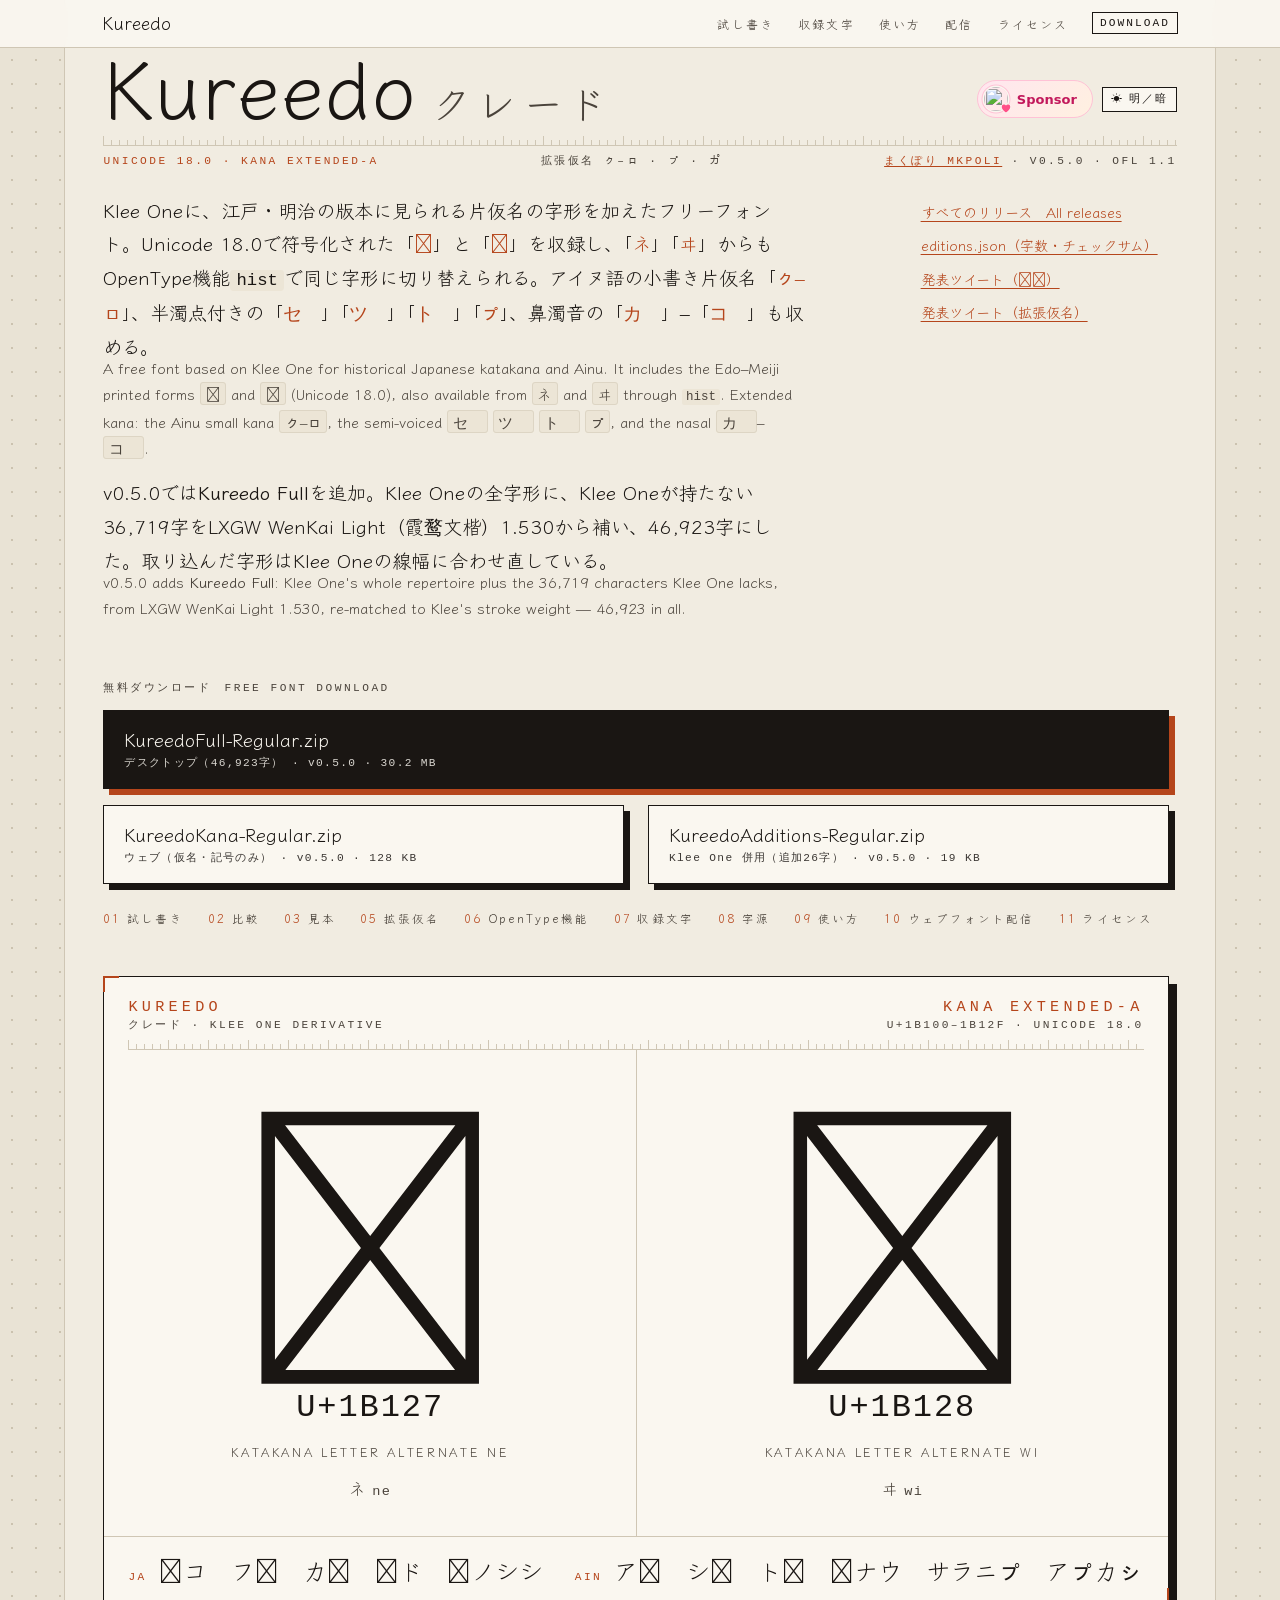
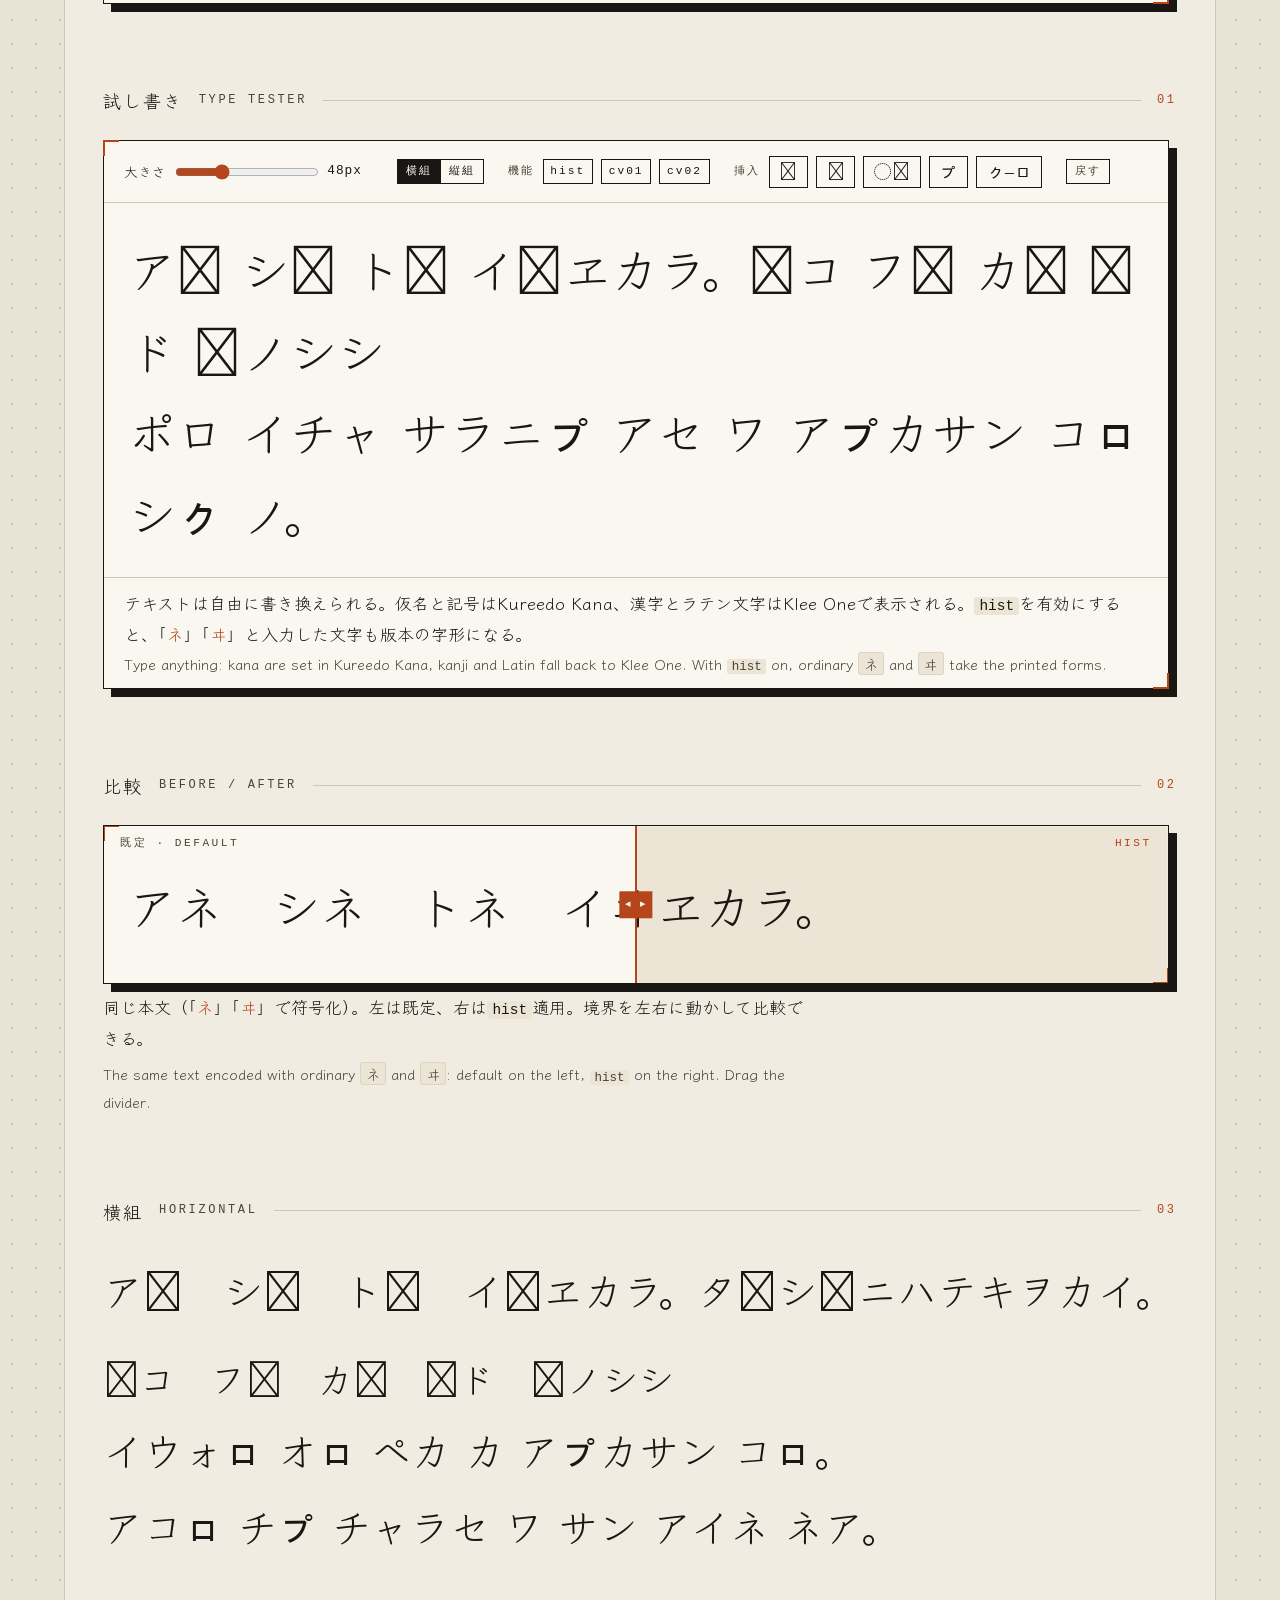
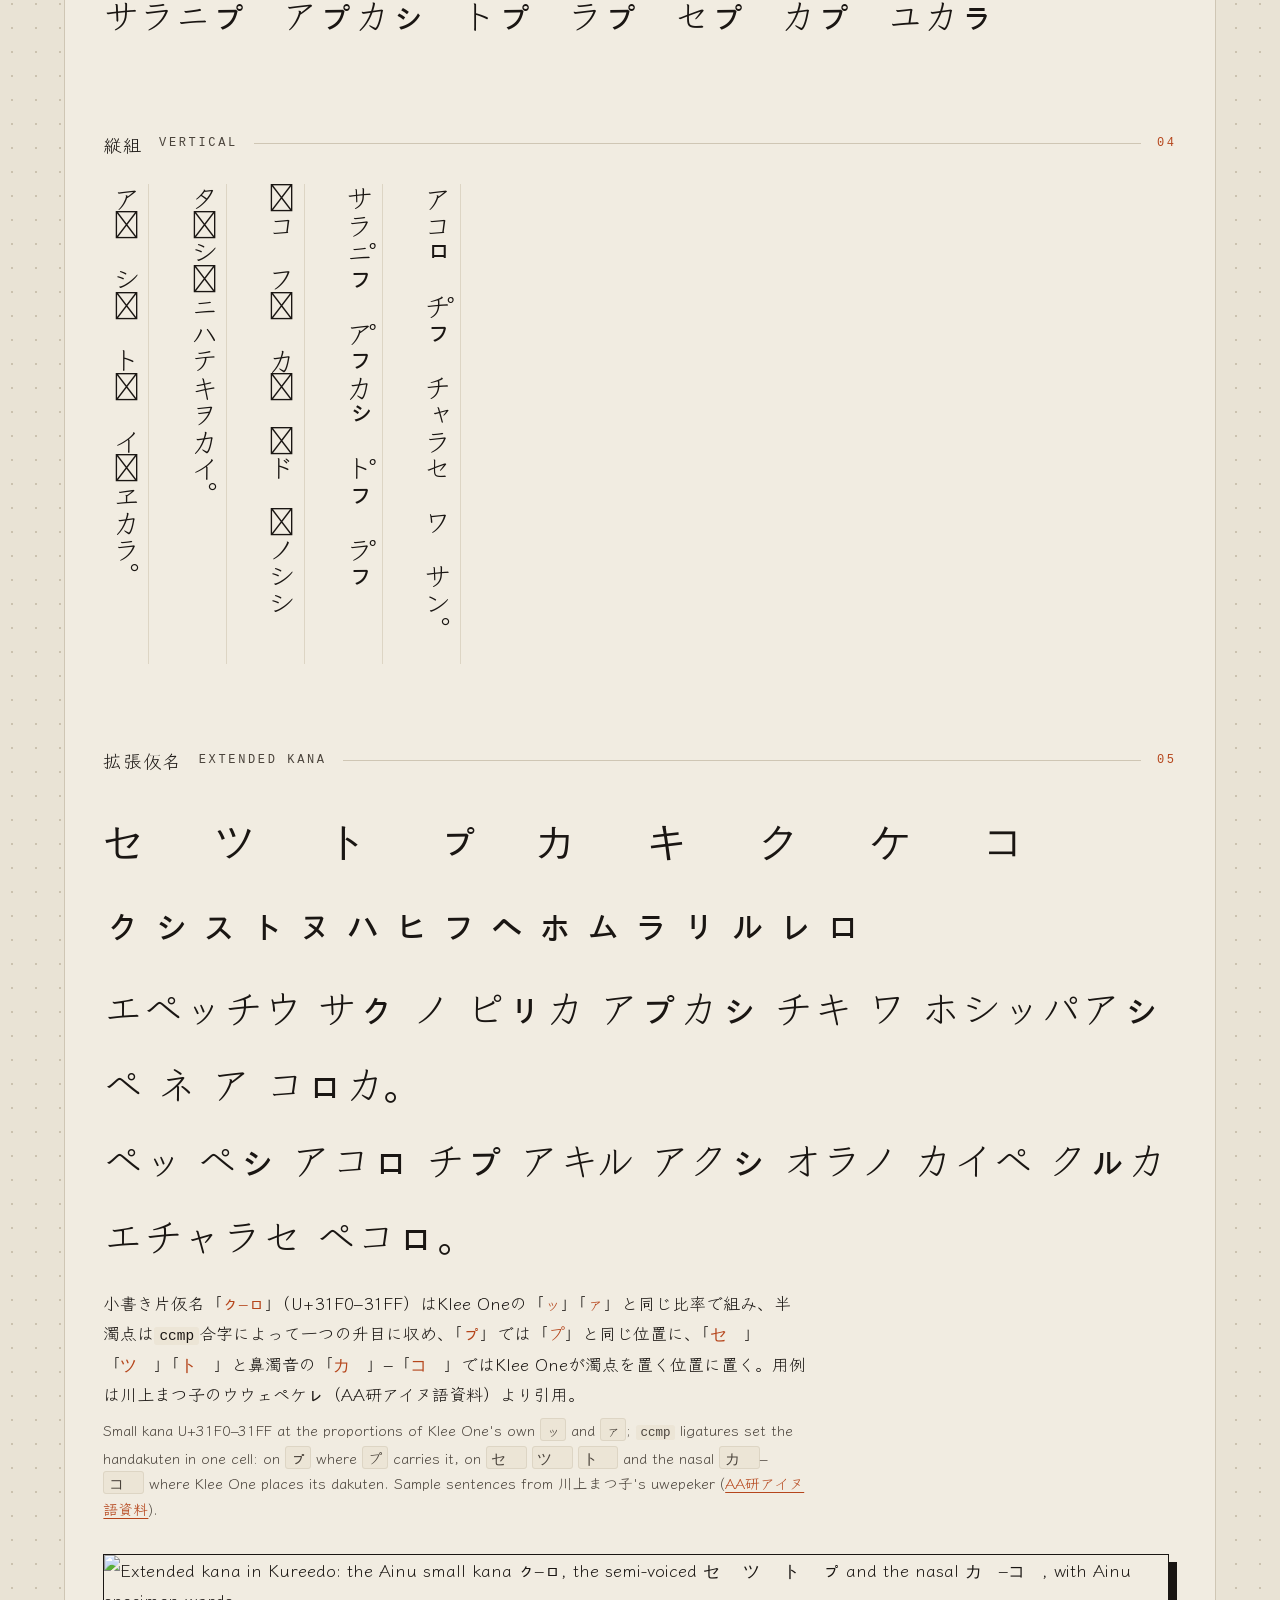
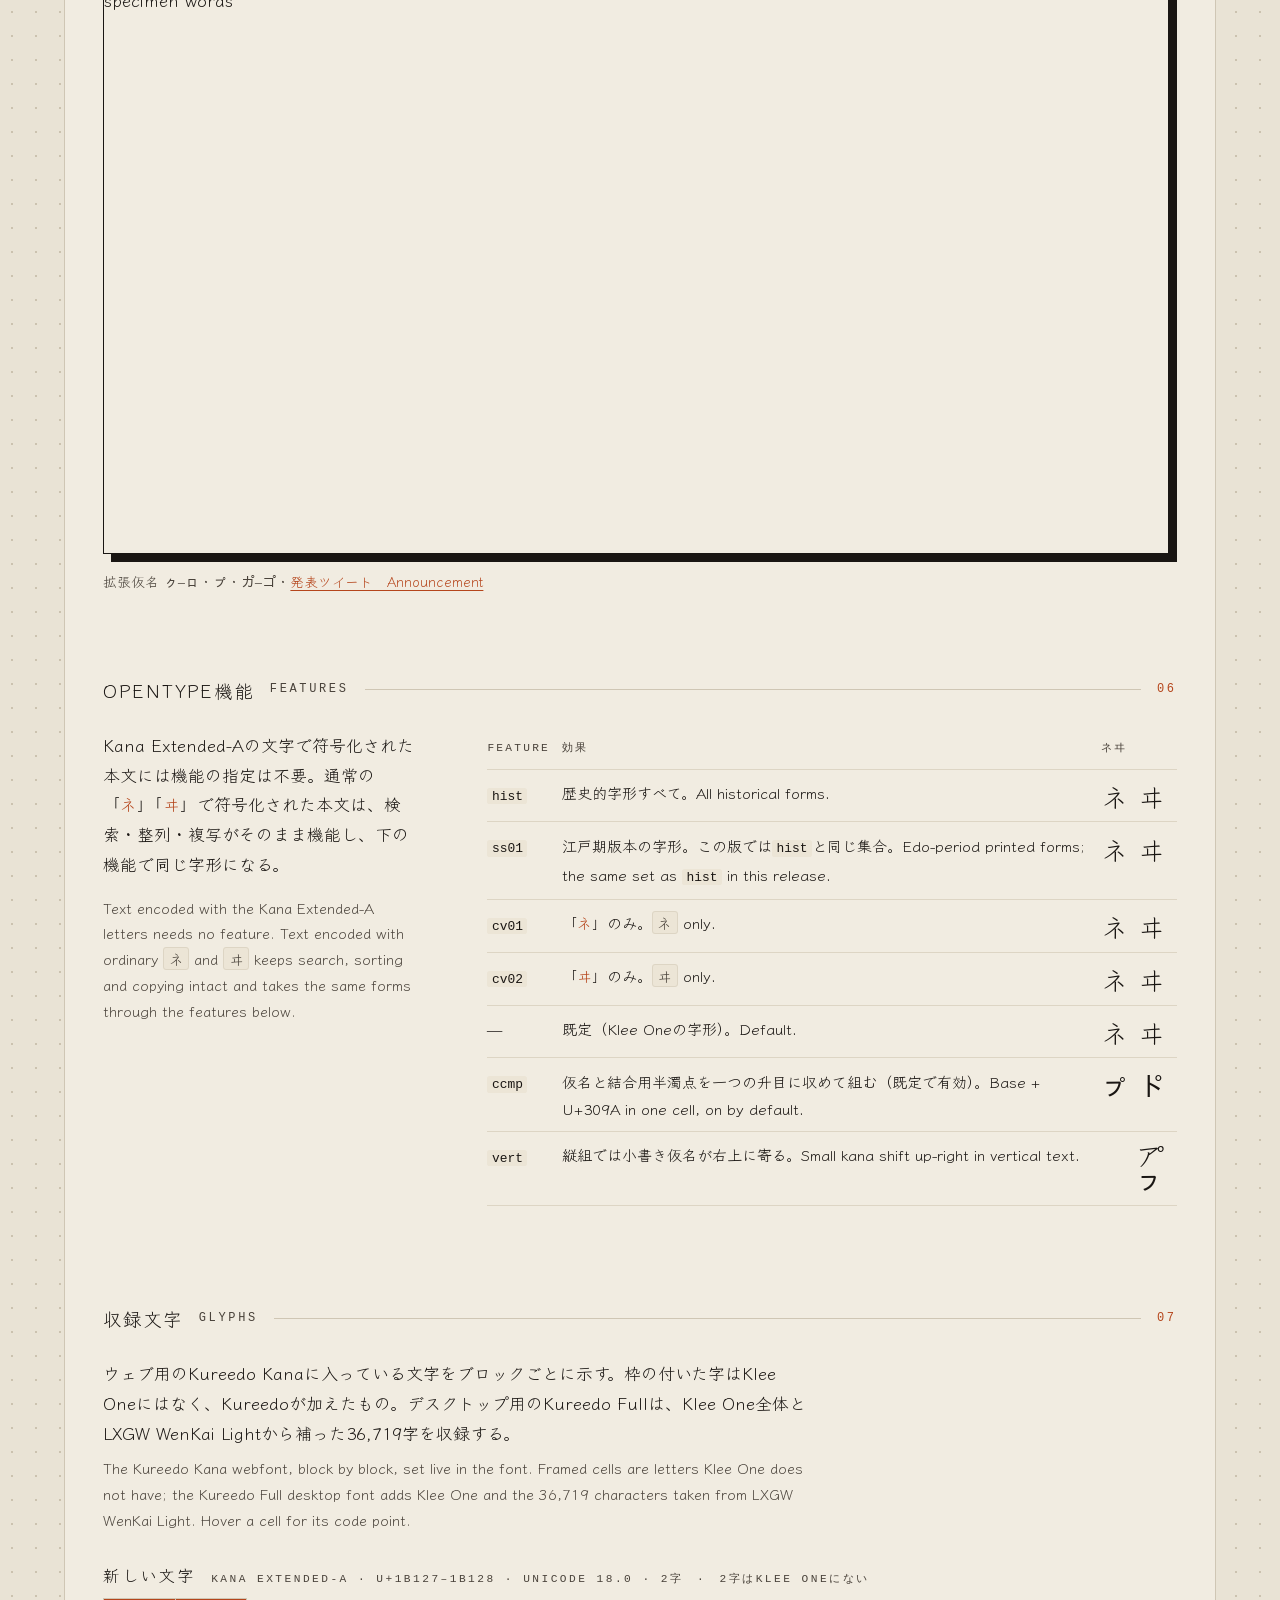
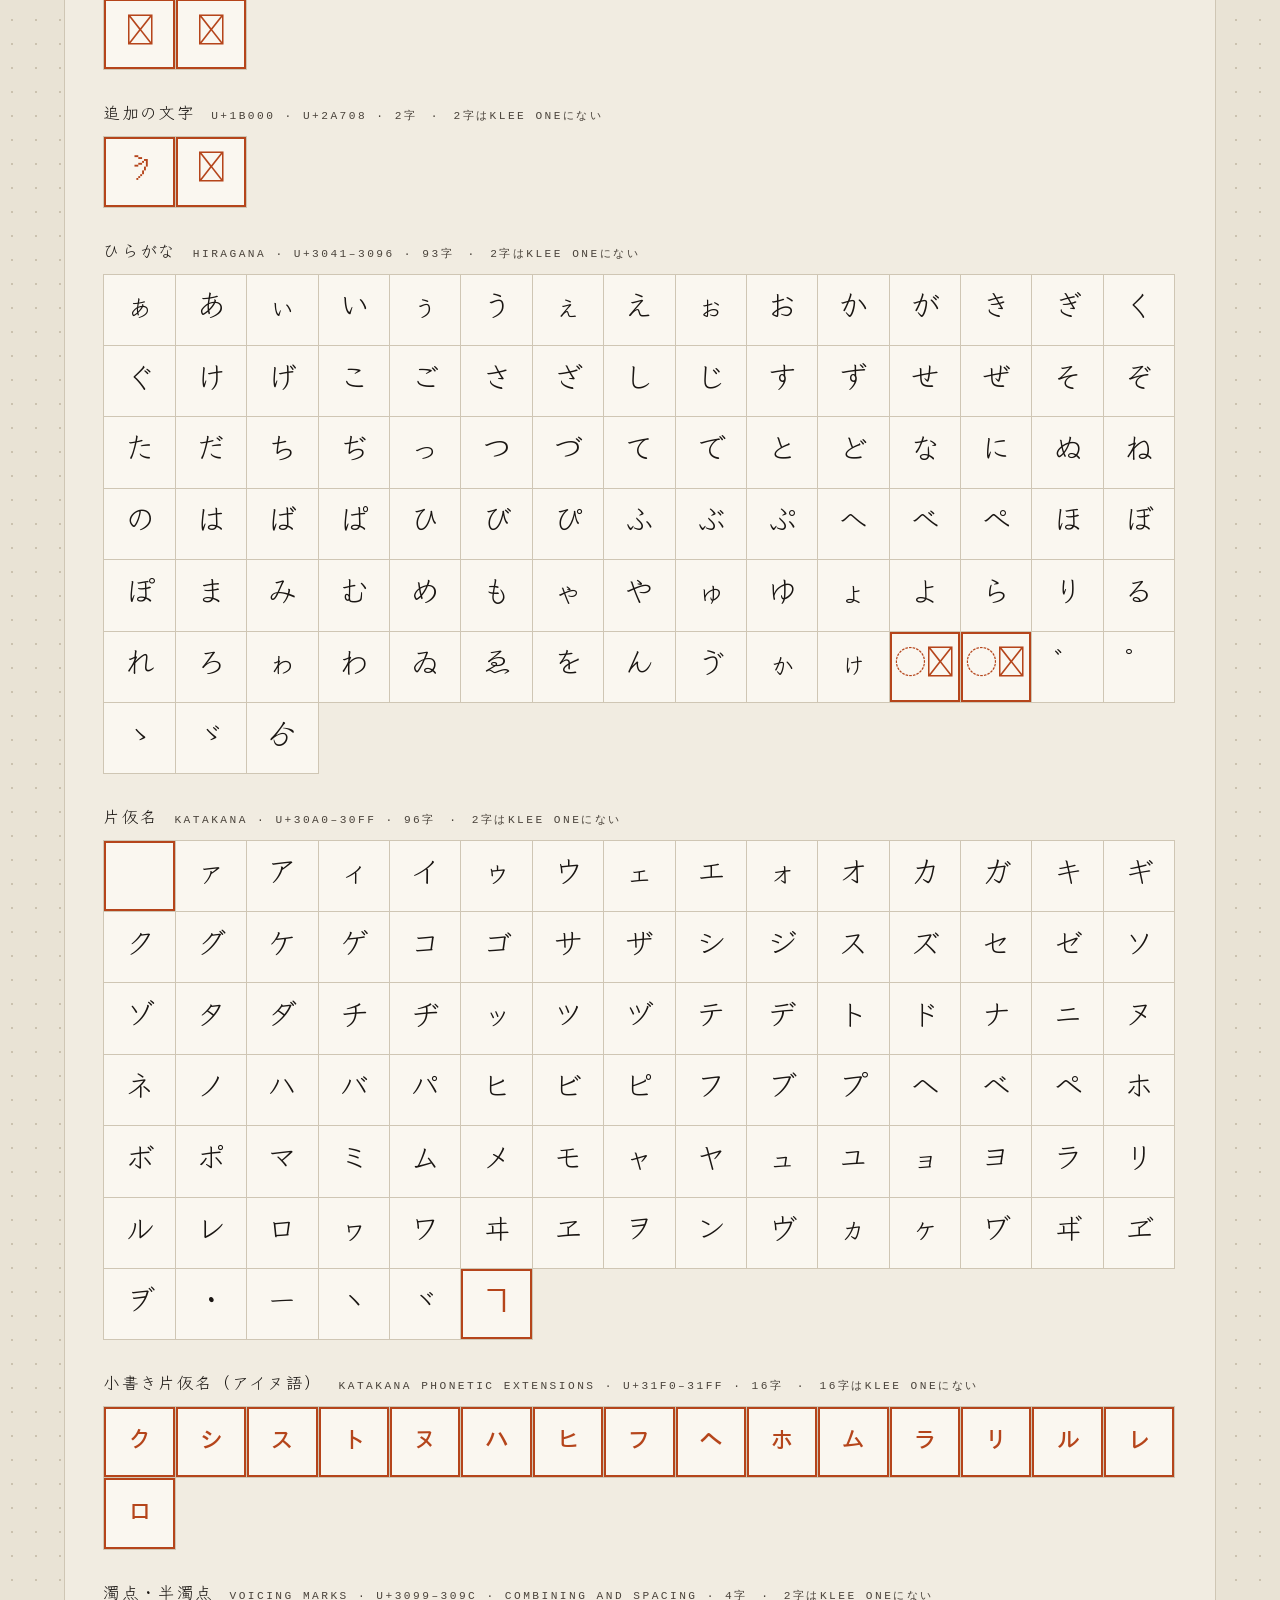
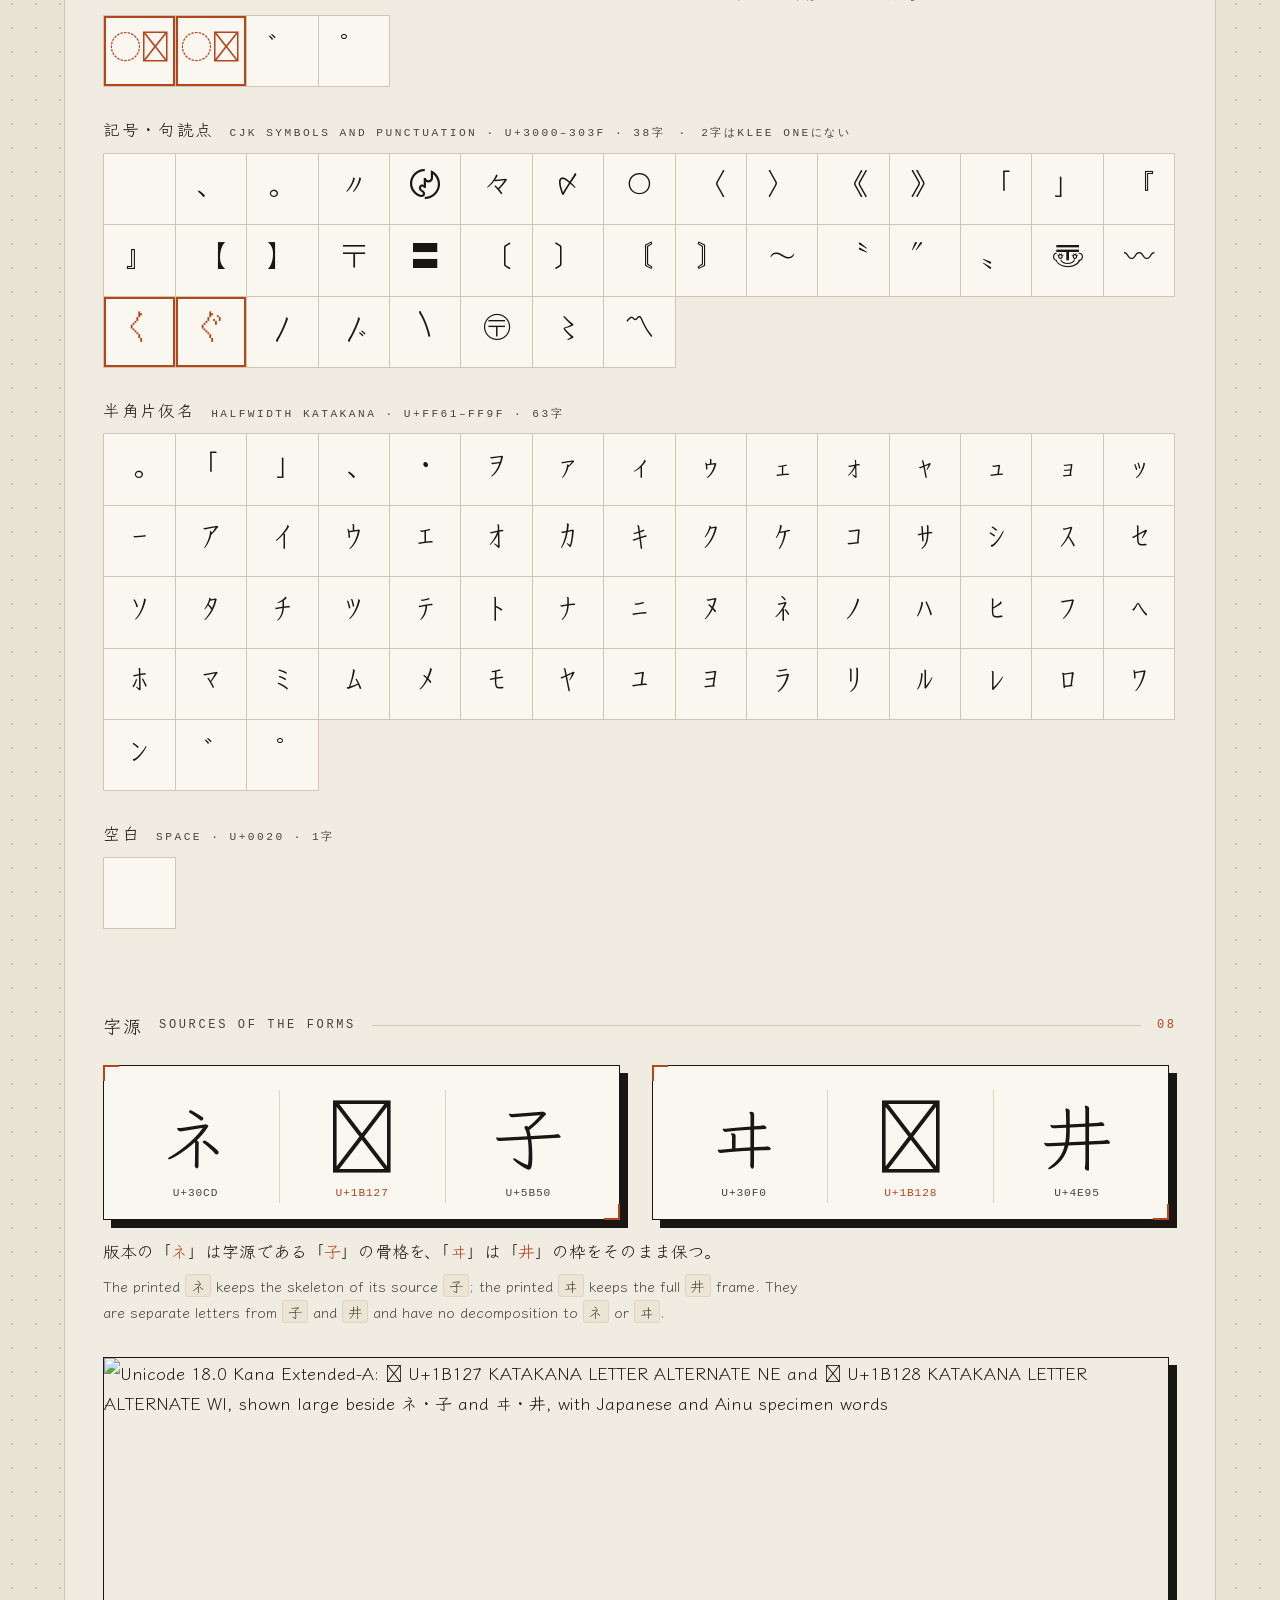
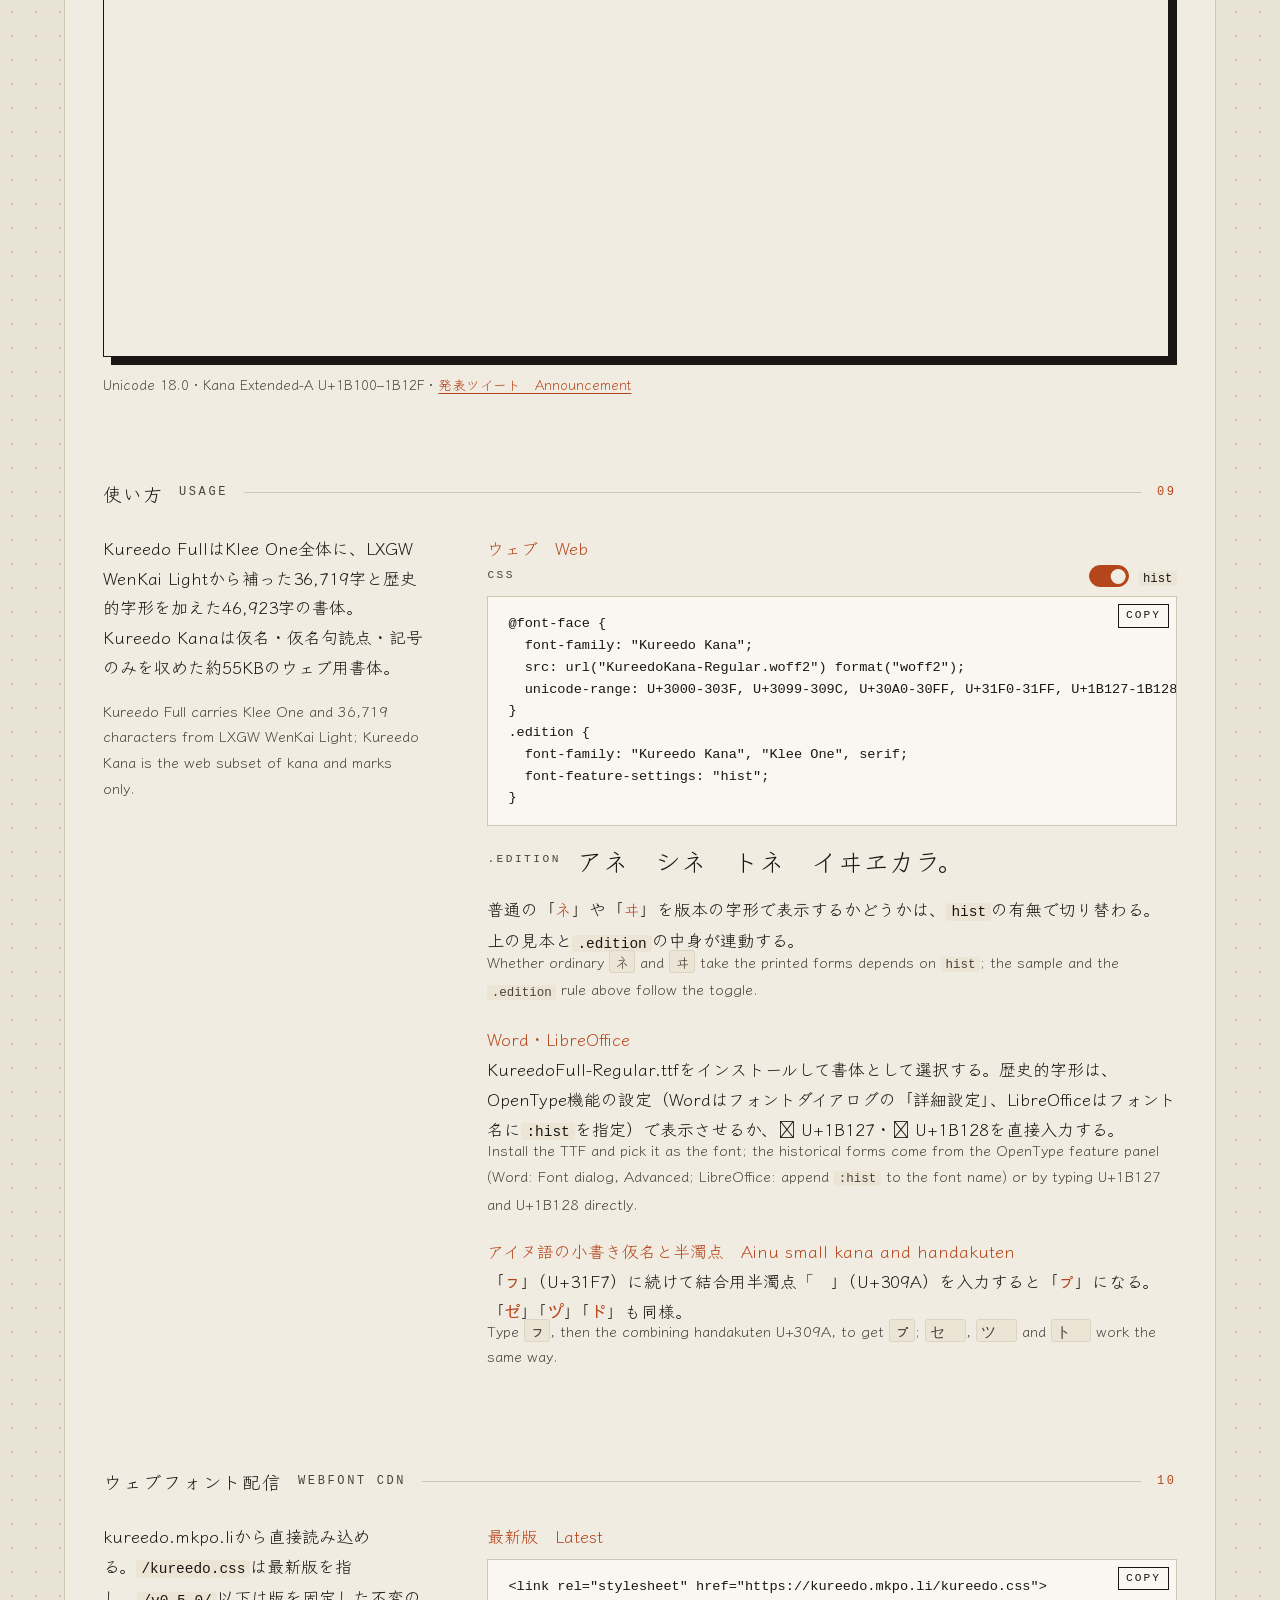
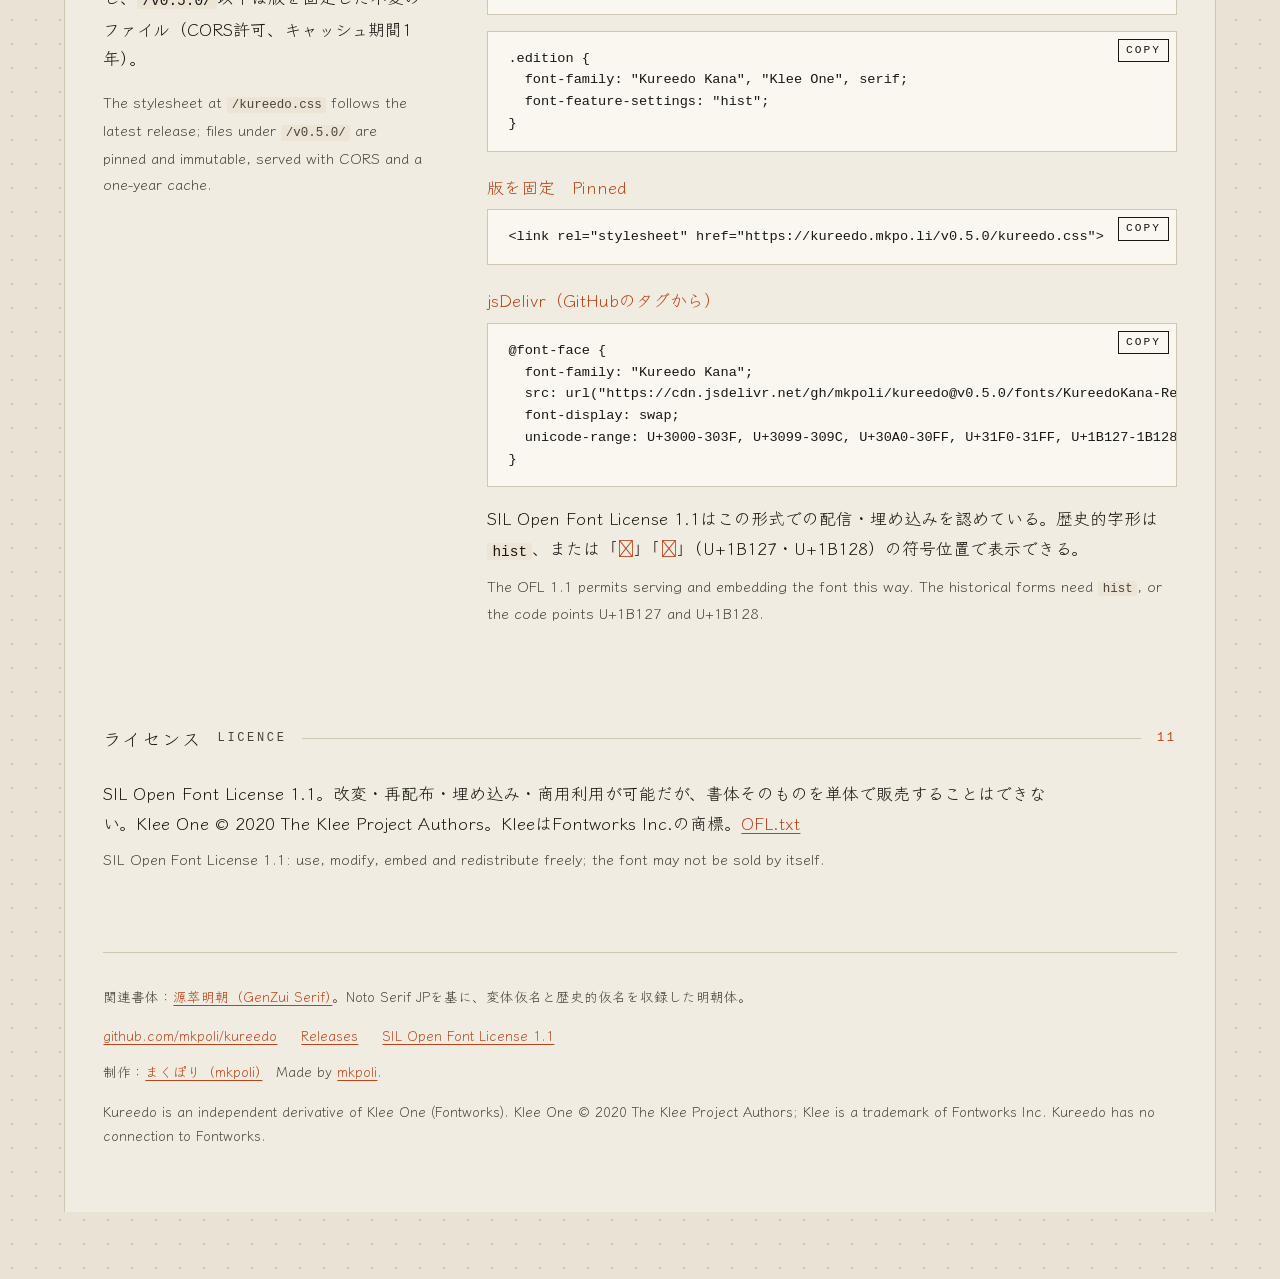
==== site/public/index.html @ ad19362b "feat: use the official Ko-fi mark on the tip button" ====
<!doctype html>
<html lang="ja">
<head>
<meta charset="utf-8">
<meta name="viewport" content="width=device-width, initial-scale=1">
<title>Kureedo（クレード）｜歴史的片仮名・アイヌ語のフリーフォント</title>
<meta name="author" content="まくぽり (mkpoli)">
<link rel="author" href="https://mkpo.li">
<meta name="description" content="Klee Oneをもとに、江戸・明治の片仮名字形とアイヌ語用の小書き仮名・半濁点を収めたフリーフォント。Unicode 18.0の𛄧・𛄨に対応。TTF・WOFF2の無料ダウンロード、試し書き、ウェブフォントの使い方を掲載。">
<meta name="robots" content="max-image-preview:large">
<meta property="og:title" content="Kureedo（クレード）｜歴史的片仮名・アイヌ語のフリーフォント">
<meta property="og:description" content="Klee Oneをもとに、江戸・明治の片仮名字形とアイヌ語用の小書き仮名・半濁点を収めたフリーフォント。Unicode 18.0の𛄧・𛄨に対応。TTF・WOFF2の無料ダウンロード、試し書き、ウェブフォントの使い方を掲載。">
<meta property="og:type" content="website">
<meta property="og:site_name" content="Kureedo">
<meta property="og:locale" content="ja_JP">
<meta property="og:url" content="https://kureedo.mkpo.li/">
<meta property="og:image" content="https://kureedo.mkpo.li/images/og-card.png">
<meta property="og:image:type" content="image/png">
<meta property="og:image:width" content="2400">
<meta property="og:image:height" content="1260">
<meta property="og:image:alt" content="Kureedo：歴史的片仮名𛄧・𛄨、アイヌ語の小書き片仮名ㇰ–ㇿ、半濁点付きのセ゚ツ゚ト゚ㇷ゚と鼻濁音のカ゚–コ゚の組見本。">
<meta name="twitter:card" content="summary_large_image">
<meta name="twitter:image:alt" content="Kureedo：歴史的片仮名𛄧・𛄨、アイヌ語の小書き片仮名ㇰ–ㇿ、半濁点付きのセ゚ツ゚ト゚ㇷ゚と鼻濁音のカ゚–コ゚の組見本。">
<meta name="color-scheme" content="light dark">
<link rel="canonical" href="https://kureedo.mkpo.li/">
<link rel="icon" href="/favicon.svg" type="image/svg+xml" sizes="any">
<link rel="preload" href="/fonts/KureedoKana-Regular.woff2" as="font" type="font/woff2" crossorigin>
<link rel="preconnect" href="https://fonts.gstatic.com" crossorigin>
<link rel="stylesheet" href="https://fonts.googleapis.com/css2?family=Klee+One&display=swap">
<script type="application/ld+json">
{
  "@context": "https://schema.org",
  "@type": "WebSite",
  "name": "Kureedo",
  "alternateName": "クレード",
  "url": "https://kureedo.mkpo.li/",
  "inLanguage": ["ja", "en"]
}
</script>
<script>
  (function () {
    var t = null;
    try { t = localStorage.getItem("theme"); } catch (e) {}
    if (t === "light" || t === "dark") document.documentElement.setAttribute("data-theme", t);
  })();
</script>
<style>
  @font-face {
    font-family: "Kureedo Kana";
    src: url("/fonts/KureedoKana-Regular.woff2") format("woff2");
    font-display: block;
    unicode-range: U+3000-303F, U+3099-309C, U+30A0-30FF, U+31F0-31FF, U+1B127-1B128;
  }
  @font-face {
    font-family: "Kureedo Kanji";
    src: url("/fonts/KureedoKanji-Subset.woff2") format("woff2");
    font-display: block;
    unicode-range: U+5B50, U+4E95;
  }
  :root {
    color-scheme: light;
    --ground: #e9e3d5;
    --paper: #f1ece1;
    --panel: #faf7f0;
    --ink: #1a1613;
    --muted: #4a433b;
    --rule: #cfc6b4;
    --hair: #ddd5c4;
    --accent: #b5451b;
    --well: #ece5d6;
    --shadow: #1a1613;
    --dot: #cbc2af;
    --button-ink: #faf7f0;
    --sp-pill-a: #ffe6ef; --sp-pill-b: #fff0e0; --sp-line: #ffc2d6; --sp-text: #c2185b; --sp-heart: #ff4f88;
    --sp-glow: #ffd9e5; --sp-box: #fff1f5; --sp-num-bg: #c2185b; --sp-num-ink: #fff1f5; --sp-ring: #faf7f0;
    --sp-veil: rgba(26, 22, 19, .5);
  }
  @media (prefers-color-scheme: dark) {
    :root:not([data-theme="light"]) {
      color-scheme: dark;
      --ground: #0f0d0a;
      --paper: #14110e;
      --panel: #1c1813;
      --ink: #ece5d6;
      --muted: #b9ae9c;
      --rule: #4a4238;
      --hair: #332d27;
      --accent: #e08a5e;
      --well: #241f19;
      --shadow: #574c40;
      --dot: #2c2620;
      --button-ink: #14110e;
      --sp-pill-a: #3a1a28; --sp-pill-b: #33231a; --sp-line: #6e3450; --sp-text: #ff8fb5; --sp-heart: #ff4f88;
      --sp-glow: #4a2234; --sp-box: #2a1a22; --sp-num-bg: #ff8fb5; --sp-num-ink: #2a0f1a; --sp-ring: #1c1813;
      --sp-veil: rgba(0, 0, 0, .6);
    }
  }
  :root[data-theme="dark"] {
    color-scheme: dark;
    --ground: #0f0d0a;
    --paper: #14110e;
    --panel: #1c1813;
    --ink: #ece5d6;
    --muted: #b9ae9c;
    --rule: #4a4238;
    --hair: #332d27;
    --accent: #e08a5e;
    --well: #241f19;
    --shadow: #574c40;
    --dot: #2c2620;
    --button-ink: #14110e;
    --sp-pill-a: #3a1a28; --sp-pill-b: #33231a; --sp-line: #6e3450; --sp-text: #ff8fb5; --sp-heart: #ff4f88;
    --sp-glow: #4a2234; --sp-box: #2a1a22; --sp-num-bg: #ff8fb5; --sp-num-ink: #2a0f1a; --sp-ring: #1c1813;
    --sp-veil: rgba(0, 0, 0, .6);
  }
  * { box-sizing: border-box; }
  html { -webkit-text-size-adjust: 100%; scroll-behavior: smooth; }
  body {
    margin: 0;
    padding: 0 0 6rem;
    background-color: var(--ground);
    background-image: radial-gradient(var(--dot) 1px, transparent 1.2px);
    background-size: 24px 24px;
    color: var(--ink);
    font-family: "Kureedo Kana", "Klee One", "Hiragino Mincho ProN", "Yu Mincho", serif;
    line-height: 1.75;
    font-size: 17px;
    overflow-x: hidden;
  }
  main { max-width: 72rem; margin: 0 auto; padding: 0 clamp(16px, 3vw, 2.5rem) 3rem; background: var(--paper); border-left: 1px solid var(--rule); border-right: 1px solid var(--rule); }
  @media (max-width: 72rem) { main { border-left: 0; border-right: 0; } }
  .prose:not(section) { max-width: 44rem; }
  .prose.wide { max-width: 60rem; }
  /* Reference sections: a side note on the left, the material on the right, both under the full-width heading. */
  .doc { display: grid; grid-template-columns: minmax(15rem, 20rem) minmax(0, 1fr); gap: 1.5rem 4rem; align-items: start; }
  .doc .note { position: sticky; top: 5rem; }
  .doc .note p { margin: 0 0 1rem; }
  .doc .body { min-width: 0; }
  .doc .body > :first-child { margin-top: 0; }
  .doc .body table { width: 100%; max-width: none; }
  .doc .body pre { max-width: 100%; overflow-x: auto; }
  .doc .body dl { margin-top: 0; }
  .doc .body dt:first-child { margin-top: 0; }
  @media (max-width: 64rem) { .doc { grid-template-columns: 1fr; gap: 1rem; } .doc .note { position: static; } }
  p { margin: .5rem 0 1rem; }
  a { color: var(--accent); text-underline-offset: .2em; }
  .lead { font-size: 1.2rem; margin: 1.5rem 0 0; }
  /* Referenced characters: 「」 in Japanese, a small frame in English, always in the accent colour. */
  .ch { font-weight: 400; color: var(--accent); }
  .ch::before { content: "「"; color: var(--ink); } .ch::after { content: "」"; color: var(--ink); }
  .ch.en::before, .ch.en::after { content: none; }
  .ch.en { padding: 0 .3em; border: 1px solid var(--hair); border-radius: 3px; background: var(--well); }
  a.ch { text-decoration: none; cursor: help; } a.ch:hover { text-decoration: underline dotted; text-underline-offset: .2em; }
  .lead code { font-size: .9em; }
  .en { color: var(--muted); font-size: .92rem; }
  p + p.en, dd + dd.en { margin-top: -.5rem; }
  dd.en { margin-bottom: .5rem; }
  code { font-family: ui-monospace, "SFMono-Regular", Menlo, Consolas, monospace; font-size: .85em; background: var(--well); padding: .05em .35em; border-radius: .2em; }
  pre { background: var(--panel); border: 1px solid var(--rule); padding: 1rem 1.25rem; overflow-x: auto; font-size: .85rem; line-height: 1.6; margin: .5rem 0 1rem; }
  pre code { background: none; padding: 0; font-size: 1em; }
  .mono, .label, h2, .tag, .cp { font-family: ui-monospace, "SFMono-Regular", Menlo, Consolas, monospace; }
  .label { font-size: .7rem; letter-spacing: .22em; text-transform: uppercase; color: var(--muted); line-height: 1.4; }
  .label.accent, .cp { color: var(--accent); }
  .cp { letter-spacing: .08em; }

  /* ruler ticks, as under the card's header */
  .ticks {
    height: 10px; margin: .5rem 0 0;
    background-image:
      repeating-linear-gradient(to right, var(--rule) 0 1px, transparent 1px 8px),
      repeating-linear-gradient(to right, var(--rule) 0 1px, transparent 1px 40px);
    background-size: 100% 5px, 100% 10px;
    background-position: 0 100%, 0 100%;
    background-repeat: no-repeat;
    border-bottom: 1px solid var(--rule);
  }

  /* framed panel: ink border, offset solid shadow, accent corner marks */
  .frame {
    position: relative; background: var(--panel); border: 1px solid var(--ink);
    box-shadow: 8px 8px 0 var(--shadow); margin: 0 8px 8px 0;
  }
  .frame::before, .frame::after {
    content: ""; position: absolute; width: 14px; height: 14px; border: 0 solid var(--accent); pointer-events: none; z-index: 3;
  }
  .frame::before { top: -1px; left: -1px; border-width: 2px 0 0 2px; }
  .frame::after { bottom: -1px; right: -1px; border-width: 0 2px 2px 0; }

  /* masthead */
  header.masthead { padding: 2.5rem 0 0; }
  .mast-row { display: flex; align-items: flex-end; justify-content: space-between; gap: 1rem; }
  .wordmark { font-size: clamp(2.6rem, 8vw, 5rem); font-weight: 400; margin: 0; line-height: 1.1; letter-spacing: .01em; }
  .wordmark small { font-size: .5em; color: var(--muted); letter-spacing: .12em; margin-left: .35em; }
  .tag {
    display: inline-flex; align-items: center; gap: .4em; padding: .3em .7em; border: 1px solid var(--ink);
    background: var(--panel); color: var(--ink); font-size: .7rem; letter-spacing: .18em; text-transform: uppercase;
    line-height: 1.4; cursor: pointer; text-decoration: none; white-space: nowrap;
  }
  .tag:hover { color: var(--accent); border-color: var(--accent); }
  .tag[aria-pressed="true"], .tag.on { background: var(--ink); color: var(--button-ink); border-color: var(--ink); }
  .mast-actions { display: flex; align-items: center; gap: .6rem; margin-bottom: .6rem; }
  #theme .moon { display: none; }
  :root[data-theme="dark"] #theme .sun { display: none; }
  :root[data-theme="dark"] #theme .moon { display: inline; }
  @media (prefers-color-scheme: dark) {
    :root:not([data-theme="light"]) #theme .sun { display: none; }
    :root:not([data-theme="light"]) #theme .moon { display: inline; }
  }
  .mast-meta { display: flex; justify-content: space-between; gap: 1rem; margin-top: .5rem; }

  /* sticky compact nav */
  .topnav {
    position: fixed; top: 0; left: 0; right: 0; z-index: 20;
    background: color-mix(in srgb, var(--panel) 92%, transparent); backdrop-filter: blur(6px);
    border-bottom: 1px solid var(--rule);
    transform: translateY(-100%); transition: transform .25s ease;
  }
  .topnav.show { transform: none; }
  .topnav .in { max-width: 72rem; margin: 0 auto; padding: .5rem clamp(16px, 3vw, 2.5rem); display: flex; align-items: center; gap: 1rem 1.5rem; overflow-x: auto; }
  .topnav .brand { font-size: 1.1rem; margin-right: auto; text-decoration: none; color: var(--ink); white-space: nowrap; }
  .topnav a:not(.brand):not(.tag) { font-size: .75rem; letter-spacing: .18em; color: var(--muted); text-decoration: none; text-transform: uppercase; white-space: nowrap; }
  .topnav a:not(.brand):hover { color: var(--accent); }
  .topnav .tag { padding: .2em .6em; }
  @media (prefers-reduced-motion: reduce) { .topnav { transition: none; } }

  /* download */
  /* Lead text on the left, the downloads and links on the right. */
  .intro { display: grid; grid-template-columns: minmax(0, 1fr) minmax(12rem, 16rem); gap: 1.5rem 4rem; align-items: start; margin-top: 1.5rem; }
  .intro .prose { max-width: 44rem; }
  .intro .lead { margin-top: 0; }
  .download { margin: 2rem 0 0; }
  .buttons { display: grid; grid-template-columns: repeat(2, minmax(0, 1fr)); gap: 1rem 1.5rem; margin: .75rem 8px 0 0; }
  .buttons .wide { grid-column: span 2; }
  .buttons .button { width: 100%; }
  .intro > .small-links { flex-direction: column; gap: .5rem; padding-top: .35rem; }
  @media (max-width: 64rem) { .intro { grid-template-columns: 1fr; } .intro > .small-links { flex-direction: row; gap: .25rem 1.5rem; } .buttons { margin-bottom: .5rem; } }
  .button {
    display: block; padding: 1rem 1.25rem; text-decoration: none; border: 1px solid var(--ink);
    background: var(--ink); color: var(--button-ink); line-height: 1.4; box-shadow: 6px 6px 0 var(--accent);
    transition: transform .12s ease, box-shadow .12s ease;
  }
  .button:hover { transform: translate(-2px, -2px); box-shadow: 8px 8px 0 var(--accent); }
  .button:active { transform: translate(2px, 2px); box-shadow: 4px 4px 0 var(--accent); }
  .button b { display: block; font-weight: 400; font-size: 1.15rem; overflow-wrap: anywhere; }
  .button span { display: block; font-size: .7rem; letter-spacing: .12em; margin-top: .2rem; opacity: .85; }
  .button.web { background: var(--panel); color: var(--ink); box-shadow: 6px 6px 0 var(--shadow); }
  .button.web:hover { box-shadow: 8px 8px 0 var(--shadow); color: var(--accent); }
  .button.web:active { box-shadow: 4px 4px 0 var(--shadow); }
  .small-links { display: flex; flex-wrap: wrap; gap: .25rem 1.5rem; padding: 0; margin: 0; list-style: none; font-size: .9rem; }
  nav.sections { display: flex; flex-wrap: wrap; gap: .25rem 1.5rem; margin: 1.5rem 0 0; }
  nav.sections a { font-size: .72rem; letter-spacing: .18em; color: var(--muted); text-decoration: none; }
  nav.sections a:hover { color: var(--accent); }
  nav.sections a b { font-weight: 400; color: var(--accent); margin-right: .5em; }

  /* hero panel */
  .hero { margin-top: 3rem; }
  .hero-head { display: flex; justify-content: space-between; align-items: flex-end; gap: 1rem; padding: 1.25rem 1.5rem 0; }
  .hero-head .label { display: block; }
  .hero-head .big { font-size: .95rem; letter-spacing: .28em; color: var(--accent); }
  .hero-head .right { text-align: right; }
  .hero-body { display: grid; grid-template-columns: 1fr 1fr; }
  .hero-cell { padding: 2.5rem 1rem 2rem; text-align: center; }
  .hero-cell + .hero-cell { border-left: 1px solid var(--rule); }
  .hero-cell .stack { position: relative; display: block; font-size: clamp(7rem, 22vw, 17rem); line-height: 1.05; }
  .hero-cell .stack span { display: block; }
  .hero-cell .meta { position: relative; display: block; }
  .hero-cell .stack .plain, .hero-cell .meta .plain { position: absolute; inset: 0; opacity: 0; }
  .hero-cell .code { display: block; font-size: clamp(1.4rem, 3vw, 2rem); letter-spacing: .06em; margin-top: .25rem; color: var(--ink); }
  .hero-cell .name { display: block; font-size: .75rem; letter-spacing: .22em; text-transform: uppercase; color: var(--muted); margin-top: .35rem; }
  .hero-cell .from { display: block; font-size: 1.05rem; color: var(--muted); margin-top: .75rem; }
  .hero-cell .from .mono { font-size: .85rem; letter-spacing: .1em; }
  .hero-foot { border-top: 1px solid var(--rule); padding: .75rem 1.5rem; display: flex; flex-wrap: wrap; gap: .5rem 2rem; align-items: baseline; font-size: clamp(1.1rem, 2.5vw, 1.5rem); }
  .hero-foot .label { margin-right: .25rem; }
  @keyframes swap { 0%, 55% { opacity: 1; } 65%, 90% { opacity: 0; } 100% { opacity: 1; } }
  @keyframes swap-in { 0%, 55% { opacity: 0; } 65%, 90% { opacity: 1; } 100% { opacity: 0; } }
  .hero-cell .stack .new, .hero-cell .meta .new { animation: swap 8s ease-in-out infinite; }
  .hero-cell .stack .plain, .hero-cell .meta .plain { animation: swap-in 8s ease-in-out infinite; }
  @media (prefers-reduced-motion: reduce) {
    .hero-cell .stack .new, .hero-cell .stack .plain, .hero-cell .meta .new, .hero-cell .meta .plain { animation: none; }
  }

  /* section headings: label — line — number */
  section { margin-top: 5rem; }
  h2 { display: flex; align-items: center; gap: 1rem; margin: 0 0 1.5rem; font-weight: 400; font-size: .75rem; letter-spacing: .22em; text-transform: uppercase; color: var(--muted); scroll-margin-top: 4rem; }
  h2 .ja { color: var(--ink); font-family: "Kureedo Kana", "Klee One", serif; font-size: 1.15rem; letter-spacing: .1em; }
  h2 .line { flex: 1; height: 1px; background: var(--rule); }
  h2 .num { color: var(--accent); }

  /* tester */
  .controls { display: flex; flex-wrap: wrap; gap: .75rem 1.5rem; align-items: center; padding: .9rem 1.25rem; border-bottom: 1px solid var(--rule); font-size: .85rem; }
  .controls label { display: inline-flex; align-items: center; gap: .4rem; cursor: pointer; }
  .controls input[type="range"] { width: 9rem; accent-color: var(--accent); }
  .controls input[type="checkbox"] { position: absolute; opacity: 0; width: 0; height: 0; }
  .controls .feat-tag { padding: .3em .6em; text-transform: none; }
  .tag:has(:focus-visible) { outline: 2px solid var(--accent); outline-offset: 2px; }
  .controls output { font-family: ui-monospace, Menlo, Consolas, monospace; font-size: .8rem; letter-spacing: .08em; min-width: 3.6em; }
  .controls .group { display: inline-flex; gap: .5rem; align-items: center; flex-wrap: wrap; }
  .seg { display: inline-flex; }
  .seg .tag + .tag { margin-left: -1px; }
  .insert .tag { font-family: "Kureedo Kana", "Klee One", serif; font-size: 1.1rem; letter-spacing: 0; text-transform: none; padding: .15em .55em; }
  .controls .reset { color: var(--muted); }
  #sample {
    display: block; margin: 0; padding: 1.5rem 1.5rem; min-height: 10rem; outline: none;
    font-family: "Kureedo Kana", "Klee One", "Hiragino Mincho ProN", "Yu Mincho", serif;
    font-size: 48px; line-height: 1.7; overflow-wrap: anywhere; white-space: pre-wrap;
  }
  #sample:focus { box-shadow: inset 0 0 0 2px var(--accent); }
  #sample.vertical { writing-mode: vertical-rl; text-orientation: mixed; width: 100%; height: 30rem; min-height: 0; overflow-x: auto; }
  .tester > p { padding: .6rem 1.25rem; margin: 0; border-top: 1px solid var(--rule); }
  .tester > p + p.en { border-top: 0; padding-top: 0; }

  /* before / after slider */
  .compare-slider { position: relative; overflow: hidden; user-select: none; --pos: 50%; }
  .compare-slider .layer {
    padding: 2.5rem 1.5rem; margin: 0; font-size: clamp(1.1rem, 5.6vw, 3rem); line-height: 1.6; white-space: nowrap;
  }
  .compare-slider .layer.after { position: absolute; inset: 0; font-feature-settings: "hist"; clip-path: inset(0 0 0 var(--pos)); background: var(--well); }
  .compare-slider .divider { position: absolute; top: 0; bottom: 0; left: var(--pos); width: 2px; margin-left: -1px; background: var(--accent); pointer-events: none; }
  .compare-slider .divider::after {
    content: "◂ ▸"; position: absolute; top: 50%; left: 50%; transform: translate(-50%, -50%);
    background: var(--accent); color: var(--button-ink); font-family: ui-monospace, Menlo, monospace; font-size: .7rem; letter-spacing: .1em; padding: .35em .5em; white-space: nowrap;
  }
  .compare-slider .caption { position: absolute; top: .6rem; }
  .compare-slider .caption.before { left: 1rem; }
  .compare-slider .caption.after-cap { right: 1rem; color: var(--accent); }
  .compare-slider input[type="range"] {
    position: absolute; inset: 0; width: 100%; height: 100%; margin: 0; opacity: 0; cursor: ew-resize; touch-action: none;
    -webkit-appearance: none; appearance: none;
  }
  .compare-slider input[type="range"]::-webkit-slider-thumb { -webkit-appearance: none; width: 3rem; height: 100%; }
  .compare-slider input[type="range"]::-moz-range-thumb { width: 3rem; height: 100%; border: 0; }

  /* specimen runs */
  .run span { display: inline-block; }
  .run { font-size: clamp(1.5rem, 5vw, 2.5rem); line-height: 1.9; margin: 0 0 1rem; overflow-wrap: anywhere; }
  .words { font-size: clamp(1.4rem, 4.5vw, 2.25rem); line-height: 1.9; margin: 0; word-spacing: .6em; }
  .vgrid { display: flex; justify-content: flex-start; gap: 2rem; flex-wrap: wrap; align-items: flex-start; }
  .vert { writing-mode: vertical-rl; text-orientation: mixed; height: 30rem; font-size: 1.7rem; line-height: 1.3; margin: 0; padding: 0 .3rem; border-right: 1px solid var(--hair); }
  .marks { font-size: clamp(1.5rem, 5vw, 2.5rem); letter-spacing: .2em; line-height: 1.9; margin: 0 0 .5rem; overflow-wrap: anywhere; }

  table { border-collapse: collapse; width: 100%; max-width: 44rem; font-size: .95rem; margin: 0 0 1rem; }
  th, td { text-align: left; padding: .6rem .75rem .6rem 0; border-bottom: 1px solid var(--hair); vertical-align: top; }
  th { font-family: ui-monospace, Menlo, Consolas, monospace; font-weight: 400; color: var(--muted); font-size: .7rem; letter-spacing: .2em; text-transform: uppercase; }
  td.sample { font-size: 1.7rem; line-height: 1.2; white-space: nowrap; }
  .hist { font-feature-settings: "hist"; }
  .ss01 { font-feature-settings: "ss01"; }
  .cv01 { font-feature-settings: "cv01"; }
  .cv02 { font-feature-settings: "cv02"; }

  /* glyph case */
  .glyphs { display: flex; flex-wrap: wrap; gap: 1px; padding: 1px; width: fit-content; max-width: 100%; margin: 0 0 1rem; }
  .glyphs button { flex: none; width: 4.4rem; box-shadow: 0 0 0 1px var(--rule); }
  .glyphs button {
    position: relative; aspect-ratio: 1; padding: 0 0 .8rem; border: 0; background: var(--panel); color: var(--ink); cursor: default;
    font-family: "Kureedo Kana", "Klee One", serif; font-size: 1.9rem; line-height: 1;
    transition: transform .12s ease, box-shadow .12s ease;
  }
  .glyphs button::after {
    content: attr(data-cp); position: absolute; left: 0; right: 0; bottom: .4rem;
    font-family: ui-monospace, Menlo, Consolas, monospace; font-size: .6rem; letter-spacing: .06em; line-height: 1; color: var(--accent); opacity: 0;
  }
  .glyphs button.added { color: var(--accent); box-shadow: 0 0 0 1px var(--rule), inset 0 0 0 2px var(--accent); }
  .glyph-group { display: flex; flex-wrap: wrap; align-items: baseline; gap: .4rem 1rem; margin: 1.75rem 0 .5rem; font-weight: 400; }
  .glyph-group .ja { font-family: "Kureedo Kana", "Klee One", serif; font-size: 1.05rem; letter-spacing: .08em; }
  .glyph-group + .glyphs { margin-top: 0; }
  .glyphs button:hover, .glyphs button:focus-visible { outline: none; z-index: 2; transform: translate(-2px, -2px); box-shadow: 4px 4px 0 var(--shadow), 0 0 0 1px var(--ink); }
  .glyphs button:hover::after, .glyphs button:focus::after { opacity: 1; }
  @media (prefers-reduced-motion: reduce) { .glyphs button, .button { transition: none; } }

  /* sources */
  .compare { display: grid; grid-template-columns: repeat(2, minmax(0, 1fr)); gap: 1.5rem; }
  .compare .row { padding: 1.5rem .5rem 1rem; display: grid; grid-template-columns: repeat(3, 1fr); text-align: center; }
  .compare .cell { font-size: clamp(2.5rem, 9vw, 4.5rem); line-height: 1.2; }
  .compare .cell + .cell { border-left: 1px solid var(--hair); }
  .compare .cell.kanji { font-family: "Kureedo Kanji", "Klee One", serif; }
  .compare .cell small { display: block; font-family: ui-monospace, Menlo, Consolas, monospace; font-size: .7rem; color: var(--muted); letter-spacing: .08em; line-height: 1.6; margin-top: .5rem; }
  .compare .cell.now small { color: var(--accent); }

  figure { margin: 2rem 8px 1.5rem 0; }
  figure img { display: block; width: 100%; height: auto; border: 1px solid var(--ink); box-shadow: 8px 8px 0 var(--shadow); }
  figcaption { font-size: .85rem; color: var(--muted); margin-top: 1rem; }

  .snippet { position: relative; margin: .5rem 0 1rem; }
  .snippet pre { margin: 0; padding-right: 4.5rem; }
  .snippet .copy { position: absolute; top: .5rem; right: .5rem; padding: .25em .6em; }
  .snippet-head { display: flex; justify-content: space-between; align-items: center; gap: 1rem; margin: 0 0 .4rem; }
  .snippet-head + .snippet { margin-top: 0; }
  .switch { position: relative; display: inline-flex; align-items: center; gap: .55em; cursor: pointer; user-select: none; }
  .switch input { position: absolute; opacity: 0; width: 1px; height: 1px; }
  .switch .track { position: relative; width: 2.4em; height: 1.3em; border: 1px solid var(--ink); border-radius: 1em; background: var(--panel); transition: background .15s ease, border-color .15s ease; }
  .switch .track::after { content: ""; position: absolute; top: .15em; left: .15em; width: .9em; height: .9em; border-radius: 50%; background: var(--ink); transition: transform .15s ease, background .15s ease; }
  .switch input:checked + .track { background: var(--accent); border-color: var(--accent); }
  .switch input:checked + .track::after { transform: translateX(1.1em); background: var(--paper); }
  .switch:has(input:focus-visible) .track { outline: 2px solid var(--accent); outline-offset: 2px; }
  .switch-text { font-size: .9rem; }
  .switch-text code { font-size: .85em; }
  .hist-demo { display: flex; align-items: center; gap: 1rem; flex-wrap: wrap; margin: 0 0 1rem; }
  .hist-demo .demo { font-family: "Kureedo Kana", "Klee One", serif; font-size: 1.6rem; line-height: 1.4; }
  .hist-demo .demo.hist { font-feature-settings: "hist"; }
  .snippet .copy.done { color: var(--accent); border-color: var(--accent); }
  .usage dl { margin: 0 0 1rem; }
  .usage dt { color: var(--accent); margin-top: 1.25rem; }
  .usage dd { margin: 0; }

  footer { margin-top: 5rem; padding-top: 1.5rem; border-top: 1px solid var(--rule); font-size: .85rem; color: var(--muted); }
  footer ul { display: flex; flex-wrap: wrap; gap: .25rem 1.5rem; padding: 0; margin: 0 0 .75rem; list-style: none; }

  @media (max-width: 720px) {
    .hero-body { grid-template-columns: 1fr; }
    .hero-cell + .hero-cell { border-left: 0; border-top: 1px solid var(--rule); }
    .hero-cell .stack { font-size: clamp(8rem, 40vw, 12rem); }
  }
  @media (max-width: 540px) {
    header.masthead { padding-top: 1.5rem; }
    .buttons { grid-template-columns: 1fr; }
    .compare { grid-template-columns: 1fr; }
    .vert { height: 25rem; font-size: 1.5rem; }
    td.sample { font-size: 1.3rem; }
    #sample { padding: 1rem; }
    #sample.vertical { height: 22rem; }
    .controls { padding: .75rem .75rem; gap: .6rem 1rem; }
    .controls input[type="range"] { width: 7rem; }
    .glyphs button { width: 3.4rem; }
    .compare-slider .layer { padding: 2.5rem 1rem 1.5rem; }
    section { margin-top: 3.5rem; }
    .hero-head { padding: 1rem 1rem 0; display: block; }
    .hero-head .right { text-align: left; margin-top: .75rem; }
    .hero-head .big { font-size: .85rem; }
    .mast-meta { flex-direction: column; gap: .1rem; }
    .hero-foot { padding: .75rem 1rem; }
    .snippet { display: flex; flex-direction: column; align-items: flex-end; gap: .4rem; }
    .snippet .copy { position: static; }
    .snippet pre { width: 100%; padding-right: 1.25rem; }
  }

  /* Sponsor: a pink pill led by the author's face, and the dialog it opens. */
  .sponsor {
    display: inline-flex; align-items: center; gap: 9px; flex: none; height: 38px; padding: 0 15px 0 6px;
    border: 1px solid var(--sp-line); border-radius: 999px;
    background: linear-gradient(135deg, var(--sp-pill-a), var(--sp-pill-b)); color: var(--sp-text);
    font: 700 13px/1 ui-sans-serif, system-ui, sans-serif; white-space: nowrap; cursor: pointer;
  }
  .sponsor:focus-visible, .sponsor-close:focus-visible, .sponsor-kofi:focus-visible, .sponsor-company:focus-visible { outline: 2px solid var(--sp-text); outline-offset: 2px; }
  .sponsor-face { position: relative; flex: none; width: 24px; height: 24px; }
  .sponsor-face img { display: block; width: 100%; height: 100%; border-radius: 50%; object-fit: cover; box-shadow: 0 0 0 1.5px var(--sp-ring), 0 0 0 2.5px var(--sp-line); }
  .sponsor-face svg { position: absolute; inset-inline-end: -4px; bottom: -3px; width: 12px; height: 12px; fill: var(--sp-heart); stroke: var(--sp-ring); stroke-width: 2.5; paint-order: stroke; overflow: visible; transform-origin: 50% 60%; }
  @media (max-width: 720px) {
    .mast-row { flex-direction: column-reverse; align-items: stretch; gap: 0; }
    .mast-actions { justify-content: flex-end; margin-bottom: .2rem; }
    .sponsor { width: 38px; padding: 0; justify-content: center; }
    .sponsor-label { display: none; }
  }
  .sponsor-dialog {
    width: min(480px, calc(100vw - 32px)); max-height: calc(100dvh - 32px); padding: 0; margin: auto;
    border: 1px solid var(--ink); border-radius: 16px; background: var(--panel); color: var(--ink);
    box-shadow: 8px 8px 0 var(--shadow); overflow: auto; font-size: 14px; line-height: 1.65;
  }
  .sponsor-dialog::backdrop { background: var(--sp-veil); backdrop-filter: blur(6px); }
  .sponsor-dialog header { display: flex; align-items: center; justify-content: space-between; padding: 14px 14px 0 24px; }
  .sponsor-dialog h2, .sponsor-dialog h3 { display: block; margin: 0; text-transform: none; letter-spacing: 0; font-family: inherit; }
  .sponsor-dialog h2 { font-size: 22px; font-weight: 700; color: var(--ink); }
  .sponsor-dialog h2 span, .sponsor-dialog h3 span { margin-inline-start: .6em; font-size: .6em; font-weight: 400; color: var(--muted); }
  .sponsor-close { display: grid; place-items: center; width: 36px; height: 36px; padding: 0; border: 0; border-radius: 50%; background: none; color: var(--muted); cursor: pointer; }
  .sponsor-close:hover { background: var(--well); color: var(--ink); }
  .sponsor-close svg { width: 18px; height: 18px; fill: none; stroke: currentColor; stroke-width: 1.8; stroke-linecap: round; }
  .sponsor-sheet { display: flex; flex-direction: column; gap: 14px; padding: 4px 24px 22px; }
  .sponsor-sheet p { margin: 0; }
  .sponsor-en { display: block; margin-top: .2em; font-family: ui-sans-serif, system-ui, sans-serif; font-size: .88em; line-height: 1.5; color: var(--muted); }
  .sponsor-hero { position: relative; display: grid; place-items: center; height: 136px; background: radial-gradient(closest-side, var(--sp-glow), transparent); }
  .sponsor-portrait { position: relative; width: 112px; height: 112px; }
  .sponsor-portrait img { display: block; width: 100%; height: 100%; border-radius: 50%; object-fit: cover; box-shadow: 0 0 0 4px var(--sp-ring), 0 0 0 6px var(--sp-line), 0 10px 24px rgba(255, 79, 136, .3); }
  .sponsor-portrait svg { position: absolute; inset-inline-end: -2px; bottom: 2px; width: 34px; height: 34px; fill: var(--sp-heart); stroke: var(--sp-ring); stroke-width: 2; paint-order: stroke; overflow: visible; transform-origin: 50% 60%; filter: drop-shadow(0 3px 6px rgba(255, 79, 136, .35)); }
  .sponsor-portrait ellipse { fill: #fff; stroke: none; opacity: .6; }
  .sponsor-spark { position: absolute; color: var(--sp-heart); opacity: .75; }
  .sponsor-spark:nth-of-type(2) { top: 22px; inset-inline-start: calc(50% - 84px); font-size: 14px; }
  .sponsor-spark:nth-of-type(3) { top: 12px; inset-inline-start: calc(50% + 66px); font-size: 10px; }
  .sponsor-spark:nth-of-type(4) { bottom: 20px; inset-inline-start: calc(50% - 76px); font-size: 11px; }
  .sponsor-ask { font-weight: 700; color: var(--sp-text); }
  .sponsor-ask .sponsor-en { font-weight: 400; }
  .sponsor-how { padding: 12px 14px; border: 1px dashed var(--sp-line); border-radius: 14px; background: var(--sp-box); }
  .sponsor-how h3 { margin-bottom: 8px; font-size: 12px; font-weight: 700; color: var(--sp-text); }
  .sponsor-how ol { display: flex; flex-direction: column; gap: 8px; margin: 0; padding: 0; list-style: none; counter-reset: step; }
  .sponsor-how li { display: flex; align-items: baseline; gap: 8px; font-size: 13px; line-height: 1.45; counter-increment: step; }
  .sponsor-how li::before { content: counter(step); display: grid; place-items: center; flex: none; width: 20px; height: 20px; border-radius: 50%; background: var(--sp-num-bg); color: var(--sp-num-ink); font: 700 11px/1 ui-sans-serif, system-ui, sans-serif; transform: translateY(-1px); }
  .sponsor-dialog .sponsor-kofi { display: flex; align-items: center; gap: 12px; padding: 12px 18px 12px 12px; border-radius: 999px; border: 1px solid light-dark(#202020, rgb(255 255 255 / .2)); background: #202020; color: #fff; text-decoration: none; box-shadow: 0 6px 16px rgba(32, 32, 32, .28); }
  .sponsor-kofi .sponsor-en { color: inherit; opacity: .9; }
  .sponsor-dialog .sponsor-mark { display: block; flex: none; width: 38px; height: 30px; object-fit: contain; }
  .sponsor-arrow, .sponsor-company svg { fill: none; stroke: currentColor; stroke-width: 1.8; stroke-linecap: round; stroke-linejoin: round; }
  .sponsor-arrow { flex: none; width: 18px; height: 18px; }
  .sponsor-arrow:dir(rtl) { transform: scaleX(-1); }
  .sponsor-copy { display: flex; flex: 1; flex-direction: column; gap: 1px; min-width: 0; }
  .sponsor-copy strong { font-size: 13.5px; }
  .sponsor-copy small { font-size: 12px; line-height: 1.4; }
  .sponsor-kofi .sponsor-copy strong { font-size: 15px; }
  .sponsor-dialog .sponsor-company { display: flex; align-items: flex-start; gap: 10px; padding: 8px 12px; border-radius: 12px; color: var(--muted); text-decoration: none; }
  .sponsor-company:hover { background: var(--well); color: var(--ink); }
  .sponsor-company svg { flex: none; width: 16px; height: 16px; margin-top: 2px; }
  .sponsor-company .sponsor-copy strong { font-size: 12.5px; color: var(--ink); }
  .sponsor-company strong .sponsor-en { font-weight: 400; }
  .sponsor-sheet .sponsor-thanks { font-size: 12.5px; line-height: 1.5; color: var(--muted); text-align: center; }
  @media (prefers-reduced-motion: no-preference) {
    .sponsor { transition: transform .18s ease, box-shadow .18s ease; }
    .sponsor:hover { transform: translateY(-1px); box-shadow: 0 4px 12px rgba(255, 79, 136, .28); }
    .sponsor-face svg, .sponsor-portrait svg { animation: sponsor-beat 2.8s ease-in-out infinite; }
    .sponsor:hover .sponsor-face svg, .sponsor:focus-visible .sponsor-face svg { animation: sponsor-bounce .6s ease-in-out infinite; }
    .sponsor-spark { animation: sponsor-twinkle 2.4s ease-in-out infinite; }
    .sponsor-spark:nth-of-type(3) { animation-delay: .8s; }
    .sponsor-spark:nth-of-type(4) { animation-delay: 1.6s; }
    .sponsor-dialog[open] { animation: sponsor-arrive .32s cubic-bezier(.2, .8, .2, 1); }
    .sponsor-kofi { transition: transform .18s ease, box-shadow .18s ease; }
    .sponsor-kofi:hover { transform: translateY(-1px); box-shadow: 0 8px 22px rgba(32, 32, 32, .38); }
  }
  @keyframes sponsor-beat { 0%, 70%, 100% { transform: scale(1); } 78% { transform: scale(1.18); } 86% { transform: scale(.96); } 93% { transform: scale(1.1); } }
  @keyframes sponsor-bounce { 0%, 100% { transform: translateY(0) scale(1); } 40% { transform: translateY(-2px) scale(1.18) rotate(-8deg); } }
  @keyframes sponsor-twinkle { 0%, 100% { opacity: .2; transform: scale(.7); } 50% { opacity: .9; transform: scale(1); } }
  @keyframes sponsor-arrive { from { opacity: 0; transform: translateY(14px) scale(.98); } }
</style>
</head>
<body>
<nav class="topnav" id="topnav" aria-label="ページ内">
  <div class="in">
    <a class="brand" href="#top">Kureedo</a>
    <a href="#tester">試し書き</a>
    <a href="#glyphs">収録文字</a>
    <a href="#usage">使い方</a>
    <a href="#cdn">配信</a>
    <a href="#licence">ライセンス</a>
    <a class="tag" href="#download">Download</a>
  </div>
</nav>
<main id="top">
  <header class="masthead">
    <div class="mast-row">
      <h1 class="wordmark">Kureedo<small>クレード</small></h1>
      <div class="mast-actions">
      <button type="button" class="sponsor" aria-label="スポンサー　Sponsor" aria-haspopup="dialog" aria-controls="sponsor-dialog"><span class="sponsor-face" aria-hidden="true"><img src="/sponsor/sponsor-face.webp" alt="" width="24" height="24"><svg viewBox="0 0 24 24"><path d="M12 21s-8.5-5.1-8.5-11.3A4.7 4.7 0 0 1 12 6.9a4.7 4.7 0 0 1 8.5 2.8C20.5 15.9 12 21 12 21Z"/></svg></span><span class="sponsor-label">Sponsor</span></button>
      <button id="theme" class="tag" type="button" aria-label="配色を切り替える　Toggle light and dark" title="明／暗"><span class="sun" aria-hidden="true">☀</span><span class="moon" aria-hidden="true">☾</span> <span>明／暗</span></button>
      </div>
    </div>
    <div class="ticks" aria-hidden="true"></div>
    <div class="mast-meta"><span class="label accent">Unicode 18.0 · Kana Extended-A</span><span class="label">拡張仮名 ㇰ–ㇿ · ㇷ゚ · カ゚</span><span class="label"><a href="https://mkpo.li" rel="author">まくぽり mkpoli</a> · v0.5.0 · OFL 1.1</span></div>

    <div class="intro">
    <div class="prose">
      <p class="lead">Klee Oneに、江戸・明治の版本に見られる片仮名の字形を加えたフリーフォント。Unicode 18.0で符号化された<a class="ch" href="#hero" title="U+1B127 KATAKANA LETTER ALTERNATE NE">𛄧</a>と<a class="ch" href="#hero" title="U+1B128 KATAKANA LETTER ALTERNATE WI">𛄨</a>を収録し、<b class="ch">ネ</b><b class="ch">ヰ</b>からもOpenType機能<code>hist</code>で同じ字形に切り替えられる。アイヌ語の小書き片仮名<b class="ch">ㇰ–ㇿ</b>、半濁点付きの<b class="ch">セ゚</b><b class="ch">ツ゚</b><b class="ch">ト゚</b><b class="ch">ㇷ゚</b>、鼻濁音の<b class="ch">カ゚</b>–<b class="ch">コ゚</b>も収める。</p>
      <p class="en" lang="en">A free font based on Klee One for historical Japanese katakana and Ainu. It includes the Edo–Meiji printed forms <a class="ch en" href="#hero" title="U+1B127 KATAKANA LETTER ALTERNATE NE">𛄧</a> and <a class="ch en" href="#hero" title="U+1B128 KATAKANA LETTER ALTERNATE WI">𛄨</a> (Unicode 18.0), also available from <b class="ch en">ネ</b> and <b class="ch en">ヰ</b> through <code>hist</code>. Extended kana: the Ainu small kana <b class="ch en">ㇰ–ㇿ</b>, the semi-voiced <b class="ch en">セ゚</b> <b class="ch en">ツ゚</b> <b class="ch en">ト゚</b> <b class="ch en">ㇷ゚</b>, and the nasal <b class="ch en">カ゚</b>–<b class="ch en">コ゚</b>.</p>
      <p class="lead">v0.5.0では<b>Kureedo Full</b>を追加。Klee Oneの全字形に、Klee Oneが持たない36,719字をLXGW WenKai Light（霞鹜文楷）1.530から補い、46,923字にした。取り込んだ字形はKlee Oneの線幅に合わせ直している。</p>
      <p class="en" lang="en">v0.5.0 adds <b>Kureedo Full</b>: Klee One's whole repertoire plus the 36,719 characters Klee One lacks, from LXGW WenKai Light 1.530, re-matched to Klee's stroke weight — 46,923 in all.</p>
    </div>
      <ul class="small-links">
        <li><a href="https://github.com/mkpoli/kureedo/releases">すべてのリリース　All releases</a></li>
        <li><a href="https://github.com/mkpoli/kureedo/releases/download/v0.5.0/editions.json">editions.json（字数・チェックサム）</a></li>
        <li><a href="https://x.com/mkpoli/status/2101202819110015016">発表ツイート（𛄧𛄨）</a></li>
        <li><a href="https://x.com/mkpoli/status/2101640648965382274">発表ツイート（拡張仮名）</a></li>
      </ul>
    </div>

    <div class="download" id="download">
      <span class="label">無料ダウンロード　<span lang="en">Free font download</span></span>
      <div class="buttons">
        <a class="button wide" href="https://github.com/mkpoli/kureedo/releases/download/v0.5.0/KureedoFull-Regular.zip"><b>KureedoFull-Regular.zip</b><span class="mono">デスクトップ（46,923字） · v0.5.0 · 30.2 MB</span></a>
        <a class="button web" href="https://github.com/mkpoli/kureedo/releases/download/v0.5.0/KureedoKana-Regular.zip"><b>KureedoKana-Regular.zip</b><span class="mono">ウェブ（仮名・記号のみ） · v0.5.0 · 128 KB</span></a>
        <a class="button web" href="https://github.com/mkpoli/kureedo/releases/download/v0.5.0/KureedoAdditions-Regular.zip"><b>KureedoAdditions-Regular.zip</b><span class="mono">Klee One 併用（追加26字） · v0.5.0 · 19 KB</span></a>
      </div>
    </div>

    <nav class="sections" aria-label="目次">
      <a href="#tester"><b>01</b>試し書き</a>
      <a href="#before-after"><b>02</b>比較</a>
      <a href="#specimen"><b>03</b>見本</a>
      <a href="#ainu"><b>05</b>拡張仮名</a>
      <a href="#features"><b>06</b>OpenType機能</a>
      <a href="#glyphs"><b>07</b>収録文字</a>
      <a href="#sources"><b>08</b>字源</a>
      <a href="#usage"><b>09</b>使い方</a>
      <a href="#cdn"><b>10</b>ウェブフォント配信</a>
      <a href="#licence"><b>11</b>ライセンス</a>
    </nav>
  </header>

  <section class="hero frame" id="hero" aria-label="hero">
    <div class="hero-head">
      <div><span class="label big">Kureedo</span><span class="label">クレード · Klee One derivative</span></div>
      <div class="right"><span class="label big">Kana Extended-A</span><span class="label">U+1B100–1B12F · Unicode 18.0</span></div>
    </div>
    <div class="ticks" aria-hidden="true" style="margin: .4rem 1.5rem 0"></div>
    <div class="hero-body">
      <div class="hero-cell">
        <span class="stack" aria-label="𛄧 と ネ"><span class="new">𛄧</span><span class="plain" aria-hidden="true">ネ</span></span>
        <span class="meta"><span class="new"><span class="code cp">U+1B127</span><span class="name">Katakana Letter Alternate Ne</span><span class="from">ネ <span class="mono">ne</span></span></span><span class="plain" aria-hidden="true"><span class="code cp">U+30CD</span><span class="name">Katakana Letter Ne</span><span class="from">𛄧 <span class="mono">hist</span></span></span></span>
      </div>
      <div class="hero-cell">
        <span class="stack" aria-label="𛄨 と ヰ"><span class="new">𛄨</span><span class="plain" aria-hidden="true">ヰ</span></span>
        <span class="meta"><span class="new"><span class="code cp">U+1B128</span><span class="name">Katakana Letter Alternate Wi</span><span class="from">ヰ <span class="mono">wi</span></span></span><span class="plain" aria-hidden="true"><span class="code cp">U+30F0</span><span class="name">Katakana Letter Wi</span><span class="from">𛄨 <span class="mono">hist</span></span></span></span>
      </div>
    </div>
    <div class="hero-foot">
      <span><span class="label accent">JA</span> 𛄧コ　フ𛄧　カ𛄧　𛄨ド　𛄨ノシシ</span>
      <span><span class="label accent">AIN</span> ア𛄧　シ𛄧　ト𛄧　𛄨ナウ　サラニㇷ゚　アㇷ゚カㇱ</span>
    </div>
  </section>

  <section>
    <h2 id="tester"><span class="ja">試し書き</span><span>Type tester</span><span class="line"></span><span class="num">01</span></h2>
    <div class="tester frame">
      <div class="controls">
        <label>大きさ <input id="size" type="range" min="16" max="120" value="48" step="1"> <output id="size-out">48px</output></label>
        <div class="seg" role="group" aria-label="組方向">
          <button type="button" class="tag" id="dir-h" aria-pressed="true">横組</button>
          <button type="button" class="tag" id="dir-v" aria-pressed="false">縦組</button>
        </div>
        <div class="group"><span class="label">機能</span>
          <label class="tag feat-tag"><input type="checkbox" class="feat" value="hist">hist</label>
          <label class="tag feat-tag"><input type="checkbox" class="feat" value="cv01">cv01</label>
          <label class="tag feat-tag"><input type="checkbox" class="feat" value="cv02">cv02</label>
        </div>
        <div class="group insert"><span class="label">挿入</span>
          <button type="button" class="tag" data-insert="𛄧" title="U+1B127">𛄧</button>
          <button type="button" class="tag" data-insert="𛄨" title="U+1B128">𛄨</button>
          <button type="button" class="tag" data-insert="゚" title="U+309A 半濁点（結合文字）">◌゚</button>
          <button type="button" class="tag" data-insert="ㇷ゚" title="U+31F7 U+309A">ㇷ゚</button>
          <button type="button" class="tag" data-insert="ㇰㇱㇲㇳㇴㇵㇶㇷㇸㇹㇺㇻㇼㇽㇾㇿ" title="U+31F0–31FF">ㇰ–ㇿ</button>
        </div>
        <button type="button" class="tag reset" id="reset">戻す</button>
      </div>
      <div id="sample" contenteditable="true" spellcheck="false" role="textbox" aria-multiline="true" aria-label="試し書き">ア𛄧 シ𛄧 ト𛄧 イ𛄨ヱカラ。𛄧コ フ𛄧 カ𛄧 𛄨ド 𛄨ノシシ<br>ポロ イチャ サラニㇷ゚ アセ ワ アㇷ゚カサン コㇿ シㇰ ノ。</div>
      <p>テキストは自由に書き換えられる。仮名と記号はKureedo Kana、漢字とラテン文字はKlee Oneで表示される。<code>hist</code>を有効にすると、<b class="ch">ネ</b><b class="ch">ヰ</b>と入力した文字も版本の字形になる。</p>
    <p class="en" lang="en">Type anything: kana are set in Kureedo Kana, kanji and Latin fall back to Klee One. With <code>hist</code> on, ordinary <b class="ch en">ネ</b> and <b class="ch en">ヰ</b> take the printed forms.</p>
    </div>
  </section>

  <section>
    <h2 id="before-after"><span class="ja">比較</span><span>Before / after</span><span class="line"></span><span class="num">02</span></h2>
    <div class="compare-slider frame" id="slider">
      <p class="layer before">アネ　シネ　トネ　イヰヱカラ。</p>
      <p class="layer after" aria-hidden="true">アネ　シネ　トネ　イヰヱカラ。</p>
      <span class="caption label before">既定 · default</span>
      <span class="caption label after-cap">hist</span>
      <div class="divider" aria-hidden="true"></div>
      <input type="range" id="slider-pos" min="0" max="100" value="50" step="0.1" aria-label="既定とhistの境界を動かす　Drag the divider between default and hist">
    </div>
    <p class="prose">同じ本文（<b class="ch">ネ</b><b class="ch">ヰ</b>で符号化）。左は既定、右は<code>hist</code>適用。境界を左右に動かして比較できる。</p>
    <p class="en prose" lang="en">The same text encoded with ordinary <b class="ch en">ネ</b> and <b class="ch en">ヰ</b>: default on the left, <code>hist</code> on the right. Drag the divider.</p>
  </section>

  <section>
    <h2 id="specimen"><span class="ja">横組</span><span>Horizontal</span><span class="line"></span><span class="num">03</span></h2>
    <p class="run"><span>ア𛄧　シ𛄧　ト𛄧　イ𛄨ヱカラ。</span><span>タ𛄧シ𛄧ニハテキヲカイ。</span></p>
    <p class="words">𛄧コ フ𛄧 カ𛄧 𛄨ド 𛄨ノシシ</p>
    <p class="run"><span>イウォㇿ オㇿ ペカ カ アㇷ゚カサン コㇿ。</span><span>アコㇿ チㇷ゚ チャラセ ワ サン アイネ ネア。</span></p>
    <p class="words">サラニㇷ゚ アㇷ゚カㇱ トㇷ゚ ラㇷ゚ セㇷ゚ カㇷ゚ ユカㇻ</p>
  </section>

  <section>
    <h2><span class="ja">縦組</span><span>Vertical</span><span class="line"></span><span class="num">04</span></h2>
    <div class="vgrid">
      <p class="vert">ア𛄧　シ𛄧　ト𛄧　イ𛄨ヱカラ。</p>
      <p class="vert">タ𛄧シ𛄧ニハテキヲカイ。</p>
      <p class="vert">𛄧コ　フ𛄧　カ𛄧　𛄨ド　𛄨ノシシ</p>
      <p class="vert">サラニㇷ゚　アㇷ゚カㇱ　トㇷ゚　ラㇷ゚</p>
      <p class="vert">アコㇿ　チㇷ゚　チャラセ　ワ　サン。</p>
    </div>
  </section>

  <section>
    <h2 id="ainu"><span class="ja">拡張仮名</span><span lang="en">Extended kana</span><span class="line"></span><span class="num">05</span></h2>
    <p class="marks">セ゚ ツ゚ ト゚ ㇷ゚　カ゚ キ゚ ク゚ ケ゚ コ゚</p>
    <p class="marks">ㇰㇱㇲㇳㇴㇵㇶㇷㇸㇹㇺㇻㇼㇽㇾㇿ</p>
    <p class="run"><span>エペッチウ サㇰ ノ ピㇼカ アㇷ゚カㇱ チキ ワ ホシッパアㇱ ペ ネ ア コㇿカ。</span><span>ペッ ペㇱ アコㇿ チㇷ゚ アキル アクㇱ オラノ カイペ クㇽカ エチャラセ ペコㇿ。</span></p>
    <p class="prose">小書き片仮名<b class="ch">ㇰ–ㇿ</b>（U+31F0–31FF）はKlee Oneの<b class="ch">ッ</b><b class="ch">ァ</b>と同じ比率で組み、半濁点は<code>ccmp</code>合字によって一つの升目に収め、<b class="ch">ㇷ゚</b>では<b class="ch">プ</b>と同じ位置に、<b class="ch">セ゚</b><b class="ch">ツ゚</b><b class="ch">ト゚</b>と鼻濁音の<b class="ch">カ゚</b>–<b class="ch">コ゚</b>ではKlee Oneが濁点を置く位置に置く。用例は川上まつ子のウウェペケㇾ（AA研アイヌ語資料）より引用。</p>
    <p class="en prose" lang="en">Small kana U+31F0–31FF at the proportions of Klee One's own <b class="ch en">ッ</b> and <b class="ch en">ァ</b>; <code>ccmp</code> ligatures set the handakuten in one cell: on <b class="ch en">ㇷ゚</b> where <b class="ch en">プ</b> carries it, on <b class="ch en">セ゚</b> <b class="ch en">ツ゚</b> <b class="ch en">ト゚</b> and the nasal <b class="ch en">カ゚</b>–<b class="ch en">コ゚</b> where Klee One places its dakuten. Sample sentences from 川上まつ子's uwepeker (<a href="https://ainugo.aa-ken.jp/">AA研アイヌ語資料</a>).</p>
    <figure>
      <img src="/images/ainu-card.png" width="3200" height="1800" loading="lazy" decoding="async" alt="Extended kana in Kureedo: the Ainu small kana ㇰ–ㇿ, the semi-voiced セ゚ ツ゚ ト゚ ㇷ゚ and the nasal カ゚–コ゚, with Ainu specimen words">
      <figcaption>拡張仮名 ㇰ–ㇿ · ㇷ゚ · カ゚–コ゚ · <a href="https://x.com/mkpoli/status/2101640648965382274">発表ツイート　Announcement</a></figcaption>
    </figure>
  </section>

  <section>
    <h2 id="features"><span class="ja">OpenType機能</span><span>Features</span><span class="line"></span><span class="num">06</span></h2>
    <div class="doc"><div class="note"><p class="prose">Kana Extended-Aの文字で符号化された本文には機能の指定は不要。通常の<b class="ch">ネ</b><b class="ch">ヰ</b>で符号化された本文は、検索・整列・複写がそのまま機能し、下の機能で同じ字形になる。</p><p class="en" lang="en">Text encoded with the Kana Extended-A letters needs no feature. Text encoded with ordinary <b class="ch en">ネ</b> and <b class="ch en">ヰ</b> keeps search, sorting and copying intact and takes the same forms through the features below.</p></div><div class="body">
    <table>
      <thead><tr><th>Feature</th><th>効果</th><th>ネヰ</th></tr></thead>
      <tbody>
        <tr><td><code>hist</code></td><td>歴史的字形すべて。All historical forms.</td><td class="sample hist">ネ ヰ</td></tr>
        <tr><td><code>ss01</code></td><td>江戸期版本の字形。この版では<code>hist</code>と同じ集合。Edo-period printed forms; the same set as <code>hist</code> in this release.</td><td class="sample ss01">ネ ヰ</td></tr>
        <tr><td><code>cv01</code></td><td><b class="ch">ネ</b>のみ。<b class="ch en">ネ</b> only.</td><td class="sample cv01">ネ ヰ</td></tr>
        <tr><td><code>cv02</code></td><td><b class="ch">ヰ</b>のみ。<b class="ch en">ヰ</b> only.</td><td class="sample cv02">ネ ヰ</td></tr>
        <tr><td>—</td><td>既定（Klee Oneの字形）。Default.</td><td class="sample">ネ ヰ</td></tr>
        <tr><td><code>ccmp</code></td><td>仮名と結合用半濁点を一つの升目に収めて組む（既定で有効）。Base + U+309A in one cell, on by default.</td><td class="sample">ㇷ゚ ト゚</td></tr>
        <tr><td><code>vert</code></td><td>縦組では小書き仮名が右上に寄る。Small kana shift up-right in vertical text.</td><td class="sample" style="writing-mode: vertical-rl">アㇷ゚</td></tr>
      </tbody>
    </table>
    </div>
    </div>
  </section>

  <section>
    <h2 id="glyphs"><span class="ja">収録文字</span><span>Glyphs</span><span class="line"></span><span class="num">07</span></h2>
    <p class="prose">ウェブ用のKureedo Kanaに入っている文字をブロックごとに示す。枠の付いた字はKlee Oneにはなく、Kureedoが加えたもの。デスクトップ用のKureedo Fullは、Klee One全体とLXGW WenKai Lightから補った36,719字を収録する。</p>
    <p class="en prose" lang="en">The Kureedo Kana webfont, block by block, set live in the font. Framed cells are letters Klee One does not have; the Kureedo Full desktop font adds Klee One and the 36,719 characters taken from LXGW WenKai Light. Hover a cell for its code point.</p>
<!-- glyphs:start -->
<h3 class="glyph-group"><span class="ja">新しい文字</span><span class="label">Kana Extended-A · U+1B127–1B128 · Unicode 18.0 · 2字　·　2字はKlee Oneにない</span></h3>
<div class="glyphs">
<button type="button" class="added" data-cp="U+1B127" title="U+1B127　Kureedoが追加　added by Kureedo">𛄧</button>
<button type="button" class="added" data-cp="U+1B128" title="U+1B128　Kureedoが追加　added by Kureedo">𛄨</button>
</div>
<h3 class="glyph-group"><span class="ja">追加の文字</span><span class="label">U+1B000 · U+2A708 · 2字　·　2字はKlee Oneにない</span></h3>
<div class="glyphs">
<button type="button" class="added" data-cp="U+1B000" title="U+1B000　Kureedoが追加　added by Kureedo">𛀀</button>
<button type="button" class="added" data-cp="U+2A708" title="U+2A708　Kureedoが追加　added by Kureedo">𪜈</button>
</div>
<h3 class="glyph-group"><span class="ja">ひらがな</span><span class="label">Hiragana · U+3041–3096 · 93字　·　2字はKlee Oneにない</span></h3>
<div class="glyphs">
<button type="button" data-cp="U+3041" title="U+3041">ぁ</button>
<button type="button" data-cp="U+3042" title="U+3042">あ</button>
<button type="button" data-cp="U+3043" title="U+3043">ぃ</button>
<button type="button" data-cp="U+3044" title="U+3044">い</button>
<button type="button" data-cp="U+3045" title="U+3045">ぅ</button>
<button type="button" data-cp="U+3046" title="U+3046">う</button>
<button type="button" data-cp="U+3047" title="U+3047">ぇ</button>
<button type="button" data-cp="U+3048" title="U+3048">え</button>
<button type="button" data-cp="U+3049" title="U+3049">ぉ</button>
<button type="button" data-cp="U+304A" title="U+304A">お</button>
<button type="button" data-cp="U+304B" title="U+304B">か</button>
<button type="button" data-cp="U+304C" title="U+304C">が</button>
<button type="button" data-cp="U+304D" title="U+304D">き</button>
<button type="button" data-cp="U+304E" title="U+304E">ぎ</button>
<button type="button" data-cp="U+304F" title="U+304F">く</button>
<button type="button" data-cp="U+3050" title="U+3050">ぐ</button>
<button type="button" data-cp="U+3051" title="U+3051">け</button>
<button type="button" data-cp="U+3052" title="U+3052">げ</button>
<button type="button" data-cp="U+3053" title="U+3053">こ</button>
<button type="button" data-cp="U+3054" title="U+3054">ご</button>
<button type="button" data-cp="U+3055" title="U+3055">さ</button>
<button type="button" data-cp="U+3056" title="U+3056">ざ</button>
<button type="button" data-cp="U+3057" title="U+3057">し</button>
<button type="button" data-cp="U+3058" title="U+3058">じ</button>
<button type="button" data-cp="U+3059" title="U+3059">す</button>
<button type="button" data-cp="U+305A" title="U+305A">ず</button>
<button type="button" data-cp="U+305B" title="U+305B">せ</button>
<button type="button" data-cp="U+305C" title="U+305C">ぜ</button>
<button type="button" data-cp="U+305D" title="U+305D">そ</button>
<button type="button" data-cp="U+305E" title="U+305E">ぞ</button>
<button type="button" data-cp="U+305F" title="U+305F">た</button>
<button type="button" data-cp="U+3060" title="U+3060">だ</button>
<button type="button" data-cp="U+3061" title="U+3061">ち</button>
<button type="button" data-cp="U+3062" title="U+3062">ぢ</button>
<button type="button" data-cp="U+3063" title="U+3063">っ</button>
<button type="button" data-cp="U+3064" title="U+3064">つ</button>
<button type="button" data-cp="U+3065" title="U+3065">づ</button>
<button type="button" data-cp="U+3066" title="U+3066">て</button>
<button type="button" data-cp="U+3067" title="U+3067">で</button>
<button type="button" data-cp="U+3068" title="U+3068">と</button>
<button type="button" data-cp="U+3069" title="U+3069">ど</button>
<button type="button" data-cp="U+306A" title="U+306A">な</button>
<button type="button" data-cp="U+306B" title="U+306B">に</button>
<button type="button" data-cp="U+306C" title="U+306C">ぬ</button>
<button type="button" data-cp="U+306D" title="U+306D">ね</button>
<button type="button" data-cp="U+306E" title="U+306E">の</button>
<button type="button" data-cp="U+306F" title="U+306F">は</button>
<button type="button" data-cp="U+3070" title="U+3070">ば</button>
<button type="button" data-cp="U+3071" title="U+3071">ぱ</button>
<button type="button" data-cp="U+3072" title="U+3072">ひ</button>
<button type="button" data-cp="U+3073" title="U+3073">び</button>
<button type="button" data-cp="U+3074" title="U+3074">ぴ</button>
<button type="button" data-cp="U+3075" title="U+3075">ふ</button>
<button type="button" data-cp="U+3076" title="U+3076">ぶ</button>
<button type="button" data-cp="U+3077" title="U+3077">ぷ</button>
<button type="button" data-cp="U+3078" title="U+3078">へ</button>
<button type="button" data-cp="U+3079" title="U+3079">べ</button>
<button type="button" data-cp="U+307A" title="U+307A">ぺ</button>
<button type="button" data-cp="U+307B" title="U+307B">ほ</button>
<button type="button" data-cp="U+307C" title="U+307C">ぼ</button>
<button type="button" data-cp="U+307D" title="U+307D">ぽ</button>
<button type="button" data-cp="U+307E" title="U+307E">ま</button>
<button type="button" data-cp="U+307F" title="U+307F">み</button>
<button type="button" data-cp="U+3080" title="U+3080">む</button>
<button type="button" data-cp="U+3081" title="U+3081">め</button>
<button type="button" data-cp="U+3082" title="U+3082">も</button>
<button type="button" data-cp="U+3083" title="U+3083">ゃ</button>
<button type="button" data-cp="U+3084" title="U+3084">や</button>
<button type="button" data-cp="U+3085" title="U+3085">ゅ</button>
<button type="button" data-cp="U+3086" title="U+3086">ゆ</button>
<button type="button" data-cp="U+3087" title="U+3087">ょ</button>
<button type="button" data-cp="U+3088" title="U+3088">よ</button>
<button type="button" data-cp="U+3089" title="U+3089">ら</button>
<button type="button" data-cp="U+308A" title="U+308A">り</button>
<button type="button" data-cp="U+308B" title="U+308B">る</button>
<button type="button" data-cp="U+308C" title="U+308C">れ</button>
<button type="button" data-cp="U+308D" title="U+308D">ろ</button>
<button type="button" data-cp="U+308E" title="U+308E">ゎ</button>
<button type="button" data-cp="U+308F" title="U+308F">わ</button>
<button type="button" data-cp="U+3090" title="U+3090">ゐ</button>
<button type="button" data-cp="U+3091" title="U+3091">ゑ</button>
<button type="button" data-cp="U+3092" title="U+3092">を</button>
<button type="button" data-cp="U+3093" title="U+3093">ん</button>
<button type="button" data-cp="U+3094" title="U+3094">ゔ</button>
<button type="button" data-cp="U+3095" title="U+3095">ゕ</button>
<button type="button" data-cp="U+3096" title="U+3096">ゖ</button>
<button type="button" class="added" data-cp="U+3099" title="U+3099　Kureedoが追加　added by Kureedo">◌゙</button>
<button type="button" class="added" data-cp="U+309A" title="U+309A　Kureedoが追加　added by Kureedo">◌゚</button>
<button type="button" data-cp="U+309B" title="U+309B">゛</button>
<button type="button" data-cp="U+309C" title="U+309C">゜</button>
<button type="button" data-cp="U+309D" title="U+309D">ゝ</button>
<button type="button" data-cp="U+309E" title="U+309E">ゞ</button>
<button type="button" data-cp="U+309F" title="U+309F">ゟ</button>
</div>
<h3 class="glyph-group"><span class="ja">片仮名</span><span class="label">Katakana · U+30A0–30FF · 96字　·　2字はKlee Oneにない</span></h3>
<div class="glyphs">
<button type="button" class="added" data-cp="U+30A0" title="U+30A0　Kureedoが追加　added by Kureedo">゠</button>
<button type="button" data-cp="U+30A1" title="U+30A1">ァ</button>
<button type="button" data-cp="U+30A2" title="U+30A2">ア</button>
<button type="button" data-cp="U+30A3" title="U+30A3">ィ</button>
<button type="button" data-cp="U+30A4" title="U+30A4">イ</button>
<button type="button" data-cp="U+30A5" title="U+30A5">ゥ</button>
<button type="button" data-cp="U+30A6" title="U+30A6">ウ</button>
<button type="button" data-cp="U+30A7" title="U+30A7">ェ</button>
<button type="button" data-cp="U+30A8" title="U+30A8">エ</button>
<button type="button" data-cp="U+30A9" title="U+30A9">ォ</button>
<button type="button" data-cp="U+30AA" title="U+30AA">オ</button>
<button type="button" data-cp="U+30AB" title="U+30AB">カ</button>
<button type="button" data-cp="U+30AC" title="U+30AC">ガ</button>
<button type="button" data-cp="U+30AD" title="U+30AD">キ</button>
<button type="button" data-cp="U+30AE" title="U+30AE">ギ</button>
<button type="button" data-cp="U+30AF" title="U+30AF">ク</button>
<button type="button" data-cp="U+30B0" title="U+30B0">グ</button>
<button type="button" data-cp="U+30B1" title="U+30B1">ケ</button>
<button type="button" data-cp="U+30B2" title="U+30B2">ゲ</button>
<button type="button" data-cp="U+30B3" title="U+30B3">コ</button>
<button type="button" data-cp="U+30B4" title="U+30B4">ゴ</button>
<button type="button" data-cp="U+30B5" title="U+30B5">サ</button>
<button type="button" data-cp="U+30B6" title="U+30B6">ザ</button>
<button type="button" data-cp="U+30B7" title="U+30B7">シ</button>
<button type="button" data-cp="U+30B8" title="U+30B8">ジ</button>
<button type="button" data-cp="U+30B9" title="U+30B9">ス</button>
<button type="button" data-cp="U+30BA" title="U+30BA">ズ</button>
<button type="button" data-cp="U+30BB" title="U+30BB">セ</button>
<button type="button" data-cp="U+30BC" title="U+30BC">ゼ</button>
<button type="button" data-cp="U+30BD" title="U+30BD">ソ</button>
<button type="button" data-cp="U+30BE" title="U+30BE">ゾ</button>
<button type="button" data-cp="U+30BF" title="U+30BF">タ</button>
<button type="button" data-cp="U+30C0" title="U+30C0">ダ</button>
<button type="button" data-cp="U+30C1" title="U+30C1">チ</button>
<button type="button" data-cp="U+30C2" title="U+30C2">ヂ</button>
<button type="button" data-cp="U+30C3" title="U+30C3">ッ</button>
<button type="button" data-cp="U+30C4" title="U+30C4">ツ</button>
<button type="button" data-cp="U+30C5" title="U+30C5">ヅ</button>
<button type="button" data-cp="U+30C6" title="U+30C6">テ</button>
<button type="button" data-cp="U+30C7" title="U+30C7">デ</button>
<button type="button" data-cp="U+30C8" title="U+30C8">ト</button>
<button type="button" data-cp="U+30C9" title="U+30C9">ド</button>
<button type="button" data-cp="U+30CA" title="U+30CA">ナ</button>
<button type="button" data-cp="U+30CB" title="U+30CB">ニ</button>
<button type="button" data-cp="U+30CC" title="U+30CC">ヌ</button>
<button type="button" data-cp="U+30CD" title="U+30CD">ネ</button>
<button type="button" data-cp="U+30CE" title="U+30CE">ノ</button>
<button type="button" data-cp="U+30CF" title="U+30CF">ハ</button>
<button type="button" data-cp="U+30D0" title="U+30D0">バ</button>
<button type="button" data-cp="U+30D1" title="U+30D1">パ</button>
<button type="button" data-cp="U+30D2" title="U+30D2">ヒ</button>
<button type="button" data-cp="U+30D3" title="U+30D3">ビ</button>
<button type="button" data-cp="U+30D4" title="U+30D4">ピ</button>
<button type="button" data-cp="U+30D5" title="U+30D5">フ</button>
<button type="button" data-cp="U+30D6" title="U+30D6">ブ</button>
<button type="button" data-cp="U+30D7" title="U+30D7">プ</button>
<button type="button" data-cp="U+30D8" title="U+30D8">ヘ</button>
<button type="button" data-cp="U+30D9" title="U+30D9">ベ</button>
<button type="button" data-cp="U+30DA" title="U+30DA">ペ</button>
<button type="button" data-cp="U+30DB" title="U+30DB">ホ</button>
<button type="button" data-cp="U+30DC" title="U+30DC">ボ</button>
<button type="button" data-cp="U+30DD" title="U+30DD">ポ</button>
<button type="button" data-cp="U+30DE" title="U+30DE">マ</button>
<button type="button" data-cp="U+30DF" title="U+30DF">ミ</button>
<button type="button" data-cp="U+30E0" title="U+30E0">ム</button>
<button type="button" data-cp="U+30E1" title="U+30E1">メ</button>
<button type="button" data-cp="U+30E2" title="U+30E2">モ</button>
<button type="button" data-cp="U+30E3" title="U+30E3">ャ</button>
<button type="button" data-cp="U+30E4" title="U+30E4">ヤ</button>
<button type="button" data-cp="U+30E5" title="U+30E5">ュ</button>
<button type="button" data-cp="U+30E6" title="U+30E6">ユ</button>
<button type="button" data-cp="U+30E7" title="U+30E7">ョ</button>
<button type="button" data-cp="U+30E8" title="U+30E8">ヨ</button>
<button type="button" data-cp="U+30E9" title="U+30E9">ラ</button>
<button type="button" data-cp="U+30EA" title="U+30EA">リ</button>
<button type="button" data-cp="U+30EB" title="U+30EB">ル</button>
<button type="button" data-cp="U+30EC" title="U+30EC">レ</button>
<button type="button" data-cp="U+30ED" title="U+30ED">ロ</button>
<button type="button" data-cp="U+30EE" title="U+30EE">ヮ</button>
<button type="button" data-cp="U+30EF" title="U+30EF">ワ</button>
<button type="button" data-cp="U+30F0" title="U+30F0">ヰ</button>
<button type="button" data-cp="U+30F1" title="U+30F1">ヱ</button>
<button type="button" data-cp="U+30F2" title="U+30F2">ヲ</button>
<button type="button" data-cp="U+30F3" title="U+30F3">ン</button>
<button type="button" data-cp="U+30F4" title="U+30F4">ヴ</button>
<button type="button" data-cp="U+30F5" title="U+30F5">ヵ</button>
<button type="button" data-cp="U+30F6" title="U+30F6">ヶ</button>
<button type="button" data-cp="U+30F7" title="U+30F7">ヷ</button>
<button type="button" data-cp="U+30F8" title="U+30F8">ヸ</button>
<button type="button" data-cp="U+30F9" title="U+30F9">ヹ</button>
<button type="button" data-cp="U+30FA" title="U+30FA">ヺ</button>
<button type="button" data-cp="U+30FB" title="U+30FB">・</button>
<button type="button" data-cp="U+30FC" title="U+30FC">ー</button>
<button type="button" data-cp="U+30FD" title="U+30FD">ヽ</button>
<button type="button" data-cp="U+30FE" title="U+30FE">ヾ</button>
<button type="button" class="added" data-cp="U+30FF" title="U+30FF　Kureedoが追加　added by Kureedo">ヿ</button>
</div>
<h3 class="glyph-group"><span class="ja">小書き片仮名（アイヌ語）</span><span class="label">Katakana Phonetic Extensions · U+31F0–31FF · 16字　·　16字はKlee Oneにない</span></h3>
<div class="glyphs">
<button type="button" class="added" data-cp="U+31F0" title="U+31F0　Kureedoが追加　added by Kureedo">ㇰ</button>
<button type="button" class="added" data-cp="U+31F1" title="U+31F1　Kureedoが追加　added by Kureedo">ㇱ</button>
<button type="button" class="added" data-cp="U+31F2" title="U+31F2　Kureedoが追加　added by Kureedo">ㇲ</button>
<button type="button" class="added" data-cp="U+31F3" title="U+31F3　Kureedoが追加　added by Kureedo">ㇳ</button>
<button type="button" class="added" data-cp="U+31F4" title="U+31F4　Kureedoが追加　added by Kureedo">ㇴ</button>
<button type="button" class="added" data-cp="U+31F5" title="U+31F5　Kureedoが追加　added by Kureedo">ㇵ</button>
<button type="button" class="added" data-cp="U+31F6" title="U+31F6　Kureedoが追加　added by Kureedo">ㇶ</button>
<button type="button" class="added" data-cp="U+31F7" title="U+31F7　Kureedoが追加　added by Kureedo">ㇷ</button>
<button type="button" class="added" data-cp="U+31F8" title="U+31F8　Kureedoが追加　added by Kureedo">ㇸ</button>
<button type="button" class="added" data-cp="U+31F9" title="U+31F9　Kureedoが追加　added by Kureedo">ㇹ</button>
<button type="button" class="added" data-cp="U+31FA" title="U+31FA　Kureedoが追加　added by Kureedo">ㇺ</button>
<button type="button" class="added" data-cp="U+31FB" title="U+31FB　Kureedoが追加　added by Kureedo">ㇻ</button>
<button type="button" class="added" data-cp="U+31FC" title="U+31FC　Kureedoが追加　added by Kureedo">ㇼ</button>
<button type="button" class="added" data-cp="U+31FD" title="U+31FD　Kureedoが追加　added by Kureedo">ㇽ</button>
<button type="button" class="added" data-cp="U+31FE" title="U+31FE　Kureedoが追加　added by Kureedo">ㇾ</button>
<button type="button" class="added" data-cp="U+31FF" title="U+31FF　Kureedoが追加　added by Kureedo">ㇿ</button>
</div>
<h3 class="glyph-group"><span class="ja">濁点・半濁点</span><span class="label">Voicing marks · U+3099–309C · combining and spacing · 4字　·　2字はKlee Oneにない</span></h3>
<div class="glyphs">
<button type="button" class="added" data-cp="U+3099" title="U+3099　Kureedoが追加　added by Kureedo">◌゙</button>
<button type="button" class="added" data-cp="U+309A" title="U+309A　Kureedoが追加　added by Kureedo">◌゚</button>
<button type="button" data-cp="U+309B" title="U+309B">゛</button>
<button type="button" data-cp="U+309C" title="U+309C">゜</button>
</div>
<h3 class="glyph-group"><span class="ja">記号・句読点</span><span class="label">CJK Symbols and Punctuation · U+3000–303F · 38字　·　2字はKlee Oneにない</span></h3>
<div class="glyphs">
<button type="button" data-cp="U+3000" title="U+3000">　</button>
<button type="button" data-cp="U+3001" title="U+3001">、</button>
<button type="button" data-cp="U+3002" title="U+3002">。</button>
<button type="button" data-cp="U+3003" title="U+3003">〃</button>
<button type="button" data-cp="U+3004" title="U+3004">〄</button>
<button type="button" data-cp="U+3005" title="U+3005">々</button>
<button type="button" data-cp="U+3006" title="U+3006">〆</button>
<button type="button" data-cp="U+3007" title="U+3007">〇</button>
<button type="button" data-cp="U+3008" title="U+3008">〈</button>
<button type="button" data-cp="U+3009" title="U+3009">〉</button>
<button type="button" data-cp="U+300A" title="U+300A">《</button>
<button type="button" data-cp="U+300B" title="U+300B">》</button>
<button type="button" data-cp="U+300C" title="U+300C">「</button>
<button type="button" data-cp="U+300D" title="U+300D">」</button>
<button type="button" data-cp="U+300E" title="U+300E">『</button>
<button type="button" data-cp="U+300F" title="U+300F">』</button>
<button type="button" data-cp="U+3010" title="U+3010">【</button>
<button type="button" data-cp="U+3011" title="U+3011">】</button>
<button type="button" data-cp="U+3012" title="U+3012">〒</button>
<button type="button" data-cp="U+3013" title="U+3013">〓</button>
<button type="button" data-cp="U+3014" title="U+3014">〔</button>
<button type="button" data-cp="U+3015" title="U+3015">〕</button>
<button type="button" data-cp="U+3018" title="U+3018">〘</button>
<button type="button" data-cp="U+3019" title="U+3019">〙</button>
<button type="button" data-cp="U+301C" title="U+301C">〜</button>
<button type="button" data-cp="U+301D" title="U+301D">〝</button>
<button type="button" data-cp="U+301E" title="U+301E">〞</button>
<button type="button" data-cp="U+301F" title="U+301F">〟</button>
<button type="button" data-cp="U+3020" title="U+3020">〠</button>
<button type="button" data-cp="U+3030" title="U+3030">〰</button>
<button type="button" class="added" data-cp="U+3031" title="U+3031　Kureedoが追加　added by Kureedo">〱</button>
<button type="button" class="added" data-cp="U+3032" title="U+3032　Kureedoが追加　added by Kureedo">〲</button>
<button type="button" data-cp="U+3033" title="U+3033">〳</button>
<button type="button" data-cp="U+3034" title="U+3034">〴</button>
<button type="button" data-cp="U+3035" title="U+3035">〵</button>
<button type="button" data-cp="U+3036" title="U+3036">〶</button>
<button type="button" data-cp="U+303B" title="U+303B">〻</button>
<button type="button" data-cp="U+303D" title="U+303D">〽</button>
</div>
<h3 class="glyph-group"><span class="ja">半角片仮名</span><span class="label">Halfwidth Katakana · U+FF61–FF9F · 63字</span></h3>
<div class="glyphs">
<button type="button" data-cp="U+FF61" title="U+FF61">｡</button>
<button type="button" data-cp="U+FF62" title="U+FF62">｢</button>
<button type="button" data-cp="U+FF63" title="U+FF63">｣</button>
<button type="button" data-cp="U+FF64" title="U+FF64">､</button>
<button type="button" data-cp="U+FF65" title="U+FF65">･</button>
<button type="button" data-cp="U+FF66" title="U+FF66">ｦ</button>
<button type="button" data-cp="U+FF67" title="U+FF67">ｧ</button>
<button type="button" data-cp="U+FF68" title="U+FF68">ｨ</button>
<button type="button" data-cp="U+FF69" title="U+FF69">ｩ</button>
<button type="button" data-cp="U+FF6A" title="U+FF6A">ｪ</button>
<button type="button" data-cp="U+FF6B" title="U+FF6B">ｫ</button>
<button type="button" data-cp="U+FF6C" title="U+FF6C">ｬ</button>
<button type="button" data-cp="U+FF6D" title="U+FF6D">ｭ</button>
<button type="button" data-cp="U+FF6E" title="U+FF6E">ｮ</button>
<button type="button" data-cp="U+FF6F" title="U+FF6F">ｯ</button>
<button type="button" data-cp="U+FF70" title="U+FF70">ｰ</button>
<button type="button" data-cp="U+FF71" title="U+FF71">ｱ</button>
<button type="button" data-cp="U+FF72" title="U+FF72">ｲ</button>
<button type="button" data-cp="U+FF73" title="U+FF73">ｳ</button>
<button type="button" data-cp="U+FF74" title="U+FF74">ｴ</button>
<button type="button" data-cp="U+FF75" title="U+FF75">ｵ</button>
<button type="button" data-cp="U+FF76" title="U+FF76">ｶ</button>
<button type="button" data-cp="U+FF77" title="U+FF77">ｷ</button>
<button type="button" data-cp="U+FF78" title="U+FF78">ｸ</button>
<button type="button" data-cp="U+FF79" title="U+FF79">ｹ</button>
<button type="button" data-cp="U+FF7A" title="U+FF7A">ｺ</button>
<button type="button" data-cp="U+FF7B" title="U+FF7B">ｻ</button>
<button type="button" data-cp="U+FF7C" title="U+FF7C">ｼ</button>
<button type="button" data-cp="U+FF7D" title="U+FF7D">ｽ</button>
<button type="button" data-cp="U+FF7E" title="U+FF7E">ｾ</button>
<button type="button" data-cp="U+FF7F" title="U+FF7F">ｿ</button>
<button type="button" data-cp="U+FF80" title="U+FF80">ﾀ</button>
<button type="button" data-cp="U+FF81" title="U+FF81">ﾁ</button>
<button type="button" data-cp="U+FF82" title="U+FF82">ﾂ</button>
<button type="button" data-cp="U+FF83" title="U+FF83">ﾃ</button>
<button type="button" data-cp="U+FF84" title="U+FF84">ﾄ</button>
<button type="button" data-cp="U+FF85" title="U+FF85">ﾅ</button>
<button type="button" data-cp="U+FF86" title="U+FF86">ﾆ</button>
<button type="button" data-cp="U+FF87" title="U+FF87">ﾇ</button>
<button type="button" data-cp="U+FF88" title="U+FF88">ﾈ</button>
<button type="button" data-cp="U+FF89" title="U+FF89">ﾉ</button>
<button type="button" data-cp="U+FF8A" title="U+FF8A">ﾊ</button>
<button type="button" data-cp="U+FF8B" title="U+FF8B">ﾋ</button>
<button type="button" data-cp="U+FF8C" title="U+FF8C">ﾌ</button>
<button type="button" data-cp="U+FF8D" title="U+FF8D">ﾍ</button>
<button type="button" data-cp="U+FF8E" title="U+FF8E">ﾎ</button>
<button type="button" data-cp="U+FF8F" title="U+FF8F">ﾏ</button>
<button type="button" data-cp="U+FF90" title="U+FF90">ﾐ</button>
<button type="button" data-cp="U+FF91" title="U+FF91">ﾑ</button>
<button type="button" data-cp="U+FF92" title="U+FF92">ﾒ</button>
<button type="button" data-cp="U+FF93" title="U+FF93">ﾓ</button>
<button type="button" data-cp="U+FF94" title="U+FF94">ﾔ</button>
<button type="button" data-cp="U+FF95" title="U+FF95">ﾕ</button>
<button type="button" data-cp="U+FF96" title="U+FF96">ﾖ</button>
<button type="button" data-cp="U+FF97" title="U+FF97">ﾗ</button>
<button type="button" data-cp="U+FF98" title="U+FF98">ﾘ</button>
<button type="button" data-cp="U+FF99" title="U+FF99">ﾙ</button>
<button type="button" data-cp="U+FF9A" title="U+FF9A">ﾚ</button>
<button type="button" data-cp="U+FF9B" title="U+FF9B">ﾛ</button>
<button type="button" data-cp="U+FF9C" title="U+FF9C">ﾜ</button>
<button type="button" data-cp="U+FF9D" title="U+FF9D">ﾝ</button>
<button type="button" data-cp="U+FF9E" title="U+FF9E">ﾞ</button>
<button type="button" data-cp="U+FF9F" title="U+FF9F">ﾟ</button>
</div>
<h3 class="glyph-group"><span class="ja">空白</span><span class="label">Space · U+0020 · 1字</span></h3>
<div class="glyphs">
<button type="button" data-cp="U+0020" title="U+0020" aria-label="U+0020 space"> </button>
</div>
<!-- glyphs:end -->
  </section>

  <section>
    <h2 id="sources"><span class="ja">字源</span><span lang="en">Sources of the forms</span><span class="line"></span><span class="num">08</span></h2>
    <div class="compare">
      <div class="row frame">
        <div class="cell">ネ<small>U+30CD</small></div>
        <div class="cell now">𛄧<small>U+1B127</small></div>
        <div class="cell kanji">子<small>U+5B50</small></div>
      </div>
      <div class="row frame">
        <div class="cell">ヰ<small>U+30F0</small></div>
        <div class="cell now">𛄨<small>U+1B128</small></div>
        <div class="cell kanji">井<small>U+4E95</small></div>
      </div>
    </div>
    <p class="prose">版本の<b class="ch">ネ</b>は字源である<b class="ch">子</b>の骨格を、<b class="ch">ヰ</b>は<b class="ch">井</b>の枠をそのまま保つ。</p>
    <p class="en prose" lang="en">The printed <b class="ch en">ネ</b> keeps the skeleton of its source <b class="ch en">子</b>; the printed <b class="ch en">ヰ</b> keeps the full <b class="ch en">井</b> frame. They are separate letters from <b class="ch en">子</b> and <b class="ch en">井</b> and have no decomposition to <b class="ch en">ネ</b> or <b class="ch en">ヰ</b>.</p>
    <figure>
      <img src="/images/unicode18-card.png" width="3200" height="1800" loading="lazy" decoding="async" alt="Unicode 18.0 Kana Extended-A: 𛄧 U+1B127 KATAKANA LETTER ALTERNATE NE and 𛄨 U+1B128 KATAKANA LETTER ALTERNATE WI, shown large beside ネ・子 and ヰ・井, with Japanese and Ainu specimen words">
      <figcaption>Unicode 18.0 · Kana Extended-A U+1B100–1B12F · <a href="https://x.com/mkpoli/status/2101202819110015016">発表ツイート　Announcement</a></figcaption>
    </figure>
  </section>

  <section class="usage">
    <h2 id="usage"><span class="ja">使い方</span><span>Usage</span><span class="line"></span><span class="num">09</span></h2>
    <div class="doc"><div class="note"><p>Kureedo FullはKlee One全体に、LXGW WenKai Lightから補った36,719字と歴史的字形を加えた46,923字の書体。Kureedo Kanaは仮名・仮名句読点・記号のみを収めた約55KBのウェブ用書体。</p>
    <p class="en" lang="en">Kureedo Full carries Klee One and 36,719 characters from LXGW WenKai Light; Kureedo Kana is the web subset of kana and marks only.</p></div><div class="body">
    <dl>
      <dt>ウェブ　Web</dt>
      <dd>
<div class="snippet-head"><span class="label">CSS</span><label class="switch"><input type="checkbox" id="web-hist" checked><span class="track" aria-hidden="true"></span><span class="switch-text"><code>hist</code></span></label></div>
<div class="snippet"><pre><code id="web-css">@font-face {
  font-family: "Kureedo Kana";
  src: url("KureedoKana-Regular.woff2") format("woff2");
  unicode-range: U+3000-303F, U+3099-309C, U+30A0-30FF, U+31F0-31FF, U+1B127-1B128;
}
.edition {
  font-family: "Kureedo Kana", "Klee One", serif;
  font-feature-settings: "hist";
}</code></pre><button type="button" class="tag copy" id="web-copy" data-copy="">Copy</button></div>
<div class="hist-demo"><span class="label">.edition</span><span class="demo" id="web-demo">アネ　シネ　トネ　イヰヱカラ。</span></div>
      </dd>
      <dd>普通の<b class="ch">ネ</b>や<b class="ch">ヰ</b>を版本の字形で表示するかどうかは、<code>hist</code>の有無で切り替わる。上の見本と<code>.edition</code>の中身が連動する。</dd>
      <dd class="en" lang="en">Whether ordinary <b class="ch en">ネ</b> and <b class="ch en">ヰ</b> take the printed forms depends on <code>hist</code>; the sample and the <code>.edition</code> rule above follow the toggle.</dd>
      <dt>Word・LibreOffice</dt>
      <dd>KureedoFull-Regular.ttfをインストールして書体として選択する。歴史的字形は、OpenType機能の設定（Wordはフォントダイアログの「詳細設定」、LibreOfficeはフォント名に<code>:hist</code>を指定）で表示させるか、𛄧 U+1B127・𛄨 U+1B128を直接入力する。</dd>
      <dd class="en" lang="en">Install the TTF and pick it as the font; the historical forms come from the OpenType feature panel (Word: Font dialog, Advanced; LibreOffice: append <code>:hist</code> to the font name) or by typing U+1B127 and U+1B128 directly.</dd>
      <dt>アイヌ語の小書き仮名と半濁点　Ainu small kana and handakuten</dt>
      <dd><b class="ch">ㇷ</b>（U+31F7）に続けて結合用半濁点<b class="ch">゚</b>（U+309A）を入力すると<b class="ch">ㇷ゚</b>になる。<b class="ch">セ゚</b><b class="ch">ツ゚</b><b class="ch">ト゚</b>も同様。</dd>
      <dd class="en" lang="en">Type <b class="ch en">ㇷ</b>, then the combining handakuten U+309A, to get <b class="ch en">ㇷ゚</b>; <b class="ch en">セ゚</b>, <b class="ch en">ツ゚</b> and <b class="ch en">ト゚</b> work the same way.</dd>
    </dl>
    </div>
    </div>
  </section>

  <section class="usage">
    <h2 id="cdn"><span class="ja">ウェブフォント配信</span><span>Webfont CDN</span><span class="line"></span><span class="num">10</span></h2>
    <div class="doc"><div class="note"><p>kureedo.mkpo.liから直接読み込める。<code>/kureedo.css</code>は最新版を指し、<code>/v0.5.0/</code>以下は版を固定した不変のファイル（CORS許可、キャッシュ期間1年）。</p>
    <p class="en" lang="en">The stylesheet at <code>/kureedo.css</code> follows the latest release; files under <code>/v0.5.0/</code> are pinned and immutable, served with CORS and a one-year cache.</p></div><div class="body">
    <dl>
      <dt>最新版　Latest</dt>
      <dd>
<div class="snippet"><pre><code>&lt;link rel="stylesheet" href="https://kureedo.mkpo.li/kureedo.css"&gt;</code></pre><button type="button" class="tag copy" data-copy="&lt;link rel=&quot;stylesheet&quot; href=&quot;https://kureedo.mkpo.li/kureedo.css&quot;&gt;">Copy</button></div>
<div class="snippet"><pre><code>.edition {
  font-family: "Kureedo Kana", "Klee One", serif;
  font-feature-settings: "hist";
}</code></pre><button type="button" class="tag copy" data-copy='.edition {
  font-family: "Kureedo Kana", "Klee One", serif;
  font-feature-settings: "hist";
}'>Copy</button></div>
      </dd>
      <dt>版を固定　Pinned</dt>
      <dd>
<div class="snippet"><pre><code>&lt;link rel="stylesheet" href="https://kureedo.mkpo.li/v0.5.0/kureedo.css"&gt;</code></pre><button type="button" class="tag copy" data-copy="&lt;link rel=&quot;stylesheet&quot; href=&quot;https://kureedo.mkpo.li/v0.5.0/kureedo.css&quot;&gt;">Copy</button></div>
      </dd>
      <dt>jsDelivr（GitHubのタグから）</dt>
      <dd>
<div class="snippet"><pre><code>@font-face {
  font-family: "Kureedo Kana";
  src: url("https://cdn.jsdelivr.net/gh/mkpoli/kureedo@v0.5.0/fonts/KureedoKana-Regular.woff2") format("woff2");
  font-display: swap;
  unicode-range: U+3000-303F, U+3099-309C, U+30A0-30FF, U+31F0-31FF, U+1B127-1B128;
}</code></pre><button type="button" class="tag copy" data-copy='@font-face {
  font-family: "Kureedo Kana";
  src: url("https://cdn.jsdelivr.net/gh/mkpoli/kureedo@v0.5.0/fonts/KureedoKana-Regular.woff2") format("woff2");
  font-display: swap;
  unicode-range: U+3000-303F, U+3099-309C, U+30A0-30FF, U+31F0-31FF, U+1B127-1B128;
}'>Copy</button></div>
      </dd>
    </dl>
    <p>SIL Open Font License 1.1はこの形式での配信・埋め込みを認めている。歴史的字形は<code>hist</code>、または<b class="ch">𛄧</b><b class="ch">𛄨</b>（U+1B127・U+1B128）の符号位置で表示できる。</p>
    <p class="en" lang="en">The OFL 1.1 permits serving and embedding the font this way. The historical forms need <code>hist</code>, or the code points U+1B127 and U+1B128.</p>
    </div>
    </div>
  </section>

  <section>
    <h2 id="licence"><span class="ja">ライセンス</span><span>Licence</span><span class="line"></span><span class="num">11</span></h2>
    <div class="prose wide"><p>SIL Open Font License 1.1。改変・再配布・埋め込み・商用利用が可能だが、書体そのものを単体で販売することはできない。Klee One © 2020 The Klee Project Authors。KleeはFontworks Inc.の商標。<a href="https://github.com/mkpoli/kureedo/blob/main/OFL.txt">OFL.txt</a></p><p class="en" lang="en">SIL Open Font License 1.1: use, modify, embed and redistribute freely; the font may not be sold by itself.</p></div>
  </section>

  <footer>
    <p>関連書体：<a href="https://genzui.mkpo.li/">源萃明朝（GenZui Serif）</a>。Noto Serif JPを基に、変体仮名と歴史的仮名を収録した明朝体。</p>
    <ul>
      <li><a href="https://github.com/mkpoli/kureedo">github.com/mkpoli/kureedo</a></li>
      <li><a href="https://github.com/mkpoli/kureedo/releases">Releases</a></li>
      <li><a href="https://github.com/mkpoli/kureedo/blob/main/OFL.txt">SIL Open Font License 1.1</a></li>
    </ul>
    <p>制作：<a href="https://mkpo.li" rel="author">まくぽり（mkpoli）</a>　Made by <a href="https://mkpo.li" rel="author">mkpoli</a>.</p>
    <p>Kureedo is an independent derivative of Klee One (Fontworks). Klee One © 2020 The Klee Project Authors; Klee is a trademark of Fontworks Inc. Kureedo has no connection to Fontworks.</p>
  </footer>
</main>
<dialog id="sponsor-dialog" class="sponsor-dialog" aria-labelledby="sponsor-title">
  <header><h2 id="sponsor-title">スポンサー<span lang="en">Sponsor</span></h2><button type="button" class="sponsor-close" aria-label="閉じる　Close"><svg viewBox="0 0 24 24" aria-hidden="true"><path d="M6 6l12 12M18 6 6 18"/></svg></button></header>
  <div class="sponsor-sheet">
    <div class="sponsor-hero" aria-hidden="true"><span class="sponsor-portrait"><img src="/sponsor/sponsor-portrait.webp" alt="" width="112" height="112" loading="lazy"><svg viewBox="0 0 24 24"><path d="M12 21s-8.5-5.1-8.5-11.3A4.7 4.7 0 0 1 12 6.9a4.7 4.7 0 0 1 8.5 2.8C20.5 15.9 12 21 12 21Z"/><ellipse cx="7.6" cy="9.6" rx="1.5" ry="2.1" transform="rotate(-30 7.6 9.6)"/></svg></span><span class="sponsor-spark">✦</span><span class="sponsor-spark">✦</span><span class="sponsor-spark">✦</span></div>
    <p class="sponsor-lead">Kureedoは資金援助を受けず、個人で開発しています。どなたでも無料で利用でき、これからもずっと無料のまま提供し続けたいと思っています。<span class="sponsor-en" lang="en">I build Kureedo on my own, with no funding behind it. It's free for everyone, and I'd like to keep it that way.</span></p>
    <p class="sponsor-ask">もしKureedoがお役に立っているなら、Ko-fiでチップをいただけると、改善を続けていく時間を作ることができます。<span class="sponsor-en" lang="en">If Kureedo is useful to you, a tip on Ko-fi gives me time to keep improving it.</span></p>
    <div class="sponsor-how"><h3>チップの送り方<span lang="en">How to tip</span></h3><ol role="list">
      <li><span>下のKo-fiをタップ。<span class="sponsor-en" lang="en">Tap Ko-fi below.</span></span></li>
      <li><span>お好きな金額を選べます。<span class="sponsor-en" lang="en">Pick any amount.</span></span></li>
      <li><span>PayPalまたはカードでお支払い。登録は不要です。<span class="sponsor-en" lang="en">Pay with PayPal or a card. No sign-up needed.</span></span></li>
    </ol></div>
    <a class="sponsor-kofi" href="https://ko-fi.com/mkpoli" target="_blank" rel="noreferrer"><img class="sponsor-mark" src="/brand/kofi-symbol.svg" alt="" width="34" height="27"><span class="sponsor-copy"><strong>Ko-fi</strong><small>1回だけでも、毎月でも<span class="sponsor-en" lang="en">One-time or monthly</span></small></span><svg class="sponsor-arrow" viewBox="0 0 24 24" aria-hidden="true"><path d="M4 12h15M13 6l6 6-6 6"/></svg></a>
    <a class="sponsor-company" href="mailto:mkpoli@mkpo.li?subject=Sponsorship%20on%20kureedo.mkpo.li"><svg viewBox="0 0 24 24" aria-hidden="true"><path d="M3 6h18v12H3zM3 7l9 6 9-6"/></svg><span class="sponsor-copy"><strong>企業様からのスポンサーも受け付けています。<span class="sponsor-en" lang="en">Companies can sponsor too.</span></strong><small>mkpoli@mkpo.liまでご連絡ください。<span class="sponsor-en" lang="en">Write to mkpoli@mkpo.li.</span></small></span></a>
    <p class="sponsor-thanks">Kureedoをご利用いただきありがとうございます💗<span class="sponsor-en" lang="en">Thank you for using Kureedo 💗</span></p>
  </div>
</dialog>
<script>
  (function () {
    var root = document.documentElement;
    var dark = window.matchMedia("(prefers-color-scheme: dark)");
    function current() {
      var t = root.getAttribute("data-theme");
      return t === "dark" || t === "light" ? t : (dark.matches ? "dark" : "light");
    }
    document.getElementById("theme").addEventListener("click", function () {
      var next = current() === "dark" ? "light" : "dark";
      root.setAttribute("data-theme", next);
      try { localStorage.setItem("theme", next); } catch (e) {}
    });

    // A click on the backdrop closes the dialog; one on its own scrollbar also targets it, so only a click outside its box counts.
    var sponsorDialog = document.getElementById("sponsor-dialog");
    var sponsorPill = document.querySelector(".sponsor");
    sponsorPill.addEventListener("click", function () { sponsorDialog.showModal(); });
    sponsorDialog.querySelector(".sponsor-close").addEventListener("click", function () { sponsorDialog.close(); });
    sponsorDialog.addEventListener("click", function (e) {
      if (e.target !== sponsorDialog) return;
      var r = sponsorDialog.getBoundingClientRect();
      if (e.clientX < r.left || e.clientX > r.right || e.clientY < r.top || e.clientY > r.bottom) sponsorDialog.close();
    });
    sponsorDialog.addEventListener("close", function () { sponsorPill.focus(); });

    var topnav = document.getElementById("topnav");
    var hero = document.getElementById("hero");
    if ("IntersectionObserver" in window) {
      new IntersectionObserver(function (entries) {
        var e = entries[0];
        topnav.classList.toggle("show", !e.isIntersecting && e.boundingClientRect.bottom < 0);
      }, { threshold: 0 }).observe(hero);
    }

    var slider = document.getElementById("slider");
    var sliderPos = document.getElementById("slider-pos");
    sliderPos.addEventListener("input", function () { slider.style.setProperty("--pos", sliderPos.value + "%"); });

    var sample = document.getElementById("sample");
    var initial = sample.innerHTML;
    var size = document.getElementById("size");
    var sizeOut = document.getElementById("size-out");
    var dirH = document.getElementById("dir-h");
    var dirV = document.getElementById("dir-v");
    var feats = Array.prototype.slice.call(document.querySelectorAll(".feat"));

    function applySize() {
      sample.style.fontSize = size.value + "px";
      sizeOut.textContent = size.value + "px";
    }
    size.addEventListener("input", applySize);

    function setDir(vertical) {
      sample.classList.toggle("vertical", vertical);
      dirH.setAttribute("aria-pressed", String(!vertical));
      dirV.setAttribute("aria-pressed", String(vertical));
    }
    dirH.addEventListener("click", function () { setDir(false); });
    dirV.addEventListener("click", function () { setDir(true); });

    function applyFeatures() {
      var on = feats.filter(function (c) { return c.checked; });
      feats.forEach(function (c) { c.parentNode.classList.toggle("on", c.checked); });
      sample.style.fontFeatureSettings = on.length ? on.map(function (c) { return '"' + c.value + '"'; }).join(", ") : "normal";
    }
    feats.forEach(function (c) { c.addEventListener("change", applyFeatures); });

    var savedRange = null;
    function rememberSelection() {
      var sel = window.getSelection();
      if (sel && sel.rangeCount && sample.contains(sel.anchorNode)) savedRange = sel.getRangeAt(0).cloneRange();
    }
    ["keyup", "mouseup", "touchend", "blur"].forEach(function (ev) { sample.addEventListener(ev, rememberSelection); });

    function insertText(text) {
      sample.focus();
      var sel = window.getSelection();
      var range = savedRange;
      if (!range || !sample.contains(range.commonAncestorContainer)) {
        range = document.createRange();
        range.selectNodeContents(sample);
        range.collapse(false);
      }
      range.deleteContents();
      var node = document.createTextNode(text);
      range.insertNode(node);
      range.setStartAfter(node);
      range.collapse(true);
      sel.removeAllRanges();
      sel.addRange(range);
      savedRange = range.cloneRange();
    }
    Array.prototype.forEach.call(document.querySelectorAll("[data-insert]"), function (b) {
      b.addEventListener("mousedown", function (e) { e.preventDefault(); });
      b.addEventListener("click", function () { insertText(b.getAttribute("data-insert")); });
    });

    sample.addEventListener("paste", function (e) {
      e.preventDefault();
      rememberSelection();
      insertText((e.clipboardData || window.clipboardData).getData("text"));
    });

    (function () {
      var box = document.getElementById("web-hist"), code = document.getElementById("web-css"), demo = document.getElementById("web-demo"), copy = document.getElementById("web-copy");
      var lines = code.textContent.split("\n"), histLine = '  font-feature-settings: "hist";';
      function sync() {
        var on = box.checked;
        var text = lines.filter(function (l) { return on || l !== histLine; }).join("\n");
        code.textContent = text; copy.setAttribute("data-copy", text);
        demo.classList.toggle("hist", on);
      }
      box.addEventListener("change", sync); sync();
    })();

    Array.prototype.forEach.call(document.querySelectorAll(".copy"), function (b) {
      b.addEventListener("click", function () {
        if (!navigator.clipboard) return;
        navigator.clipboard.writeText(b.getAttribute("data-copy")).then(function () {
          b.textContent = "Copied"; b.classList.add("done");
          setTimeout(function () { b.textContent = "Copy"; b.classList.remove("done"); }, 1500);
        }, function () {});
      });
    });

    document.getElementById("reset").addEventListener("click", function () {
      sample.innerHTML = initial;
      savedRange = null;
      size.value = 48; applySize();
      feats.forEach(function (c) { c.checked = false; }); applyFeatures();
      setDir(false);
    });
  })();
</script>
</body>
</html>
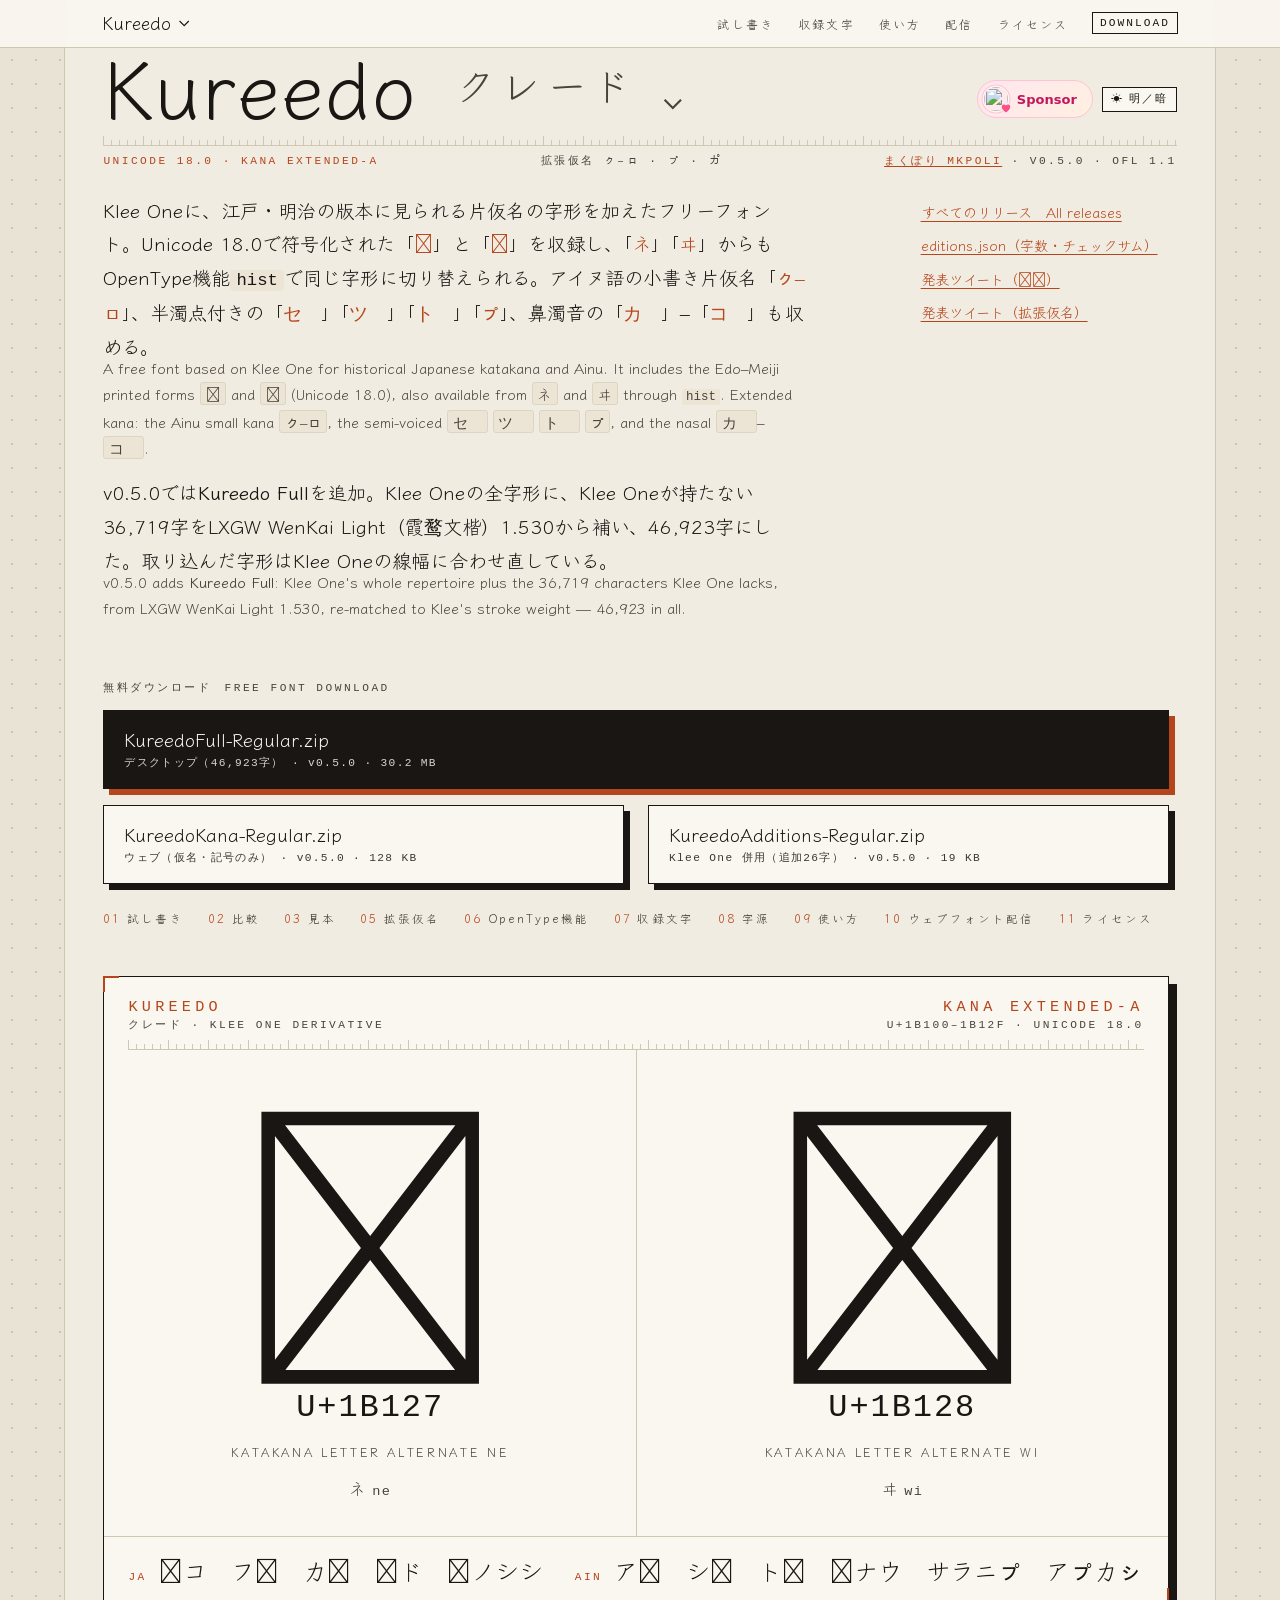
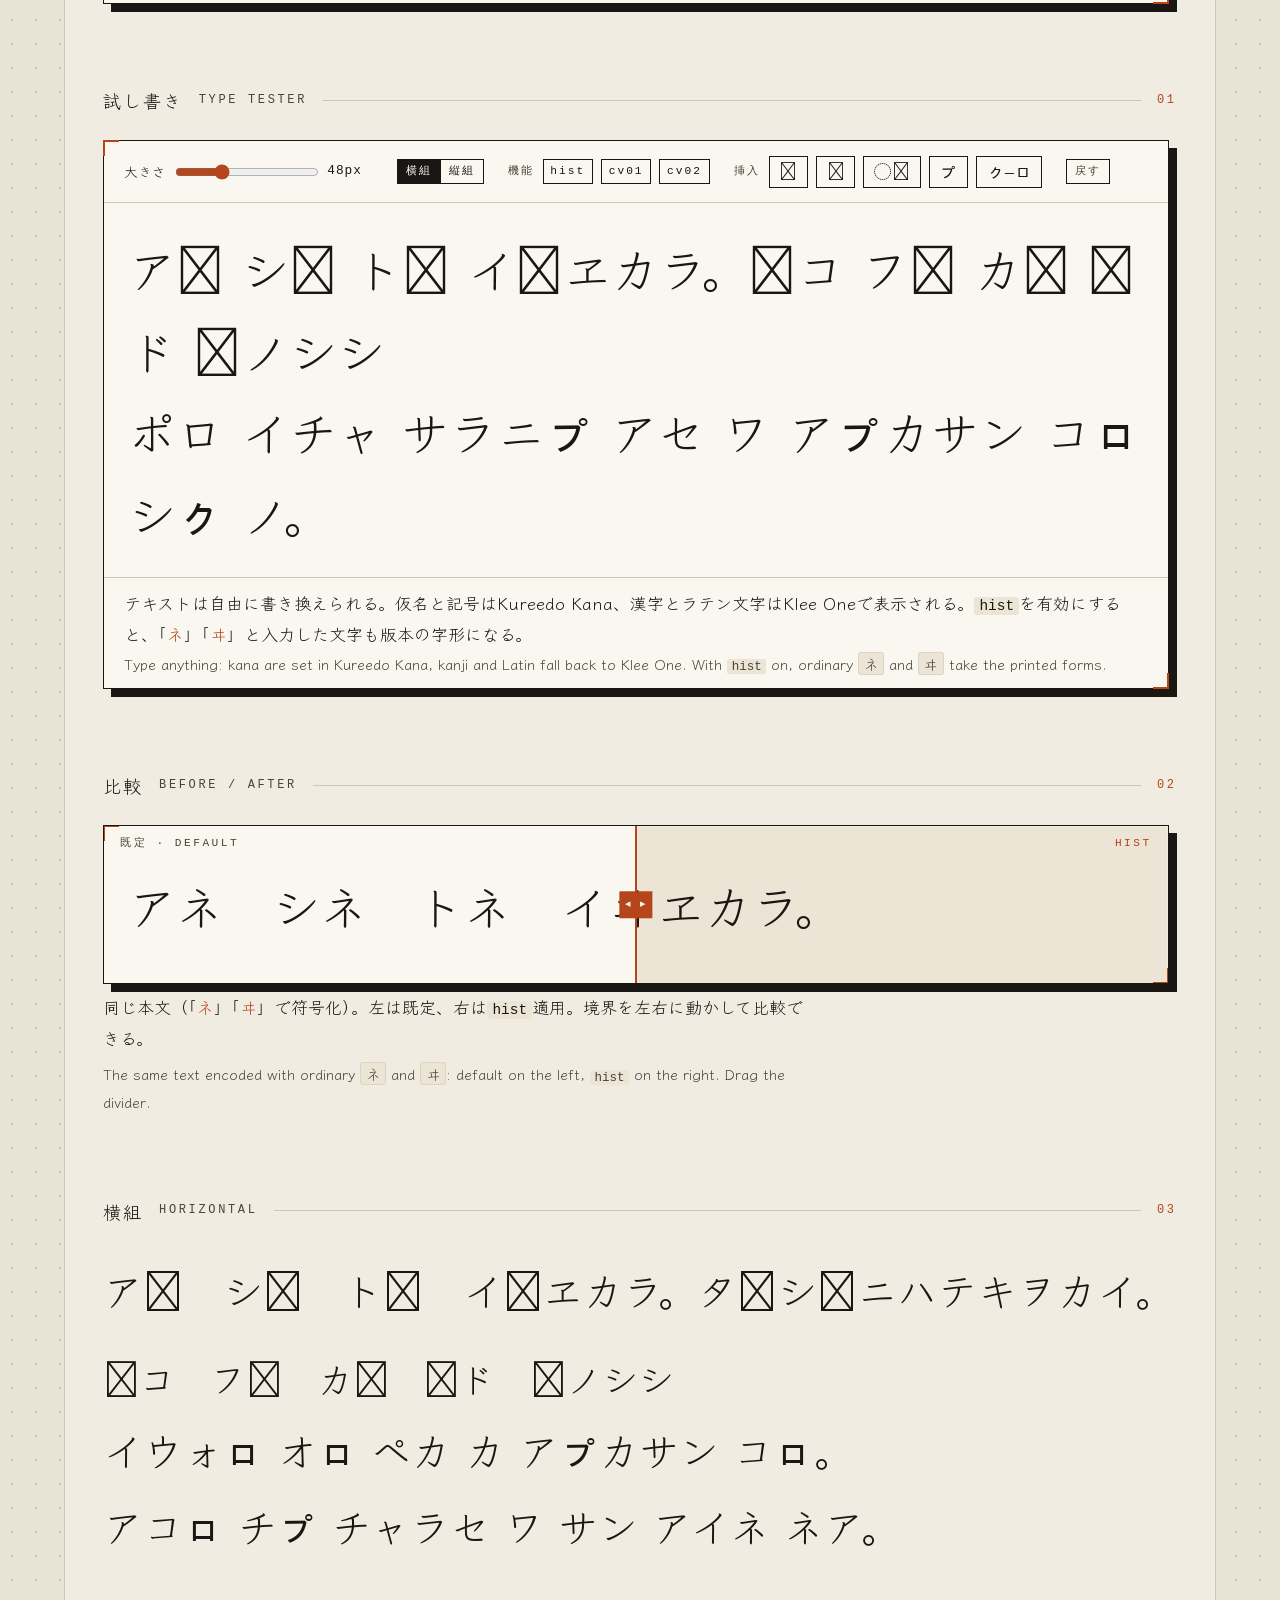
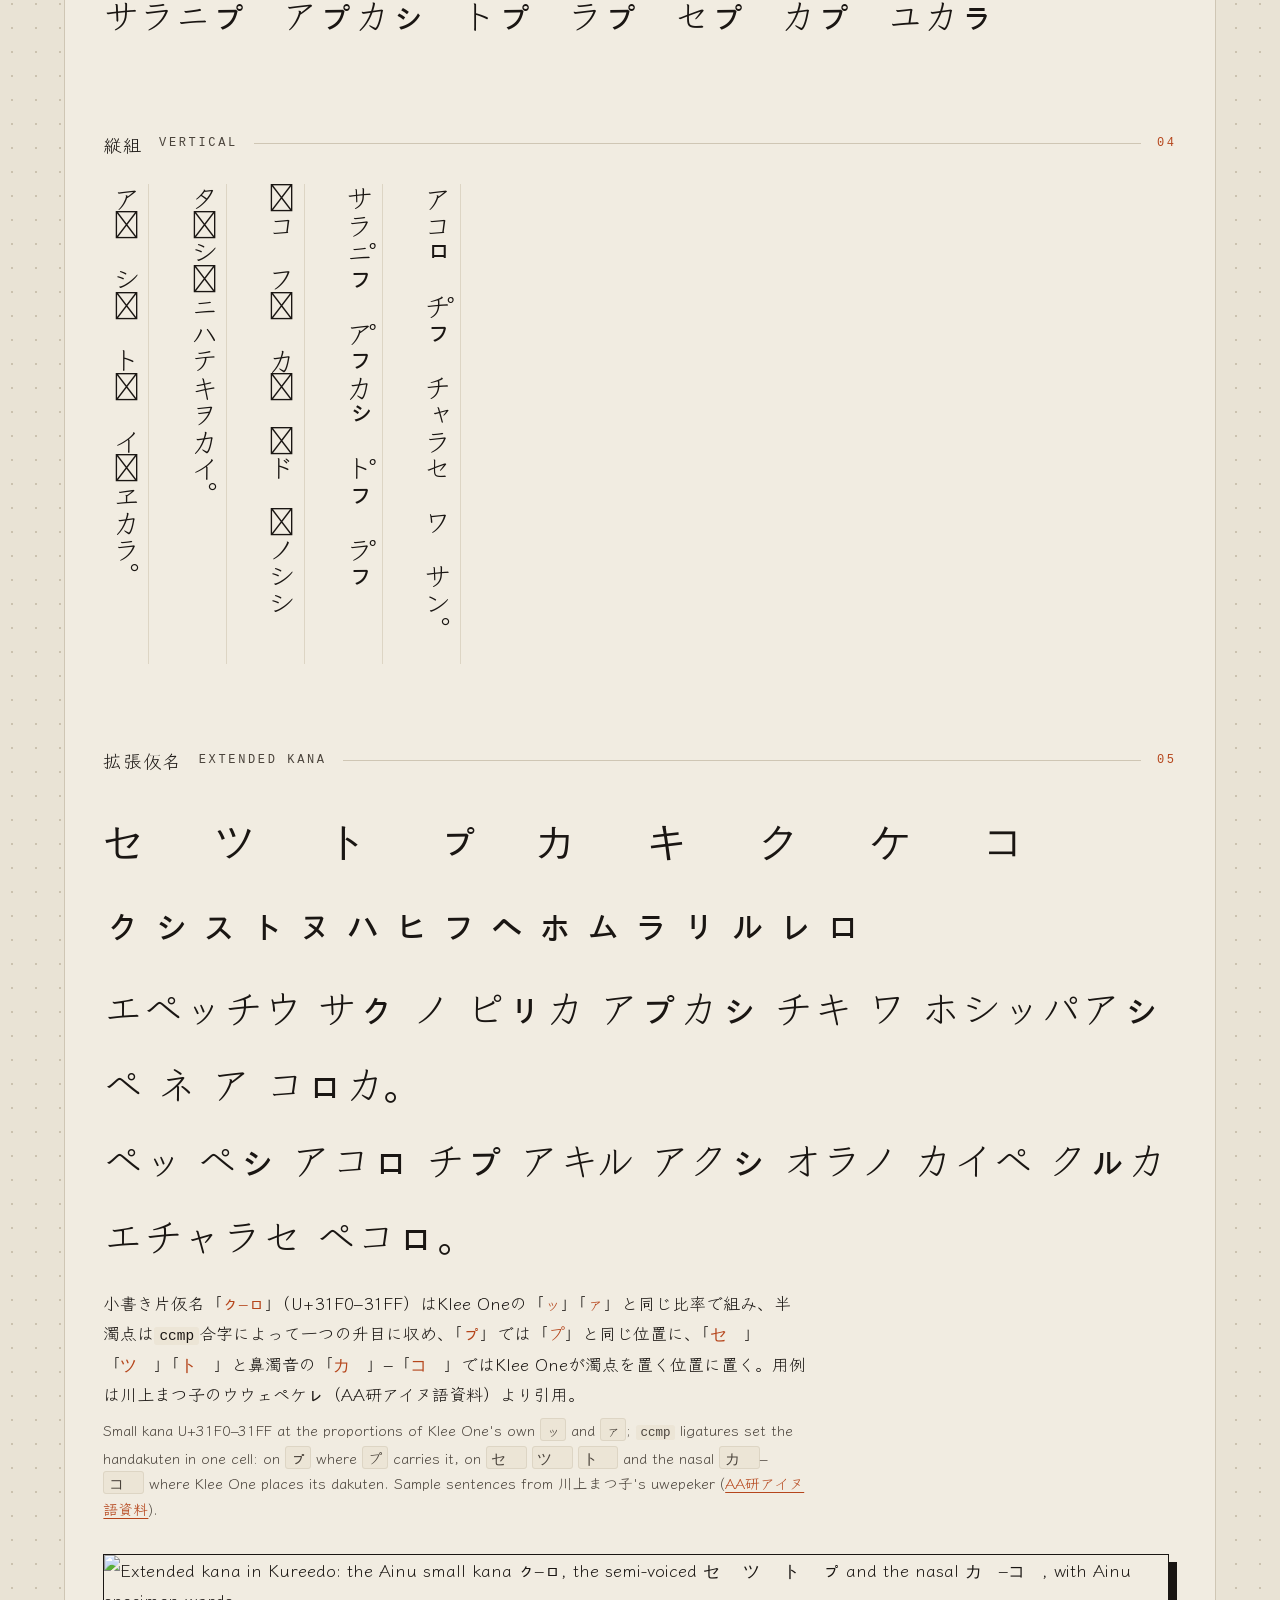
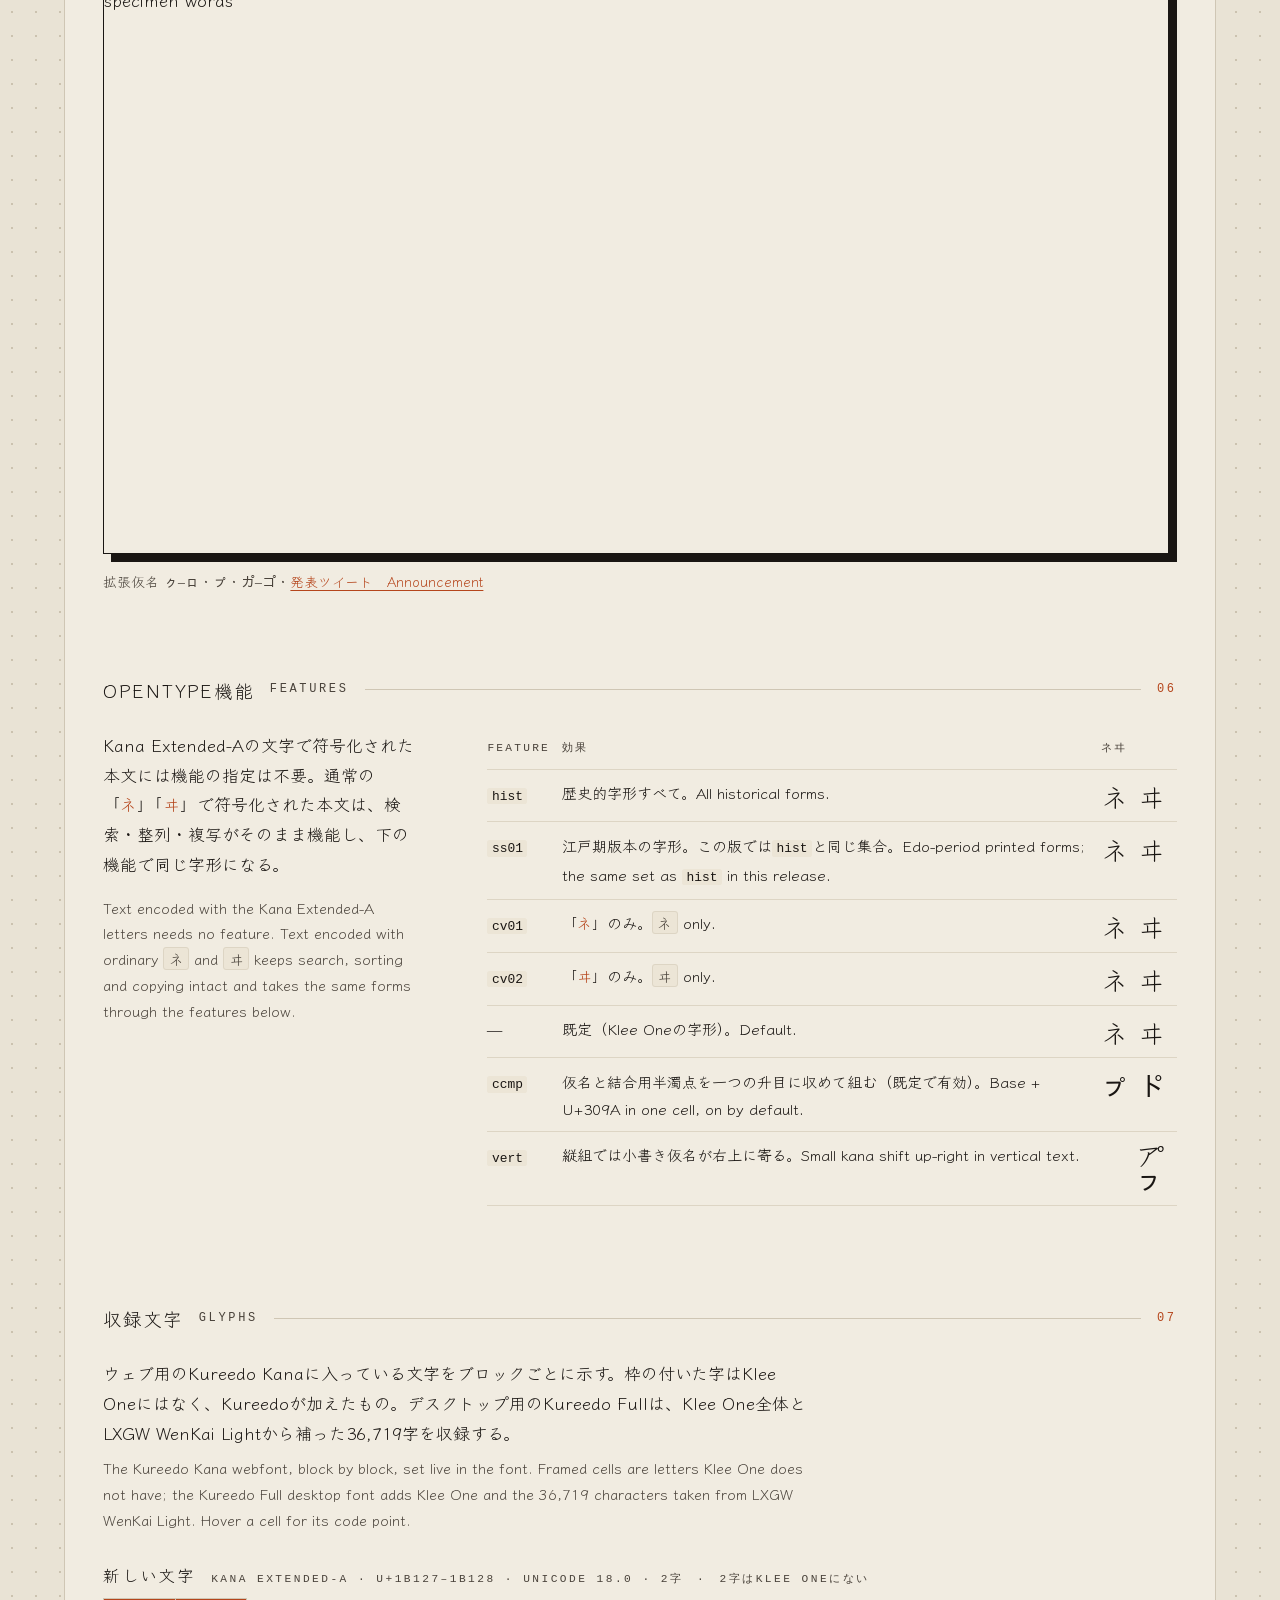
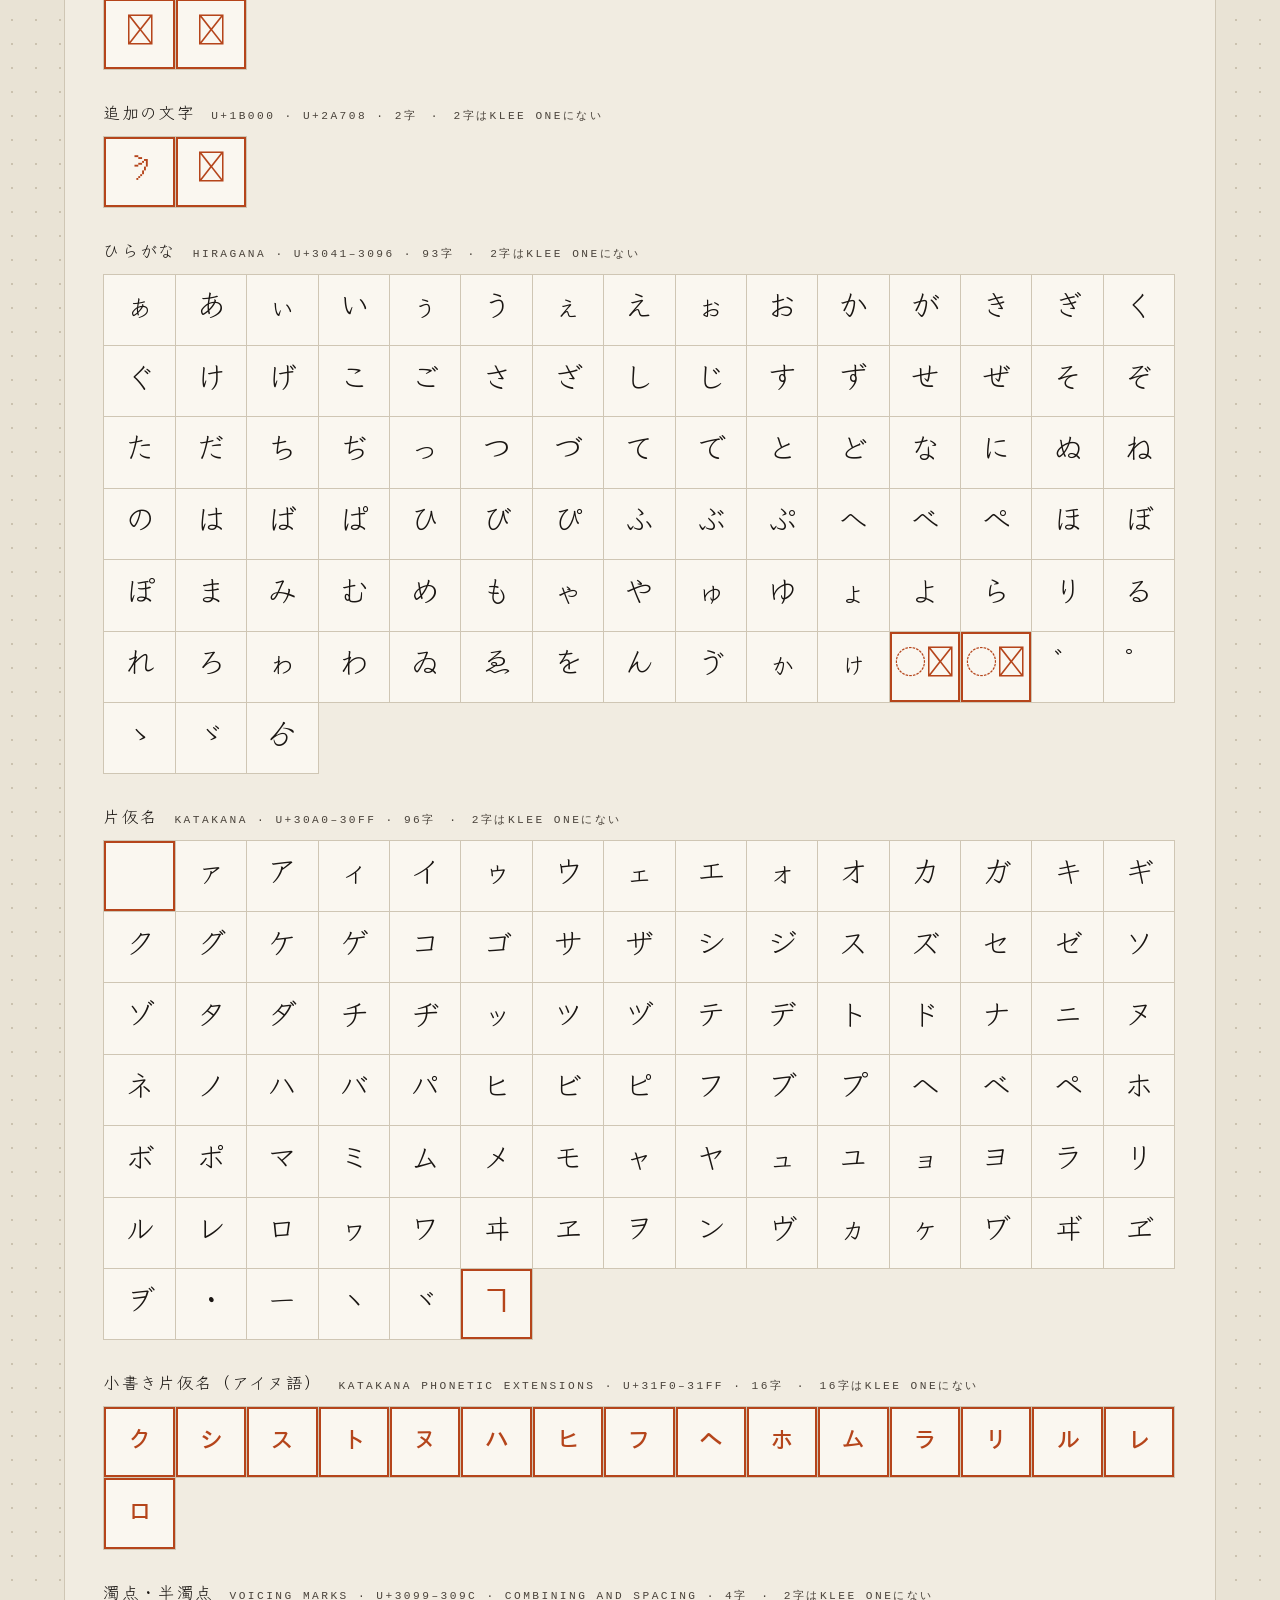
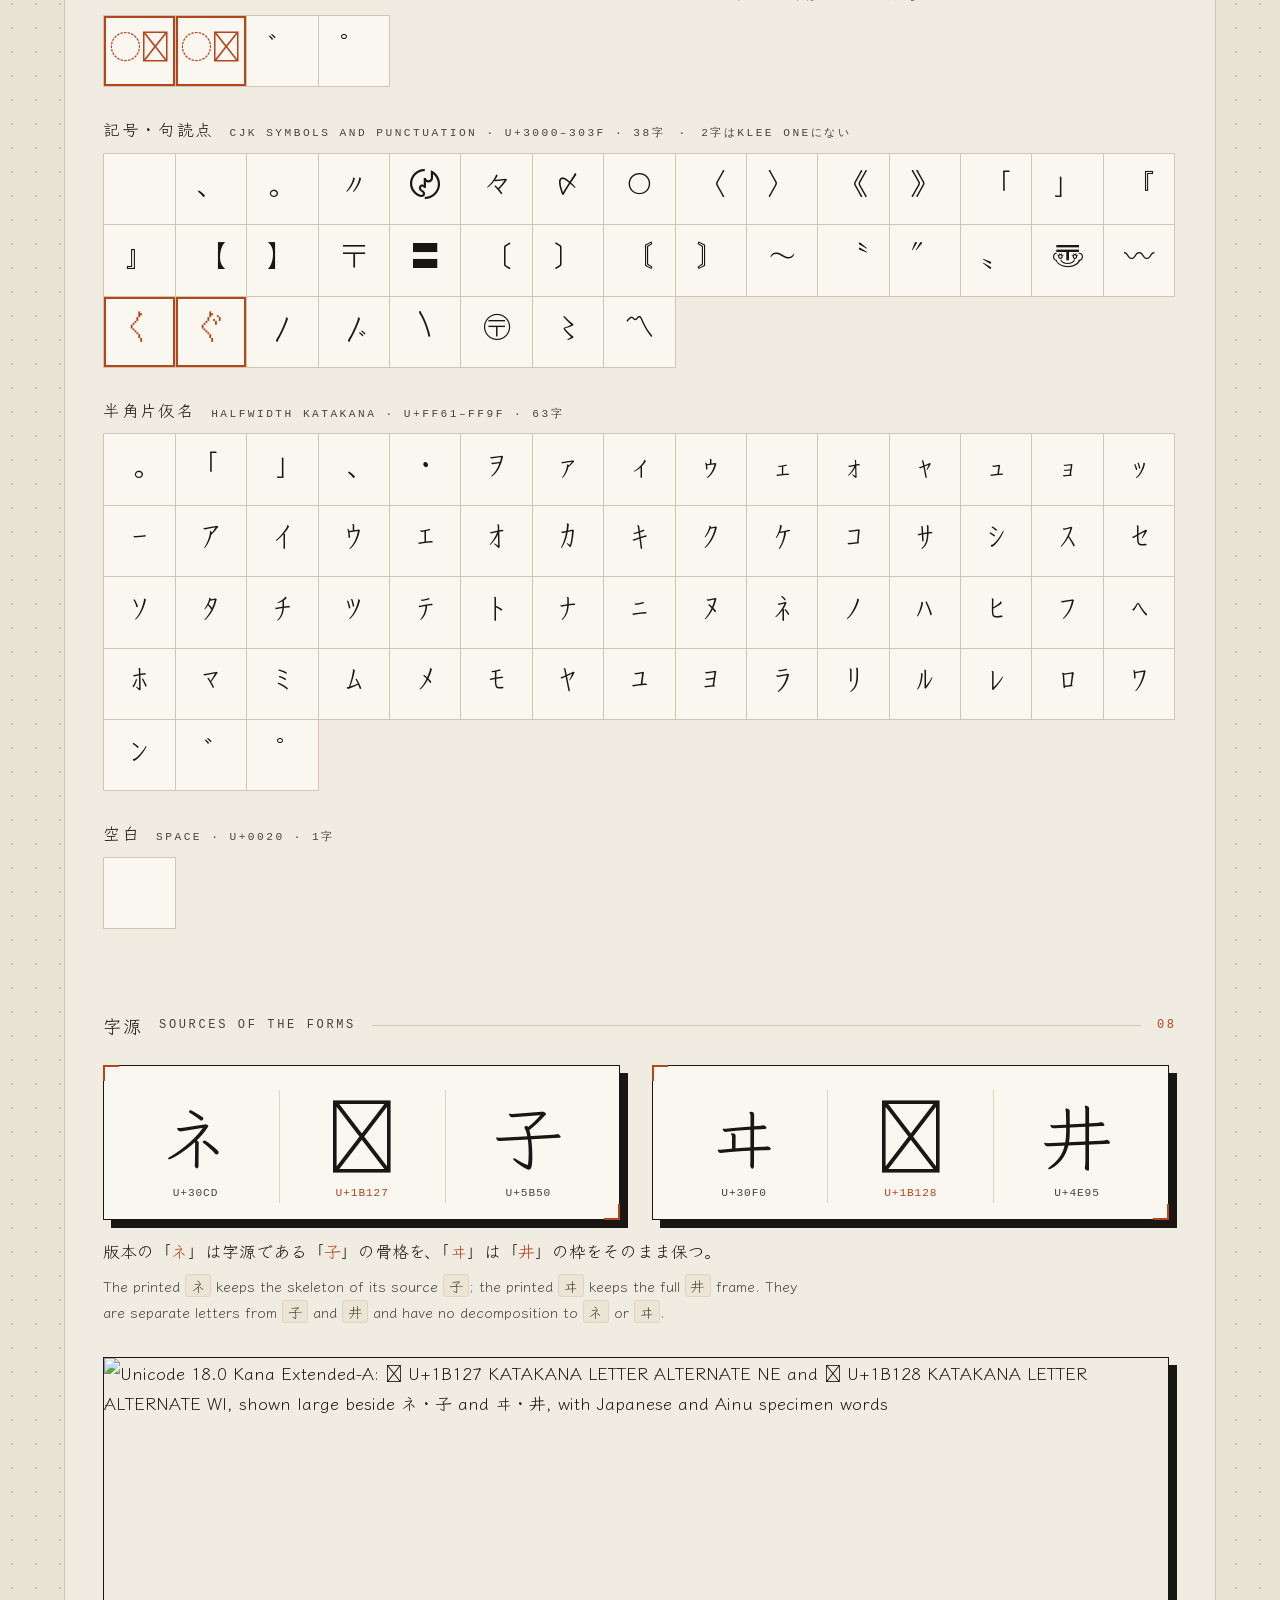
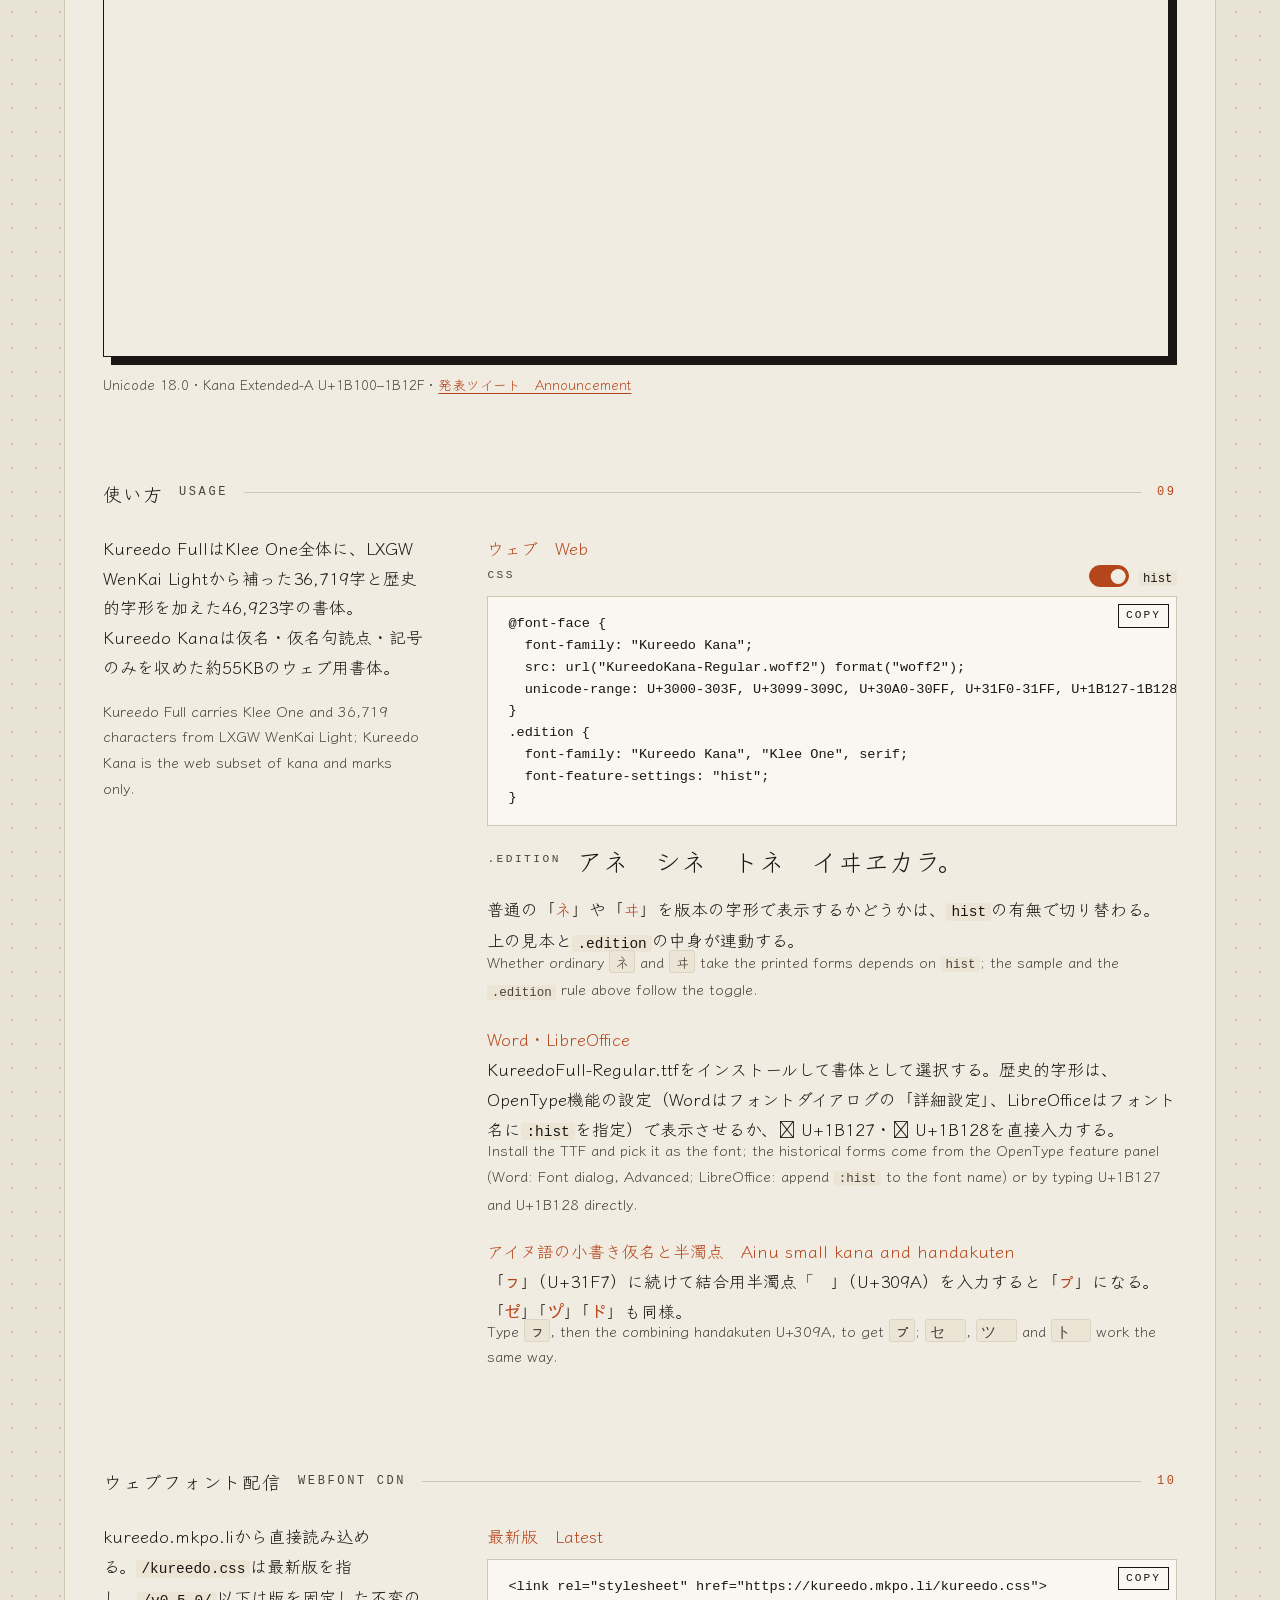
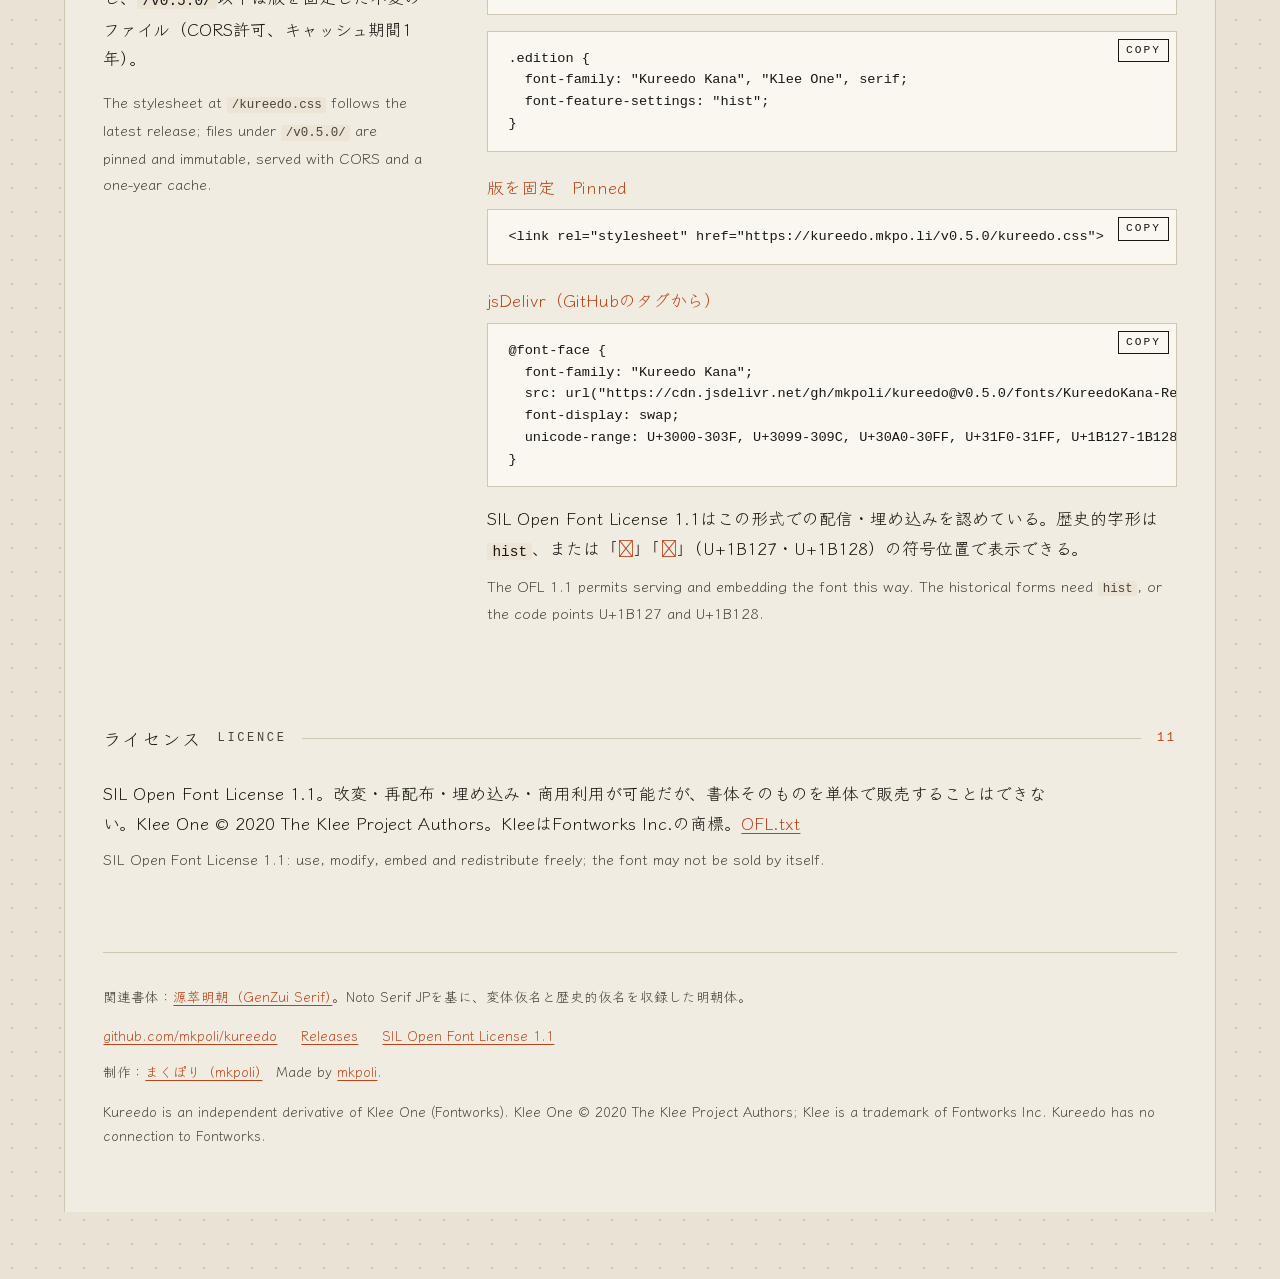
==== commit ffb7e90f: "feat: make the logo a select of the two fonts" ====
--- a/site/public/index.html
+++ b/site/public/index.html
@@ -218,8 +218,8 @@
   .topnav.show { transform: none; }
   .topnav .in { max-width: 72rem; margin: 0 auto; padding: .5rem clamp(16px, 3vw, 2.5rem); display: flex; align-items: center; gap: 1rem 1.5rem; overflow-x: auto; }
   .topnav .brand { font-size: 1.1rem; margin-right: auto; text-decoration: none; color: var(--ink); white-space: nowrap; }
-  .topnav a:not(.brand):not(.tag) { font-size: .75rem; letter-spacing: .18em; color: var(--muted); text-decoration: none; text-transform: uppercase; white-space: nowrap; }
-  .topnav a:not(.brand):hover { color: var(--accent); }
+  .topnav .in > a:not(.brand):not(.tag) { font-size: .75rem; letter-spacing: .18em; color: var(--muted); text-decoration: none; text-transform: uppercase; white-space: nowrap; }
+  .topnav .in > a:not(.brand):hover { color: var(--accent); }
   .topnav .tag { padding: .2em .6em; }
   @media (prefers-reduced-motion: reduce) { .topnav { transition: none; } }
 
@@ -440,7 +440,7 @@
     background: linear-gradient(135deg, var(--sp-pill-a), var(--sp-pill-b)); color: var(--sp-text);
     font: 700 13px/1 ui-sans-serif, system-ui, sans-serif; white-space: nowrap; cursor: pointer;
   }
-  .sponsor:focus-visible, .sponsor-close:focus-visible, .sponsor-kofi:focus-visible, .sponsor-company:focus-visible { outline: 2px solid var(--sp-text); outline-offset: 2px; }
+  .sponsor:focus-visible, .sponsor-close:focus-visible, .sponsor-tip:focus-visible, .sponsor-company:focus-visible { outline: 2px solid var(--sp-text); outline-offset: 2px; }
   .sponsor-face { position: relative; flex: none; width: 24px; height: 24px; }
   .sponsor-face img { display: block; width: 100%; height: 100%; border-radius: 50%; object-fit: cover; box-shadow: 0 0 0 1.5px var(--sp-ring), 0 0 0 2.5px var(--sp-line); }
   .sponsor-face svg { position: absolute; inset-inline-end: -4px; bottom: -3px; width: 12px; height: 12px; fill: var(--sp-heart); stroke: var(--sp-ring); stroke-width: 2.5; paint-order: stroke; overflow: visible; transform-origin: 50% 60%; }
@@ -482,8 +482,11 @@
   .sponsor-how ol { display: flex; flex-direction: column; gap: 8px; margin: 0; padding: 0; list-style: none; counter-reset: step; }
   .sponsor-how li { display: flex; align-items: baseline; gap: 8px; font-size: 13px; line-height: 1.45; counter-increment: step; }
   .sponsor-how li::before { content: counter(step); display: grid; place-items: center; flex: none; width: 20px; height: 20px; border-radius: 50%; background: var(--sp-num-bg); color: var(--sp-num-ink); font: 700 11px/1 ui-sans-serif, system-ui, sans-serif; transform: translateY(-1px); }
-  .sponsor-dialog .sponsor-kofi { display: flex; align-items: center; gap: 12px; padding: 12px 18px 12px 12px; border-radius: 999px; border: 1px solid light-dark(#202020, rgb(255 255 255 / .2)); background: #202020; color: #fff; text-decoration: none; box-shadow: 0 6px 16px rgba(32, 32, 32, .28); }
-  .sponsor-kofi .sponsor-en { color: inherit; opacity: .9; }
+  .sponsor-tips { display: flex; flex-direction: column; gap: 10px; }
+  .sponsor-dialog .sponsor-tip { display: flex; align-items: center; gap: 12px; padding: 12px 18px 12px 12px; border-radius: 999px; color: #fff; text-decoration: none; box-shadow: 0 6px 16px var(--tip-glow); }
+  .sponsor-kofi { --tip-glow: rgba(32, 32, 32, .28); --tip-glow-hover: rgba(32, 32, 32, .38); background: #202020; border: 1px solid light-dark(#202020, rgb(255 255 255 / .2)); }
+  .sponsor-ofuse { --tip-glow: rgba(38, 125, 160, .3); --tip-glow-hover: rgba(38, 125, 160, .42); background: #267da0; border: 1px solid #267da0; }
+  .sponsor-tip .sponsor-en { color: inherit; opacity: .9; }
   .sponsor-dialog .sponsor-mark { display: block; flex: none; width: 38px; height: 30px; object-fit: contain; }
   .sponsor-arrow, .sponsor-company svg { fill: none; stroke: currentColor; stroke-width: 1.8; stroke-linecap: round; stroke-linejoin: round; }
   .sponsor-arrow { flex: none; width: 18px; height: 18px; }
@@ -491,12 +494,14 @@
   .sponsor-copy { display: flex; flex: 1; flex-direction: column; gap: 1px; min-width: 0; }
   .sponsor-copy strong { font-size: 13.5px; }
   .sponsor-copy small { font-size: 12px; line-height: 1.4; }
-  .sponsor-kofi .sponsor-copy strong { font-size: 15px; }
+  .sponsor-tip .sponsor-copy strong { font-size: 15px; }
   .sponsor-dialog .sponsor-company { display: flex; align-items: flex-start; gap: 10px; padding: 8px 12px; border-radius: 12px; color: var(--muted); text-decoration: none; }
   .sponsor-company:hover { background: var(--well); color: var(--ink); }
   .sponsor-company svg { flex: none; width: 16px; height: 16px; margin-top: 2px; }
   .sponsor-company .sponsor-copy strong { font-size: 12.5px; color: var(--ink); }
   .sponsor-company strong .sponsor-en { font-weight: 400; }
+  .sponsor-roll { --sp-text: var(--ink); --sp-muted: var(--muted); }
+  .sponsor-roll:empty { display: none; }
   .sponsor-sheet .sponsor-thanks { font-size: 12.5px; line-height: 1.5; color: var(--muted); text-align: center; }
   @media (prefers-reduced-motion: no-preference) {
     .sponsor { transition: transform .18s ease, box-shadow .18s ease; }
@@ -507,9 +512,40 @@
     .sponsor-spark:nth-of-type(3) { animation-delay: .8s; }
     .sponsor-spark:nth-of-type(4) { animation-delay: 1.6s; }
     .sponsor-dialog[open] { animation: sponsor-arrive .32s cubic-bezier(.2, .8, .2, 1); }
-    .sponsor-kofi { transition: transform .18s ease, box-shadow .18s ease; }
-    .sponsor-kofi:hover { transform: translateY(-1px); box-shadow: 0 8px 22px rgba(32, 32, 32, .38); }
-  }
+    .sponsor-tip { transition: transform .18s ease, box-shadow .18s ease; }
+    .sponsor-tip:hover { transform: translateY(-1px); box-shadow: 0 8px 22px var(--tip-glow-hover); }
+  }
+  /* Site select: the logo opens a menu of the sibling fonts. The menu is a popover, so it sits above the sticky nav and its scroll box. */
+  .wordmark a { color: inherit; text-decoration: none; }
+  .site-select { display: inline-block; }
+  .site-select-trigger {
+    display: inline-flex; align-items: center; gap: .3em; margin: 0; padding: 0; border: 0; background: none;
+    color: inherit; font: inherit; letter-spacing: inherit; line-height: inherit; text-align: start; white-space: nowrap; cursor: pointer;
+  }
+  .site-select-trigger:hover { color: var(--accent); }
+  .site-select-trigger:focus-visible { outline: 2px solid var(--accent); outline-offset: 4px; }
+  .site-select-chev { flex: none; width: .9rem; height: .9rem; fill: none; stroke: currentColor; stroke-width: 2; stroke-linecap: square; transition: transform .15s ease; }
+  .wordmark .site-select-chev { width: clamp(1.1rem, 2.2vw, 1.6rem); height: clamp(1.1rem, 2.2vw, 1.6rem); margin-top: .5em; color: var(--muted); }
+  .site-select-trigger[aria-expanded="true"] .site-select-chev { transform: rotate(180deg); }
+  .site-select-menu {
+    position: fixed; inset: auto; margin: 0; padding: .35rem; min-width: 15rem; max-width: calc(100vw - 16px);
+    border: 1px solid var(--ink); background: var(--panel); color: var(--ink); box-shadow: 6px 6px 0 var(--shadow);
+    font-size: 1rem; line-height: 1.4; letter-spacing: 0; text-transform: none; text-align: start;
+  }
+  .site-select-menu:popover-open { display: flex; flex-direction: column; }
+  .site-select-menu a { display: flex; align-items: center; gap: .75rem; padding: .55rem .7rem; color: var(--ink); text-decoration: none; }
+  .site-select-menu a:hover, .site-select-menu a:focus-visible { background: var(--well); color: var(--accent); outline: none; }
+  .site-select-menu a:focus-visible { box-shadow: inset 0 0 0 2px var(--accent); }
+  .site-select-menu img { flex: none; width: 28px; height: 28px; }
+  .site-select-name { flex: 1; min-width: 0; }
+  .site-select-name small { margin-inline-start: .6em; font-size: .72em; letter-spacing: .1em; color: var(--muted); }
+  .site-select-tick { flex: none; width: 1rem; height: 1rem; fill: none; stroke: var(--accent); stroke-width: 2.2; stroke-linecap: square; stroke-linejoin: miter; visibility: hidden; }
+  .site-select-menu a[aria-current="true"] .site-select-tick { visibility: visible; }
+  .site-select-menu hr { margin: .35rem .2rem; border: 0; border-top: 1px solid var(--rule); }
+  .site-select-menu a.more { font-size: .9rem; }
+  .site-select-menu a.more span[lang="en"] { display: block; font-size: .78rem; color: var(--muted); }
+  .site-select-menu a.more svg { flex: none; width: 1rem; height: 1rem; fill: none; stroke: currentColor; stroke-width: 1.8; stroke-linecap: square; }
+  @media (prefers-reduced-motion: reduce) { .site-select-chev { transition: none; } }
   @keyframes sponsor-beat { 0%, 70%, 100% { transform: scale(1); } 78% { transform: scale(1.18); } 86% { transform: scale(.96); } 93% { transform: scale(1.1); } }
   @keyframes sponsor-bounce { 0%, 100% { transform: translateY(0) scale(1); } 40% { transform: translateY(-2px) scale(1.18) rotate(-8deg); } }
   @keyframes sponsor-twinkle { 0%, 100% { opacity: .2; transform: scale(.7); } 50% { opacity: .9; transform: scale(1); } }
@@ -519,7 +555,7 @@
 <body>
 <nav class="topnav" id="topnav" aria-label="ページ内">
   <div class="in">
-    <a class="brand" href="#top">Kureedo</a>
+    <a class="brand" href="#top" data-site-select="kureedo">Kureedo</a>
     <a href="#tester">試し書き</a>
     <a href="#glyphs">収録文字</a>
     <a href="#usage">使い方</a>
@@ -531,7 +567,7 @@
 <main id="top">
   <header class="masthead">
     <div class="mast-row">
-      <h1 class="wordmark">Kureedo<small>クレード</small></h1>
+      <h1 class="wordmark"><a href="/" data-site-select="kureedo">Kureedo<small>クレード</small></a></h1>
       <div class="mast-actions">
       <button type="button" class="sponsor" aria-label="スポンサー　Sponsor" aria-haspopup="dialog" aria-controls="sponsor-dialog"><span class="sponsor-face" aria-hidden="true"><img src="/sponsor/sponsor-face.webp" alt="" width="24" height="24"><svg viewBox="0 0 24 24"><path d="M12 21s-8.5-5.1-8.5-11.3A4.7 4.7 0 0 1 12 6.9a4.7 4.7 0 0 1 8.5 2.8C20.5 15.9 12 21 12 21Z"/></svg></span><span class="sponsor-label">Sponsor</span></button>
       <button id="theme" class="tag" type="button" aria-label="配色を切り替える　Toggle light and dark" title="明／暗"><span class="sun" aria-hidden="true">☀</span><span class="moon" aria-hidden="true">☾</span> <span>明／暗</span></button>
@@ -1160,17 +1196,116 @@
   <div class="sponsor-sheet">
     <div class="sponsor-hero" aria-hidden="true"><span class="sponsor-portrait"><img src="/sponsor/sponsor-portrait.webp" alt="" width="112" height="112" loading="lazy"><svg viewBox="0 0 24 24"><path d="M12 21s-8.5-5.1-8.5-11.3A4.7 4.7 0 0 1 12 6.9a4.7 4.7 0 0 1 8.5 2.8C20.5 15.9 12 21 12 21Z"/><ellipse cx="7.6" cy="9.6" rx="1.5" ry="2.1" transform="rotate(-30 7.6 9.6)"/></svg></span><span class="sponsor-spark">✦</span><span class="sponsor-spark">✦</span><span class="sponsor-spark">✦</span></div>
     <p class="sponsor-lead">Kureedoは資金援助を受けず、個人で開発しています。どなたでも無料で利用でき、これからもずっと無料のまま提供し続けたいと思っています。<span class="sponsor-en" lang="en">I build Kureedo on my own, with no funding behind it. It's free for everyone, and I'd like to keep it that way.</span></p>
-    <p class="sponsor-ask">もしKureedoがお役に立っているなら、Ko-fiでチップをいただけると、改善を続けていく時間を作ることができます。<span class="sponsor-en" lang="en">If Kureedo is useful to you, a tip on Ko-fi gives me time to keep improving it.</span></p>
+    <p class="sponsor-ask">もしKureedoがお役に立っているなら、チップをいただけると、改善を続けていく時間を作ることができます。<span class="sponsor-en" lang="en">If Kureedo is useful to you, a tip gives me time to keep improving it.</span></p>
     <div class="sponsor-how"><h3>チップの送り方<span lang="en">How to tip</span></h3><ol role="list">
-      <li><span>下のKo-fiをタップ。<span class="sponsor-en" lang="en">Tap Ko-fi below.</span></span></li>
-      <li><span>お好きな金額を選べます。<span class="sponsor-en" lang="en">Pick any amount.</span></span></li>
-      <li><span>PayPalまたはカードでお支払い。登録は不要です。<span class="sponsor-en" lang="en">Pay with PayPal or a card. No sign-up needed.</span></span></li>
+      <li><span>下のどちらかのボタンを押します。<span class="sponsor-en" lang="en">Tap either button below.</span></span></li>
+      <li><span>金額を選びます。<span class="sponsor-en" lang="en">Pick an amount.</span></span></li>
+      <li><span>カードで支払います。登録は不要です。<span class="sponsor-en" lang="en">Pay by card. No sign-up needed.</span></span></li>
     </ol></div>
-    <a class="sponsor-kofi" href="https://ko-fi.com/mkpoli" target="_blank" rel="noreferrer"><img class="sponsor-mark" src="/brand/kofi-symbol.svg" alt="" width="34" height="27"><span class="sponsor-copy"><strong>Ko-fi</strong><small>1回だけでも、毎月でも<span class="sponsor-en" lang="en">One-time or monthly</span></small></span><svg class="sponsor-arrow" viewBox="0 0 24 24" aria-hidden="true"><path d="M4 12h15M13 6l6 6-6 6"/></svg></a>
+    <div class="sponsor-tips">
+      <a class="sponsor-tip sponsor-ofuse" href="https://ofuse.me/mkpoli" target="_blank" rel="noreferrer"><img class="sponsor-mark" src="/brand/ofuse-icon.svg" alt="" width="26" height="28"><span class="sponsor-copy"><strong>OFUSE</strong><small>メッセージ付きチップ<span class="sponsor-en" lang="en">Tip with a message</span></small></span><svg class="sponsor-arrow" viewBox="0 0 24 24" aria-hidden="true"><path d="M4 12h15M13 6l6 6-6 6"/></svg></a>
+      <a class="sponsor-tip sponsor-kofi" href="https://ko-fi.com/mkpoli" target="_blank" rel="noreferrer"><img class="sponsor-mark" src="/brand/kofi-symbol.svg" alt="" width="34" height="27"><span class="sponsor-copy"><strong>Ko-fi</strong><small>1回だけでも、毎月でも<span class="sponsor-en" lang="en">One-time or monthly</span></small></span><svg class="sponsor-arrow" viewBox="0 0 24 24" aria-hidden="true"><path d="M4 12h15M13 6l6 6-6 6"/></svg></a>
+    </div>
     <a class="sponsor-company" href="mailto:mkpoli@mkpo.li?subject=Sponsorship%20on%20kureedo.mkpo.li"><svg viewBox="0 0 24 24" aria-hidden="true"><path d="M3 6h18v12H3zM3 7l9 6 9-6"/></svg><span class="sponsor-copy"><strong>企業様からのスポンサーも受け付けています。<span class="sponsor-en" lang="en">Companies can sponsor too.</span></strong><small>mkpoli@mkpo.liまでご連絡ください。<span class="sponsor-en" lang="en">Write to mkpoli@mkpo.li.</span></small></span></a>
+    <div class="sponsor-roll"></div>
     <p class="sponsor-thanks">Kureedoをご利用いただきありがとうございます💗<span class="sponsor-en" lang="en">Thank you for using Kureedo 💗</span></p>
   </div>
 </dialog>
+<script>
+  /* The logo links are upgraded here to a button that opens the menu of sibling fonts. Without
+     script they stay plain links. */
+  (function () {
+    var SITES = [
+      { id: "kureedo", href: "https://kureedo.mkpo.li/", logo: "/brand/kureedo.svg", name: "Kureedo", sub: "クレード" },
+      { id: "genzui", href: "https://genzui.mkpo.li/", logo: "/brand/genzui.svg", name: "源萃", sub: "GenZui" }
+    ];
+    var LABEL = "サイト\u3000Sites";
+    var MORE_HREF = "https://scripts.mkpo.li/ja/";
+    var NS = "http://www.w3.org/2000/svg";
+    function el(tag, props, kids) {
+      var n = document.createElement(tag);
+      Object.keys(props || {}).forEach(function (k) { n.setAttribute(k, props[k]); });
+      (kids || []).forEach(function (c) { n.append(c); });
+      return n;
+    }
+    function icon(cls, d) {
+      var s = document.createElementNS(NS, "svg");
+      s.setAttribute("viewBox", "0 0 24 24"); s.setAttribute("aria-hidden", "true"); s.setAttribute("class", cls);
+      var p = document.createElementNS(NS, "path"); p.setAttribute("d", d); s.append(p);
+      return s;
+    }
+    var CHEVRON = "M5 9l7 7 7-7", TICK = "M4 12.5l5 5L20 6.5", ARROW = "M7 17L17 7M9 7h8v8";
+    var open = null;
+    function upgrade(link) {
+      var current = link.getAttribute("data-site-select");
+      var trigger = el("button", { type: "button", "class": "site-select-trigger", "aria-haspopup": "menu", "aria-expanded": "false", "aria-label": LABEL });
+      while (link.firstChild) trigger.append(link.firstChild);
+      trigger.append(icon("site-select-chev", CHEVRON));
+      var menu = el("div", { "class": "site-select-menu", role: "menu", popover: "manual", "aria-label": LABEL });
+      var items = SITES.map(function (site) {
+        var here = site.id === current;
+        var a = el("a", { role: "menuitem", tabindex: "-1", href: here ? link.getAttribute("href") : site.href }, [
+          el("img", { src: site.logo, alt: "", width: "28", height: "28" }),
+          el("span", { "class": "site-select-name" }, [site.name, el("small", {}, [site.sub])]),
+          icon("site-select-tick", TICK)
+        ]);
+        if (here) a.setAttribute("aria-current", "true");
+        menu.append(a);
+        return a;
+      });
+      menu.append(el("hr", { role: "separator" }));
+      var more = el("a", { role: "menuitem", tabindex: "-1", "class": "more", href: MORE_HREF }, [
+        el("span", { "class": "site-select-name" }, ["他の文字プロジェクト", el("span", { lang: "en" }, ["More writing-system projects"])]),
+        icon("", ARROW)
+      ]);
+      menu.append(more);
+      items.push(more);
+      var wrap = el("span", { "class": link.className ? link.className + " site-select" : "site-select" }, [trigger, menu]);
+      link.replaceWith(wrap);
+
+      function isOpen() { return menu.matches(":popover-open"); }
+      function place() {
+        var r = trigger.getBoundingClientRect(), w = menu.offsetWidth, gutter = 8;
+        menu.style.left = Math.max(gutter, Math.min(r.left, window.innerWidth - w - gutter)) + "px";
+        menu.style.top = (r.bottom + 8) + "px";
+      }
+      function show() {
+        if (open && open !== close) open();
+        menu.showPopover(); trigger.setAttribute("aria-expanded", "true"); place(); open = close;
+        items[SITES.map(function (s) { return s.id; }).indexOf(current)].focus({ preventScroll: true });
+      }
+      function close(back) {
+        if (!isOpen()) return;
+        menu.hidePopover(); trigger.setAttribute("aria-expanded", "false"); open = null;
+        if (back === true) trigger.focus({ preventScroll: true });
+      }
+      trigger.addEventListener("click", function () { isOpen() ? close() : show(); });
+      trigger.addEventListener("keydown", function (e) {
+        if (e.key === "ArrowDown" && !isOpen()) { e.preventDefault(); show(); }
+      });
+      menu.addEventListener("keydown", function (e) {
+        e.stopPropagation();
+        var i = items.indexOf(document.activeElement), n = items.length;
+        if (e.key === "ArrowDown") i = (i + 1) % n;
+        else if (e.key === "ArrowUp") i = (i - 1 + n) % n;
+        else if (e.key === "Home") i = 0;
+        else if (e.key === "End") i = n - 1;
+        else if (e.key === " ") { e.preventDefault(); if (i >= 0) items[i].click(); return; }
+        else if (e.key === "Escape") { e.preventDefault(); close(true); return; }
+        else if (e.key === "Tab") { close(true); return; }
+        else return;
+        e.preventDefault(); items[i].focus({ preventScroll: true });
+      });
+      menu.addEventListener("click", function (e) { if (e.target.closest("a")) close(); });
+      document.addEventListener("pointerdown", function (e) { if (isOpen() && !wrap.contains(e.target)) close(); });
+      var width = window.innerWidth, y = window.scrollY;
+      window.addEventListener("resize", function () { if (window.innerWidth !== width) close(); width = window.innerWidth; });
+      window.addEventListener("scroll", function () { if (Math.abs(window.scrollY - y) > 1) close(); y = window.scrollY; }, { passive: true });
+    }
+    if (!HTMLElement.prototype.showPopover) return;
+    document.querySelectorAll("a[data-site-select]").forEach(upgrade);
+  })();
+</script>
 <script>
   (function () {
     var root = document.documentElement;
@@ -1185,17 +1320,37 @@
       try { localStorage.setItem("theme", next); } catch (e) {}
     });
 
-    // A click on the backdrop closes the dialog; one on its own scrollbar also targets it, so only a click outside its box counts.
+    // The backdrop closes the dialog only when the press and the release both land outside its box, so a text selection dragged out of the box stays open. A press on the box's own scrollbar also targets the dialog, so the test is by position.
     var sponsorDialog = document.getElementById("sponsor-dialog");
     var sponsorPill = document.querySelector(".sponsor");
-    sponsorPill.addEventListener("click", function () { sponsorDialog.showModal(); });
+    var sponsorPressedOutside = false;
+    function sponsorOutside(e) {
+      var r = sponsorDialog.getBoundingClientRect();
+      return e.clientX < r.left || e.clientX > r.right || e.clientY < r.top || e.clientY > r.bottom;
+    }
+    // The roll's script and element come in when the dialog first opens, so a page view asks the supporters service for nothing.
+    var sponsorRoll = sponsorDialog.querySelector(".sponsor-roll");
+    var sponsorRollLoaded = false;
+    sponsorPill.addEventListener("click", function () {
+      sponsorDialog.showModal();
+      if (!sponsorRollLoaded) {
+        sponsorRollLoaded = true;
+        var script = document.createElement("script");
+        script.type = "module";
+        script.src = "https://supporters.mkpo.li/roll.js";
+        document.head.append(script);
+      }
+      var roll = document.createElement("supporters-roll");
+      roll.setAttribute("label", "最近の支援者 / Recent supporters");
+      roll.setAttribute("anonymous", "匿名希望 / Someone");
+      sponsorRoll.replaceChildren(roll);
+    });
     sponsorDialog.querySelector(".sponsor-close").addEventListener("click", function () { sponsorDialog.close(); });
+    sponsorDialog.addEventListener("pointerdown", function (e) { sponsorPressedOutside = sponsorOutside(e); });
     sponsorDialog.addEventListener("click", function (e) {
-      if (e.target !== sponsorDialog) return;
-      var r = sponsorDialog.getBoundingClientRect();
-      if (e.clientX < r.left || e.clientX > r.right || e.clientY < r.top || e.clientY > r.bottom) sponsorDialog.close();
+      if (e.target === sponsorDialog && sponsorPressedOutside && sponsorOutside(e)) sponsorDialog.close();
     });
-    sponsorDialog.addEventListener("close", function () { sponsorPill.focus(); });
+    sponsorDialog.addEventListener("close", function () { sponsorPressedOutside = false; sponsorRoll.replaceChildren(); sponsorPill.focus(); });
 
     var topnav = document.getElementById("topnav");
     var hero = document.getElementById("hero");
